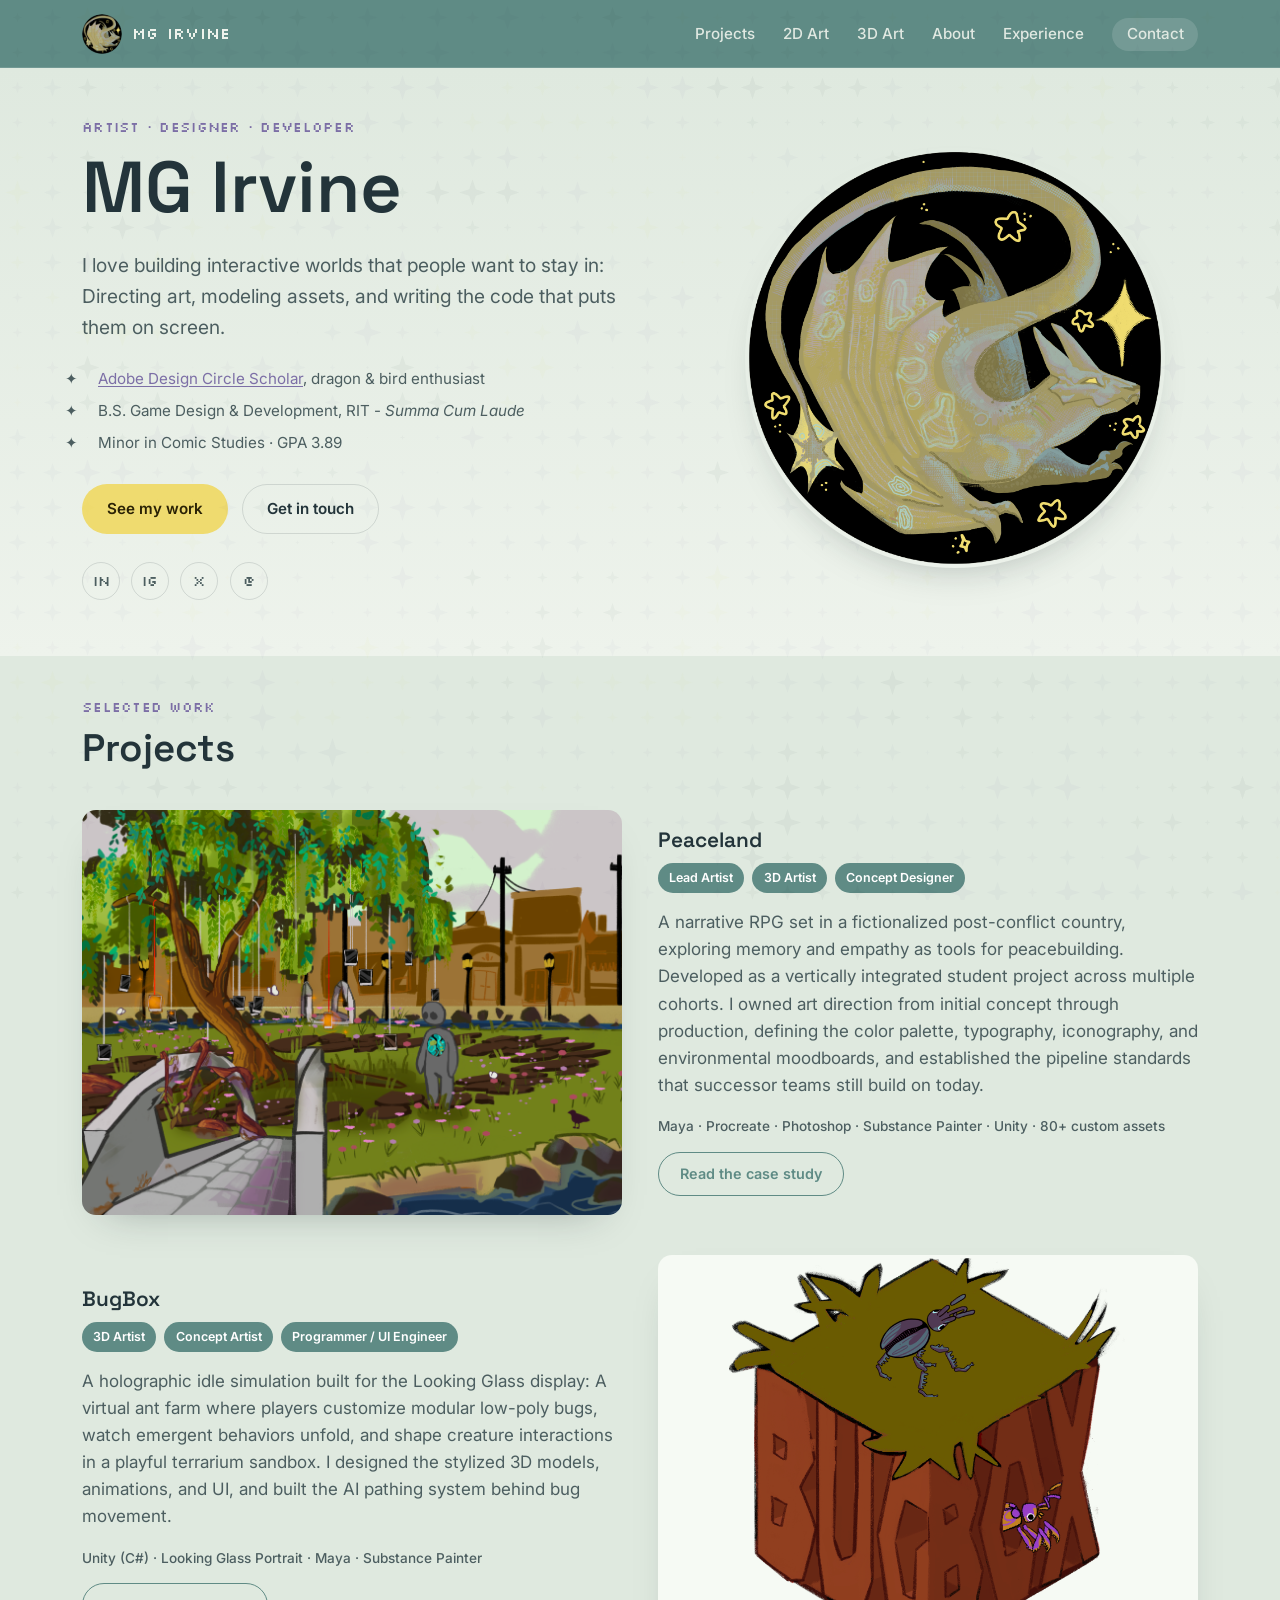
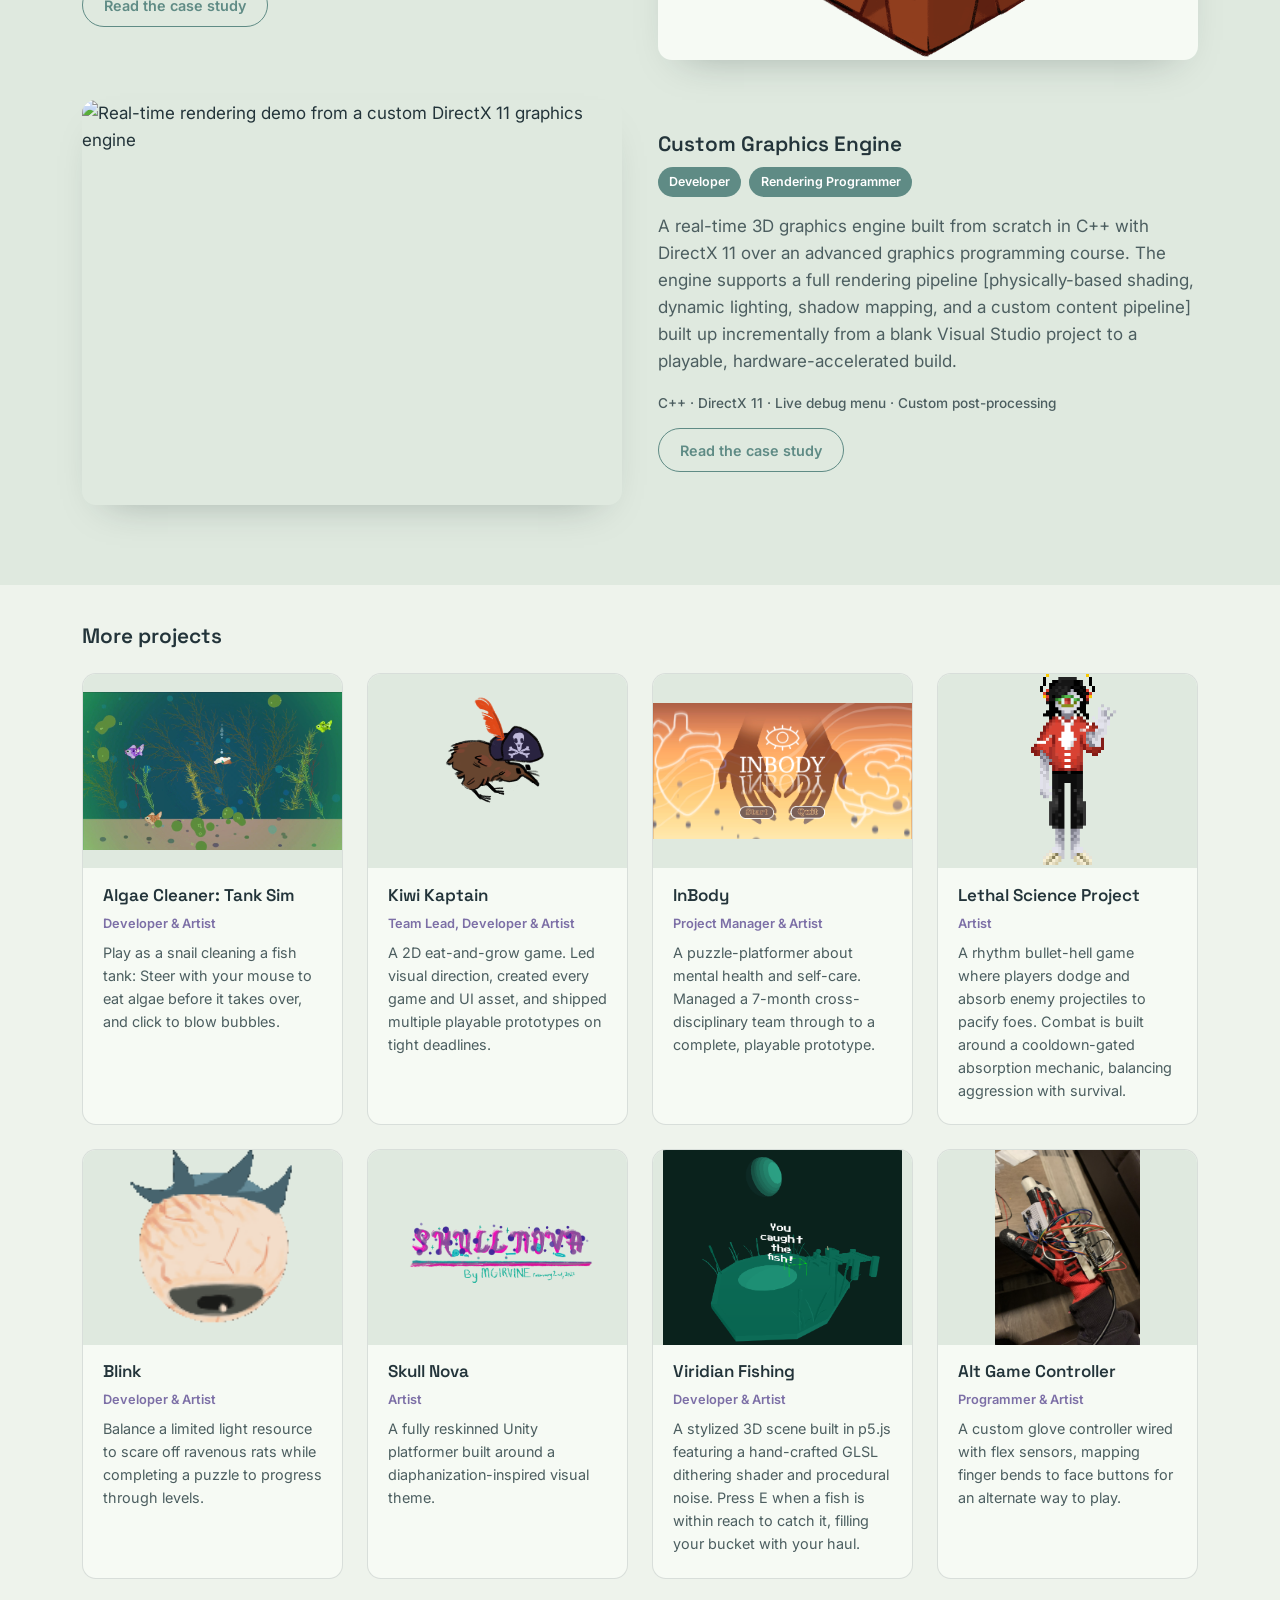
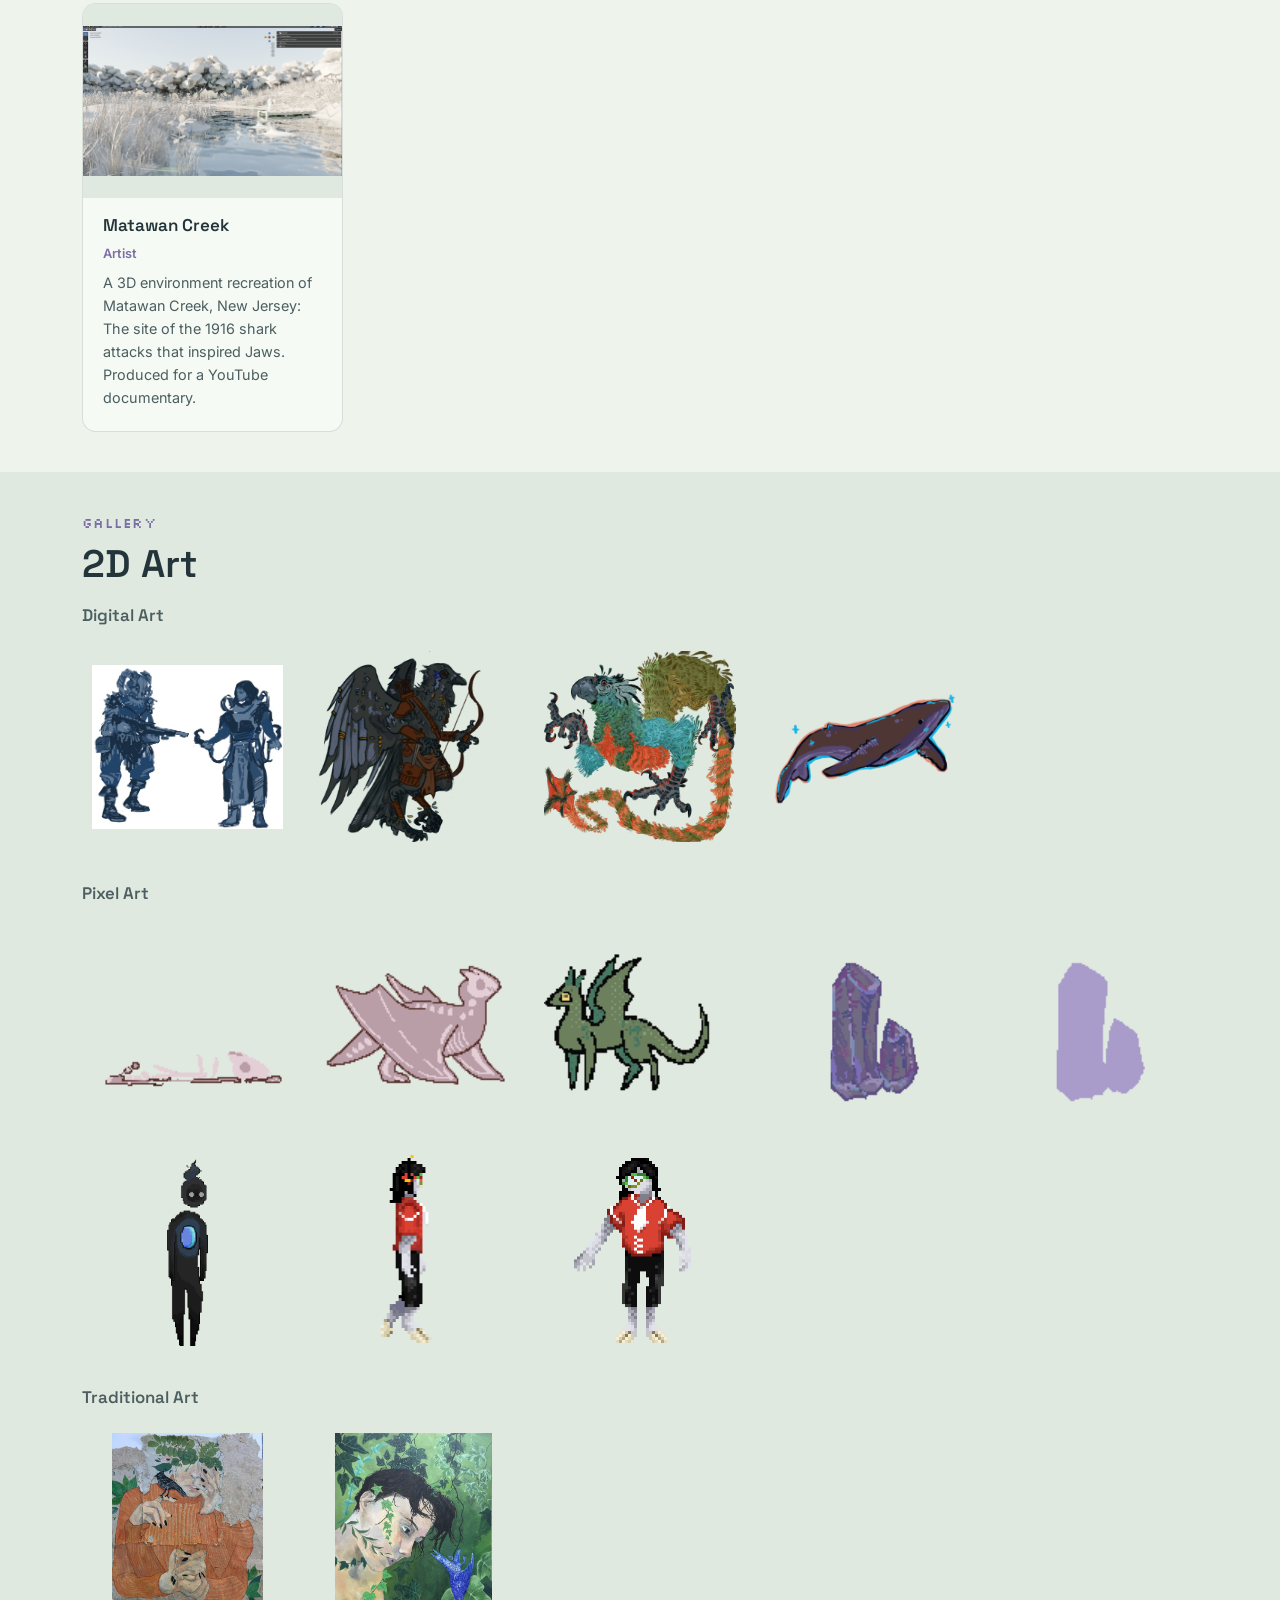
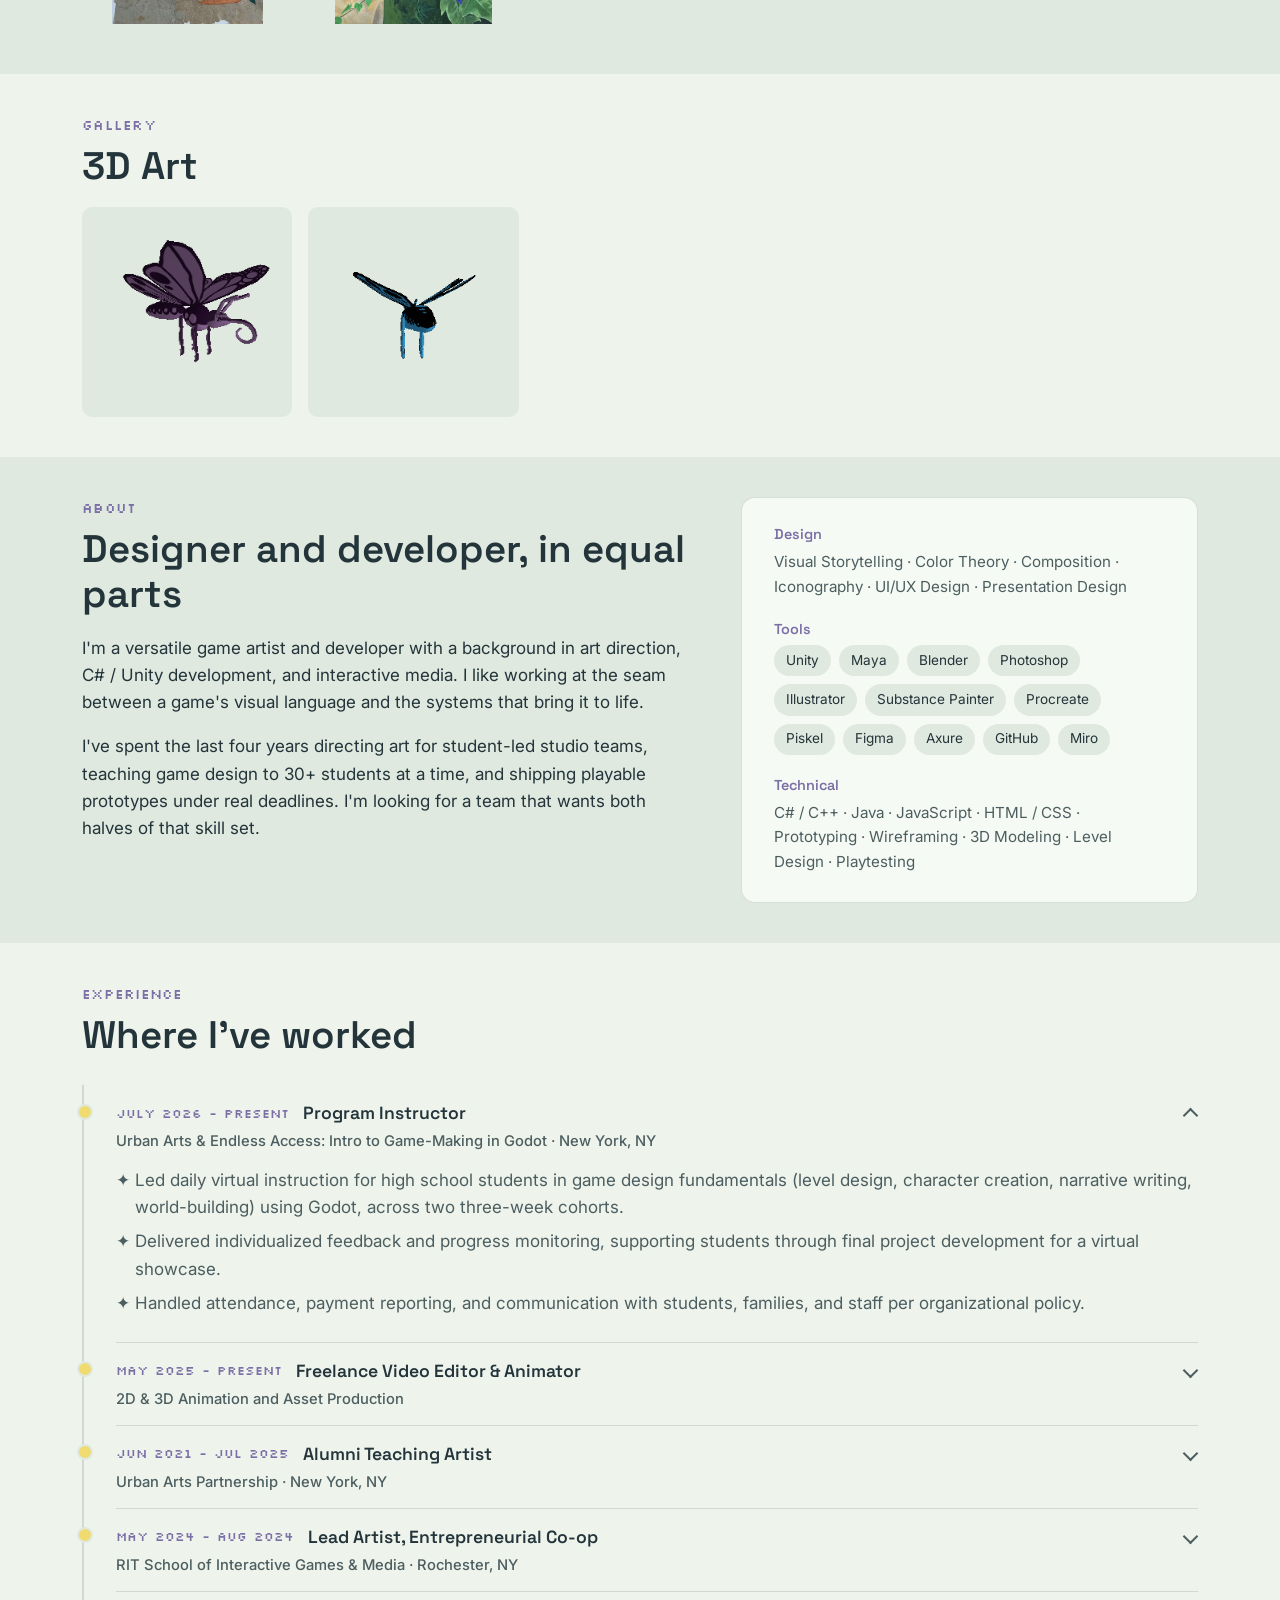
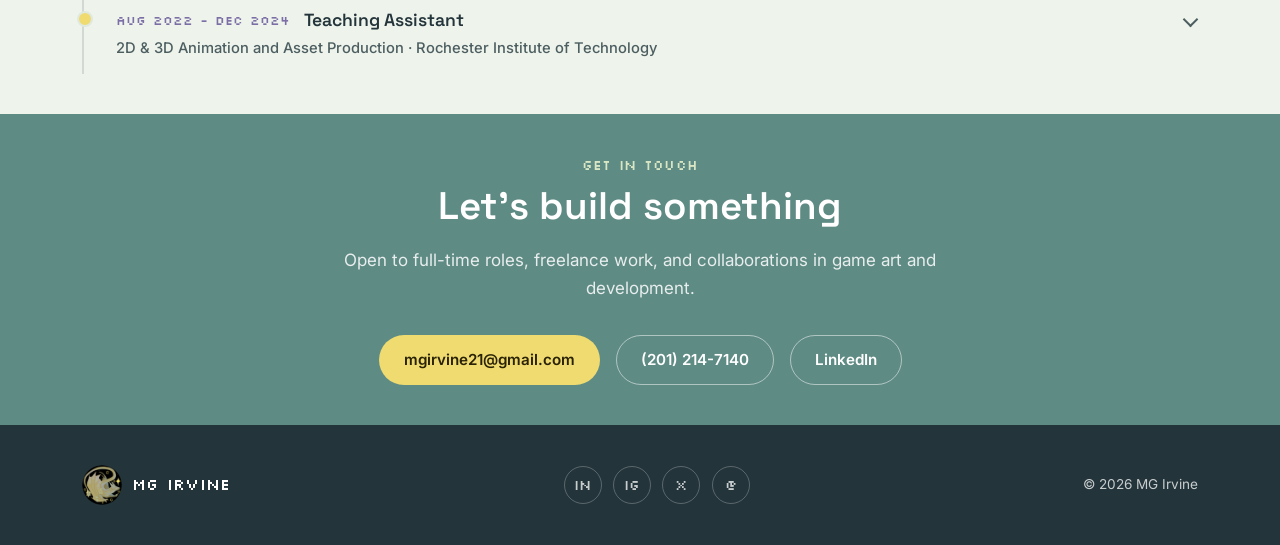
==== html5up-story/index.html @ 8ab233ac "UI Particle Effect Addition - Added particle effect from one of my p5.js projects to appear when hov" ====
<!DOCTYPE HTML>
<html lang="en">
	<head>
		<meta charset="utf-8" />
		<meta name="viewport" content="width=device-width, initial-scale=1" />
		<title>MG Irvine - Game Artist &amp; Developer</title>
		<meta name="description" content="MG Irvine - game artist, designer, and developer. RIT Game Design &amp; Development graduate specializing in art direction, 3D asset production, and Unity development." />
		<link rel="icon" type="image/png" href="images/irvine_imgs/dragon_favicon.png"/>
		<link rel="preconnect" href="https://fonts.googleapis.com" />
		<link rel="preconnect" href="https://fonts.gstatic.com" crossorigin />
		<link href="https://fonts.googleapis.com/css2?family=Silkscreen:wght@400;700&family=Space+Grotesk:wght@400;500;600;700&family=Inter:wght@400;500;600&display=swap" rel="stylesheet" />
		<link rel="stylesheet" href="assets/css/main.css" />
		
	</head>
	<body>
		<a class="skip-link" href="#main">Skip to content</a>

		<!-- ===== Header / Nav ===== -->
	<header class="site-header">
		<div class="header-inner">
			<a href="#top" class="brand">
				<img src="images/irvine_imgs/pfp.png" alt="" class="brand-mark" width="40" height="40" />
				<span class="brand-text">MG Irvine</span>
			</a>

			<button class="nav-toggle" id="navToggle" aria-expanded="false" aria-controls="primaryNav" aria-label="Toggle navigation">
				<span></span><span></span><span></span>
			</button>

			<nav class="primary-nav" id="primaryNav">
				<ul>
					<li><a href="#projects">Projects</a></li>
					<li><a href="#art-2d">2D Art</a></li>
					<li><a href="#art-3d">3D Art</a></li>
					<li><a href="#about">About</a></li>
					<li><a href="#experience">Experience</a></li>
					<li><a href="#contact" class="nav-cta">Contact</a></li>
				</ul>
			</nav>
		</div>
	</header>


<main id="main">

		<!-- ===== Hero ===== -->
		<section class="hero" id="top">
			<div class="hero-inner">
				<div class="hero-copy">
					<p class="eyebrow">Artist · Designer · Developer</p>
					<h1>MG Irvine</h1>
					<p class="hero-lede">
						I love building interactive worlds that people want to stay in: Directing art, modeling assets,
						and writing the code that puts them on screen.
					</p>
					<ul class="hero-facts">
						<li><a href="https://blog.adobe.com/en/publish/2021/06/30/announcing-winners-2021-adobe-design-circle-scholarship" target="_blank" rel="noopener">Adobe Design Circle Scholar</a>, dragon &amp; bird enthusiast</li>
						<li>B.S. Game Design &amp; Development, RIT - <em>Summa Cum Laude</em></li>
						<li>Minor in Comic Studies · GPA 3.89</li>
					</ul>
					<div class="hero-actions">
						<a href="#projects" class="button button-primary">See my work</a>
						<a href="#contact" class="button button-ghost">Get in touch</a>
					</div>
					<ul class="social-row" aria-label="Social links">
						<li><a href="https://www.linkedin.com/in/mg-irvine-a17644217/" target="_blank" rel="noopener" aria-label="LinkedIn">in</a></li>
						<li><a href="https://www.instagram.com/wyrmwings/?hl=en" target="_blank" rel="noopener" aria-label="Instagram">ig</a></li>
						<li><a href="https://x.com/wyrmwings" target="_blank" rel="noopener" aria-label="Twitter / X">x</a></li>
						<li><a href="mailto:mgirvine21@gmail.com" aria-label="Email">@</a></li>
					</ul>
				</div>
				<div class="hero-art" aria-hidden="true">
					<img src="images/irvine_imgs/pfp.png" alt="" class="hero-dragon" width="480" height="480" />
				</div>
			</div>
		</section>

		<!-- ===== Projects ===== -->
		<section class="section section-alt" id="projects">
			<div class="section-inner">
				<p class="eyebrow">Selected Work</p>
				<h2>Projects</h2>

				<!-- Peaceland -->
				<article class="spotlight">
					<div class="spotlight-media">
						<img src="images/irvine_imgs/GAMES/PEACELAND/gameart-peaceland-concept1-2.png" alt="Concept art of Peaceland, showing a willow tree and lantern-lined courtyard" loading="lazy" />
					</div>
					<div class="spotlight-copy">
						<h3>Peaceland</h3>
						<p class="role-tags">
							<span>Lead Artist</span><span>3D Artist</span><span>Concept Designer</span>
						</p>
						<p>
							A narrative RPG set in a fictionalized post-conflict country, exploring memory
							and empathy as tools for peacebuilding. Developed as a vertically integrated
							student project across multiple cohorts. I owned art direction from initial
							concept through production, defining the color palette, typography, iconography,
							and environmental moodboards, and established the pipeline standards that
							successor teams still build on today.
						</p>
						<p class="spotlight-meta">Maya · Procreate · Photoshop · Substance Painter · Unity · 80+ custom assets</p>
						<a href="peaceland.html" class="button button-outline">Read the case study</a>
					</div>
				</article>

				<!-- Bug Box -->
				<article class="spotlight spotlight-reverse">
					<div class="spotlight-media spotlight-media-contain">
						<img src="images/irvine_imgs/3D/BUGBOX/gameart-Bugbox-logo.png" alt="BugBox logo and stylized bug illustration" loading="lazy" />
					</div>
					<div class="spotlight-copy">
						<h3>BugBox</h3>
						<p class="role-tags">
							<span>3D Artist</span><span>Concept Artist</span><span>Programmer / UI Engineer</span>
						</p>
						<p>
							A holographic idle simulation built for the Looking Glass display: A virtual ant
							farm where players customize modular low-poly bugs, watch emergent behaviors
							unfold, and shape creature interactions in a playful terrarium sandbox. I
							designed the stylized 3D models, animations, and UI, and built the AI pathing
							system behind bug movement.
						</p>
						<p class="spotlight-meta">Unity (C#) · Looking Glass Portrait · Maya · Substance Painter</p>
						<a href="bugbox.html" class="button button-outline">Read the case study</a>
					</div>
				</article>

				<!-- Graphics Engine -->
				<article class="spotlight">
					<div class="spotlight-media">
						<img src="images/irvine_imgs/PROJECTS/ENGINE/project-graphics-engine.gif" alt="Real-time rendering demo from a custom DirectX 11 graphics engine" loading="lazy" />
					</div>
					<div class="spotlight-copy">
						<h3>Custom Graphics Engine</h3>
						<p class="role-tags">
							<span>Developer</span><span>Rendering Programmer</span>
						</p>
						<p>
							A real-time 3D graphics engine built from scratch in C++ with DirectX 11 over
							an advanced graphics programming course. The engine supports a full rendering
							pipeline [physically-based shading, dynamic lighting, shadow mapping, and a
							custom content pipeline] built up incrementally from a blank Visual Studio
							project to a playable, hardware-accelerated build.
						</p>
						<p class="spotlight-meta">C++ · DirectX 11 · Live debug menu · Custom post-processing</p>
						<a href="graphicsengine.html" class="button button-outline">Read the case study</a>
					</div>
				</article>
			</div>
		</section>

		<!-- Side projects grid -->
		<section class="section" id="projects-more">
			<div class="section-inner">
				<div class="side-projects">
					<h3>More projects</h3>
					<div class="project-grid">

						<a class="project-card" href="algaecleaner.html">
							<img src="images/irvine_imgs/PROJECTS/ALGAE/project-algaecleaner.gif" alt="" loading="lazy" />
							<div class="project-card-body">
								<h4>Algae Cleaner: Tank Sim</h4>
								<p class="project-card-role">Developer &amp; Artist</p>
								<p>Play as a snail cleaning a fish tank: Steer with your mouse to eat algae before it takes over, and click to blow bubbles.</p>
							</div>
						</a>

						<a class="project-card" href="kiwikapitan.html">
							<img src="images/irvine_imgs/GAMES/KIWI/gameart-kiwi-kaptain.png" alt="" loading="lazy" />
							<div class="project-card-body">
								<h4>Kiwi Kaptain</h4>
								<p class="project-card-role">Team Lead, Developer &amp; Artist</p>
								<p>A 2D eat-and-grow game. Led visual direction, created every game and UI asset, and shipped multiple playable prototypes on tight deadlines.</p>
							</div>
						</a>

						<a class="project-card" href="inbody.html">
							<img src="images/irvine_imgs/GAMES/INBODY/gameart-inbody-logo.PNG" alt="" loading="lazy" />
							<div class="project-card-body">
								<h4>InBody</h4>
								<p class="project-card-role">Project Manager &amp; Artist</p>
								<p>A puzzle-platformer about mental health and self-care. Managed a 7-month cross-disciplinary team through to a complete, playable prototype.</p>
							</div>
						</a>

						<a class="project-card" href="lethalscience.html">
							<img src="images/irvine_imgs/GAMES/LETHAL/gameart-leathal-pixle-player-idle.gif" alt="" loading="lazy" />
							<div class="project-card-body">
								<h4>Lethal Science Project</h4>
								<p class="project-card-role">Artist</p>
								<p>A rhythm bullet-hell game where players dodge and absorb enemy projectiles to pacify foes. Combat is built around a cooldown-gated absorption mechanic, balancing aggression with survival.</p>
							</div>
						</a>

						<a class="project-card" href="blink.html">
							<img src="images/irvine_imgs/GAMES/BLINK/gameart-blink-player.gif" alt="" loading="lazy" />
							<div class="project-card-body">
								<h4>Blink</h4>
								<p class="project-card-role">Developer &amp; Artist</p>
								<p>Balance a limited light resource to scare off ravenous rats while completing a puzzle to progress through levels.</p>
							</div>
						</a>

						<a class="project-card" href="skullnova.html">
							<img src="images/irvine_imgs/GAMES/SKULLNOVA/gameart-skullnova-cover.png" alt="Skull Nova cover art" loading="lazy" />
							<div class="project-card-body">
								<h4>Skull Nova</h4>
								<p class="project-card-role">Artist</p>
								<p>A fully reskinned Unity platformer built around a diaphanization-inspired visual theme.</p>
							</div>
						</a>

						<a class="project-card" href="viridianfishing.html">
							<img src="images/irvine_imgs/gameart-viridianfishing.png" alt="" loading="lazy" />
							<div class="project-card-body">
								<h4>Viridian Fishing</h4>
								<p class="project-card-role">Developer &amp; Artist</p>
								<p>A stylized 3D scene built in p5.js featuring a hand-crafted GLSL dithering shader and procedural noise. Press E when a fish is within reach to catch it, filling your bucket with your haul.</p>
							</div>
						</a>

						<a class="project-card" href="altcontroller.html">
							<img src="images/irvine_imgs/PROJECTS/GLOVE/altglove3.jpg" alt="" loading="lazy" />
							<div class="project-card-body">
								<h4>Alt Game Controller</h4>
								<p class="project-card-role">Programmer &amp; Artist</p>
								<p>A custom glove controller wired with flex sensors, mapping finger bends to face buttons for an alternate way to play.</p>
							</div>
						</a>

						<a class="project-card" href="matawancreek.html">
							<img src="images/irvine_imgs/3D/MATAWAN/3D-matawant-mockup.png" alt="" loading="lazy" />
							<div class="project-card-body">
								<h4>Matawan Creek</h4>
								<p class="project-card-role">Artist</p>
								<p>A 3D environment recreation of Matawan Creek, New Jersey: The site of the 1916 shark attacks that inspired Jaws. Produced for a YouTube documentary.</p>
							</div>
						</a>

					</div>
				</div>
			</div>
		</section>

		<!-- ===== 2D Art ===== -->
		<section class="section section-alt" id="art-2d">
			<div class="section-inner">
				<p class="eyebrow">Gallery</p>
				<h2>2D Art</h2>

				<div class="gallery-group">
					<h3>Digital Art</h3>
					<div class="gallery-grid reveal">
						<a class="gallery-item" href="images/irvine_imgs/2D/DIG/digitalart-characterdesign.jpg" target="_blank" rel="noopener">
							<img src="images/irvine_imgs/2D/DIG/digitalart-characterdesign.jpg" alt="Digital painting character designs" loading="lazy" />
						</a>
						<a class="gallery-item" href="images/irvine_imgs/2D/DIG/digitalart-characterdesign2.png" target="_blank" rel="noopener">
							<img src="images/irvine_imgs/2D/DIG/digitalart-characterdesign2.png" alt="Digital painting character designs" loading="lazy" />
						</a>
						<a class="gallery-item" href="images/irvine_imgs/2D/DIG/digitalart-dragon.png" target="_blank" rel="noopener">
							<img src="images/irvine_imgs/2D/DIG/digitalart-dragon.png" alt="Digital painting of a dragon, alternate piece" loading="lazy" />
						</a>
						<a class="gallery-item" href="images/irvine_imgs/2D/DIG/digitalart-whale.png" target="_blank" rel="noopener">
							<img src="images/irvine_imgs/2D/DIG/digitalart-whale.png" alt="Digital painting of a whale" loading="lazy" />
						</a>
					</div>
				</div>

				<div class="gallery-group">
					<h3>Pixel Art</h3>
					<div class="gallery-grid reveal">
						<a class="gallery-item" href="images/irvine_imgs/GAMES/SKULLNOVA/gameart-skullnova-pixle-death.gif" target="_blank" rel="noopener">
							<img src="images/irvine_imgs/GAMES/SKULLNOVA/gameart-skullnova-pixle-death.gif" alt="Skull Nova player death animation, pixel art" loading="lazy" />
						</a>
						<a class="gallery-item" href="images/irvine_imgs/GAMES/SKULLNOVA/gameart-skullnova-pixle-idle.gif" target="_blank" rel="noopener">
							<img src="images/irvine_imgs/GAMES/SKULLNOVA/gameart-skullnova-pixle-idle.gif" alt="Skull Nova player idle animation, pixel art" loading="lazy" />
						</a>
						<a class="gallery-item" href="images/irvine_imgs/2D/PIXLE/pixle-dragon.gif" target="_blank" rel="noopener">
							<img src="images/irvine_imgs/2D/PIXLE/pixle-dragon.gif" alt="Dragon idle, pixel art" loading="lazy" />
						</a>
						<a class="gallery-item" href="images/irvine_imgs/GAMES/SKULLNOVA/gameart-skullnova-pixle-coin.gif" target="_blank" rel="noopener">
							<img src="images/irvine_imgs/GAMES/SKULLNOVA/gameart-skullnova-pixle-coin.gif" alt="Skull Nova coin animation, pixel art" loading="lazy" />
						</a>
						<a class="gallery-item" href="images/irvine_imgs/GAMES/SKULLNOVA/gameart-skullnova-pixle-coinpickup.gif" target="_blank" rel="noopener">
							<img src="images/irvine_imgs/GAMES/SKULLNOVA/gameart-skullnova-pixle-coinpickup.gif" alt="Skull Nova coin collect animation, pixel art" loading="lazy" />
						</a>
						<a class="gallery-item" href="images/irvine_imgs/2D/PIXLE/gameart-solomenthour-pixle-idle.gif" target="_blank" rel="noopener">
							<img src="images/irvine_imgs/2D/PIXLE/gameart-solomenthour-pixle-idle.gif" alt="Solomenthour idle animation, pixel art" loading="lazy" />
						</a>
						<a class="gallery-item" href="images/irvine_imgs/GAMES/LETHAL/gameart-leathal-pixle-player-walk.gif" target="_blank" rel="noopener">
							<img src="images/irvine_imgs/GAMES/LETHAL/gameart-leathal-pixle-player-walk.gif" alt="Lethal Science player walk animation, alternate" loading="lazy" />
						</a>
						<a class="gallery-item" href="images/irvine_imgs/GAMES/LETHAL/gameart-leathal-pixle-player-death.gif" target="_blank" rel="noopener">
							<img src="images/irvine_imgs/GAMES/LETHAL/gameart-leathal-pixle-player-death.gif" alt="Lethal Science player death animation, pixel art" loading="lazy" />
						</a>					
					</div>
				</div>

				<div class="gallery-group">
					<h3>Traditional Art</h3>
					<div class="gallery-grid reveal">
						<a class="gallery-item" href="images/irvine_imgs/2D/TRAD/traditionalart-limbs.jpg" target="_blank" rel="noopener">
							<img src="images/irvine_imgs/2D/TRAD/traditionalart-limbs.jpg" alt="Traditional figure study" loading="lazy" />
						</a>
						<a class="gallery-item" href="images/irvine_imgs/2D/TRAD/traditionalart-selfportait.jpg" target="_blank" rel="noopener">
							<img src="images/irvine_imgs/2D/TRAD/traditionalart-selfportait.jpg" alt="Traditional self portrait" loading="lazy" />
						</a>
					</div>
				</div>
			</div>
		</section>

		<!-- ===== 3D Art ===== -->
		<section class="section" id="art-3d">
			<div class="section-inner">
				<p class="eyebrow">Gallery</p>
				<h2>3D Art</h2>
				<div class="gallery-grid reveal">
					<a class="gallery-item" href="images/irvine_imgs/3D/BUGBOX/3D-bugbox-model.gif" target="_blank" rel="noopener">
						<img src="images/irvine_imgs/3D/BUGBOX/3D-bugbox-model.gif" alt="3D bug model turnaround from BugBox" loading="lazy" />
					</a>
					<a class="gallery-item" href="images/irvine_imgs/3D/BUGBOX/3D-bugbox-model.gif" target="_blank" rel="noopener">
						<img src="images/irvine_imgs/3D/BUGBOX/3D-bugbox-model2.gif" alt="3D bug model turnaround from BugBox" loading="lazy" />
					</a>
				</div>
			</div>
		</section>

		<!-- ===== About ===== -->
		<section class="section section-alt" id="about">
			<div class="section-inner about-grid">
				<div class="about-copy">
					<p class="eyebrow">About</p>
					<h2>Designer and developer, in equal parts</h2>
					<p>
						I'm a versatile game artist and developer with a background in art direction,
						C# / Unity development, and interactive media. I like working at the seam between
						a game's visual language and the systems that bring it to life.
					</p>
					<p>
						I've spent the last four years directing art for student-led studio teams,
						teaching game design to 30+ students at a time, and shipping playable prototypes
						under real deadlines. I'm looking for a team that wants both halves of that skill set.
					</p>
				</div>

				<div class="skills-panel">
					<h3>Design</h3>
					<p class="skills-list">Visual Storytelling · Color Theory · Composition · Iconography · UI/UX Design · Presentation Design</p>

					<h3>Tools</h3>
					<ul class="chip-row">
						<li>Unity</li><li>Maya</li><li>Blender</li><li>Photoshop</li><li>Illustrator</li>
						<li>Substance Painter</li><li>Procreate</li><li>Piskel</li><li>Figma</li>
						<li>Axure</li><li>GitHub</li><li>Miro</li>
					</ul>

					<h3>Technical</h3>
					<p class="skills-list">C# / C++ · Java · JavaScript · HTML / CSS · Prototyping · Wireframing · 3D Modeling · Level Design · Playtesting</p>
				</div>
			</div>
		</section>

		<!-- ===== Experience ===== -->
		<section class="section" id="experience">
			<div class="section-inner">
				<p class="eyebrow">Experience</p>
				<h2>Where I've worked</h2>

				<ol class="timeline">
					<li class="timeline-item">
						<details class="timeline-details" open>
							<summary class="timeline-summary">
								<span class="timeline-date">July 2026 - Present</span>
								<span class="timeline-title">Program Instructor</span>
								<span class="timeline-role">Urban Arts &amp; Endless Access: Intro to Game-Making in Godot · New York, NY</span>
							</summary>
							<div class="timeline-what">
								<ul>
									<li>Led daily virtual instruction for high school students in game design fundamentals (level design, character creation, narrative writing, world-building) using Godot, across two three-week cohorts.</li>
									<li>Delivered individualized feedback and progress monitoring, supporting students through final project development for a virtual showcase.</li>
									<li>Handled attendance, payment reporting, and communication with students, families, and staff per organizational policy.</li>
								</ul>
							</div>
						</details>
					</li>

					<li class="timeline-item">
						<details class="timeline-details">
							<summary class="timeline-summary">
								<span class="timeline-date">May 2025 - Present</span>
								<span class="timeline-title">Freelance Video Editor &amp; Animator</span>
								<span class="timeline-role">2D &amp; 3D Animation and Asset Production</span>
							</summary>
							<div class="timeline-what">
								<ul>
									<li>Support 3D animation projects by building environments, props, and characters, and directing scene flow.</li>
									<li>Organize and integrate visuals, sound effects, and voiceover to strengthen storytelling.</li>
								</ul>
							</div>
						</details>
					</li>

					<li class="timeline-item">
						<details class="timeline-details">
							<summary class="timeline-summary">
								<span class="timeline-date">Jun 2021 - Jul 2025</span>
								<span class="timeline-title">Alumni Teaching Artist</span>
								<span class="timeline-role">Urban Arts Partnership · New York, NY</span>
							</summary>
							<div class="timeline-what">
								<ul>
									<li>Designed and delivered game design curriculum for classes of 30+ students, from fundamentals to polished prototypes.</li>
									<li>Guided iterative design [prototyping, playtesting, critique] helping students turn ideas into functional games.</li>
									<li>Fostered a collaborative classroom while adapting teaching methods to diverse student needs.</li>
								</ul>
							</div>
						</details>
					</li>

					<li class="timeline-item">
						<details class="timeline-details">
							<summary class="timeline-summary">
								<span class="timeline-date">May 2024 - Aug 2024</span>
								<span class="timeline-title">Lead Artist, Entrepreneurial Co-op</span>
								<span class="timeline-role">RIT School of Interactive Games &amp; Media · Rochester, NY</span>
							</summary>
							<div class="timeline-what">
								<ul>
									<li>Directed visual style and art direction for a narrative-driven game, establishing a cohesive aesthetic built around storytelling and emotional immersion.</li>
									<li>Managed the asset pipeline and enforced naming/organization standards for an interdisciplinary team.</li>
								</ul>
							</div>
						</details>
					</li>

					<li class="timeline-item">
						<details class="timeline-details">
							<summary class="timeline-summary">
								<span class="timeline-date">Aug 2022 - Dec 2024</span>
								<span class="timeline-title">Teaching Assistant</span>
								<span class="timeline-role">2D &amp; 3D Animation and Asset Production · Rochester Institute of Technology</span>
							</summary>
							<div class="timeline-what">
								<ul>
									<li>Gave critique and hands-on guidance on 2D/3D game assets, UI elements, and animation principles for student projects.</li>
									<li>Supported curriculum delivery and helped students improve layout, technical execution, and visual quality.</li>
								</ul>
							</div>
						</details>
					</li>
				</ol>
			</div>
		</section>

		<!-- ===== Contact ===== -->
		<section class="section section-contact" id="contact">
			<div class="section-inner contact-inner">
				<p class="eyebrow">Get in touch</p>
				<h2>Let's build something</h2>
				<p>Open to full-time roles, freelance work, and collaborations in game art and development.</p>
				<div class="contact-links">
					<a href="mailto:mgirvine21@gmail.com" class="button button-primary">mgirvine21@gmail.com</a>
					<a href="tel:+12012147140" class="button button-ghost">(201) 214-7140</a>
					<a href="https://www.linkedin.com/in/mg-irvine-a17644217/" target="_blank" rel="noopener" class="button button-ghost">LinkedIn</a>
				</div>
			</div>
		</section>

	</main>

	<footer class="site-footer">
		<div class="section-inner footer-inner">
			<a href="#top" class="brand">
				<img src="images/irvine_imgs/pfp.png" alt="" class="brand-mark" width="32" height="32" />
				<span class="brand-text">MG Irvine</span>
			</a>
			<ul class="social-row" aria-label="Social links">
				<li><a href="https://www.linkedin.com/in/mg-irvine-a17644217/" target="_blank" rel="noopener" aria-label="LinkedIn">in</a></li>
				<li><a href="https://www.instagram.com/wyrmwings/?hl=en" target="_blank" rel="noopener" aria-label="Instagram">ig</a></li>
				<li><a href="https://x.com/wyrmwings" target="_blank" rel="noopener" aria-label="Twitter / X">x</a></li>
				<li><a href="mailto:mgirvine21@gmail.com" aria-label="Email">@</a></li>
			</ul>
			<p class="footer-note">&copy; 2026 MG Irvine</p>
		</div>
	</footer>

	<script src="assets/js/main.js" defer></script>
	<script src="assets/js/cursor-stars.js" defer></script>
	<script src="assets/js/bg-noise.js" defer></script>
</body>
</html>
---- html5up-story/assets/css/main.css ----
/* =========================================================
   MG Irvine — Portfolio
   Table of contents:
   1. Tokens & reset
   2. Base typography
   3. Layout helpers
   4. Header / nav
   5. Hero
   6. About / skills
   7. Experience timeline (collapsible)
   8. Projects (spotlights + grid)
   9. Galleries
   10. Contact / footer
   11. Buttons & chips
   12. Motion & responsive
   13. Case-study hero + masonry gallery + lightbox
   14. Embeds (video / playable demos)
   ========================================================= */

/* ---------- 1. Tokens & reset ---------- */
:root {
	--bg: #eef3ec;
	--bg-alt: #dfe9df;
	--surface: #f6faf4;
	--header: #5f8b85;
	--header-ink: #eef3ec;
	--ink: #23343a;
	--ink-soft: #4c5e60;
	--gold: #efdb6f;
	--violet: #7c6fa6;
	--line: rgba(35, 52, 58, 0.14);
	--shadow: 0 18px 40px -24px rgba(23, 40, 40, 0.35);

	--font-display: 'Space Grotesk', sans-serif;
	--font-body: 'Inter', sans-serif;
	--font-pixel: 'Silkscreen', monospace;

	--max: 1180px;
	--radius: 14px;
}

* { box-sizing: border-box; }
html { scroll-behavior: smooth; }

@media (prefers-reduced-motion: reduce) {
	html { scroll-behavior: auto; }
	* { animation-duration: 0.001ms !important; transition-duration: 0.001ms !important; }
}

body {
	margin: 0;
	background: var(--bg);
	color: var(--ink);
	font-family: var(--font-body);
	font-size: 17px;
	line-height: 1.6;
	-webkit-font-smoothing: antialiased;
}

img { max-width: 100%; display: block; }
a { color: inherit; }

.skip-link {
	position: absolute;
	left: -999px;
	top: 0;
	background: var(--header);
	color: #fff;
	padding: 0.75em 1.25em;
	z-index: 200;
}
.skip-link:focus { left: 1rem; top: 1rem; }

:focus-visible {
	outline: 2px solid var(--gold);
	outline-offset: 3px;
}

/* ---------- 2. Base typography ---------- */
h1, h2, h3, h4 {
	font-family: var(--font-display);
	font-weight: 600;
	line-height: 1.15;
	margin: 0 0 0.5em;
	color: var(--ink);
}
h2 { font-size: clamp(1.9rem, 3vw, 2.6rem); }
h3 { font-size: 1.3rem; }
p { margin: 0 0 1em; max-width: 62ch; }
p:last-child { margin-bottom: 0; }

.eyebrow {
	font-family: var(--font-pixel);
	font-size: 0.85rem;
	letter-spacing: 0.02em;
	color: var(--violet);
	margin: 0 0 0.6em;
}

/* ---------- 3. Layout helpers ---------- */
.section { padding: 2.5rem 0; }
.section-alt { background: var(--bg-alt); }
.section-inner {
	max-width: var(--max);
	margin: 0 auto;
	padding: 0 2rem;
}

/* ---------- 4. Header / nav ---------- */
.site-header {
	position: sticky;
	top: 0;
	z-index: 100;
	background: var(--header);
	color: var(--header-ink);
	border-bottom: 1px solid rgba(255,255,255,0.12);
}
.header-inner {
	max-width: var(--max);
	margin: 0 auto;
	padding: 0.85rem 2rem;
	display: flex;
	align-items: center;
	justify-content: space-between;
	gap: 1.5rem;
}
.brand {
	display: flex;
	align-items: center;
	gap: 0.6rem;
	text-decoration: none;
	color: var(--header-ink);
}
.brand-mark {
	width: 40px;
	height: 40px;
	border-radius: 50%;
	object-fit: cover;
}
.brand-text {
	font-family: var(--font-pixel);
	font-size: 1rem;
	letter-spacing: 0.02em;
}
.primary-nav ul {
	list-style: none;
	display: flex;
	gap: 1.75rem;
	margin: 0;
	padding: 0;
}
.primary-nav a {
	text-decoration: none;
	font-weight: 500;
	font-size: 0.95rem;
	color: var(--header-ink);
	opacity: 0.9;
	padding: 0.4rem 0;
	border-bottom: 2px solid transparent;
	transition: border-color 0.2s ease, opacity 0.2s ease;
}
.primary-nav a:hover { opacity: 1; border-bottom-color: var(--gold); }
.nav-cta {
	background: rgba(255,255,255,0.15);
	padding: 0.4rem 0.9rem !important;
	border-radius: 999px;
}

.nav-toggle {
	display: none;
	flex-direction: column;
	justify-content: center;
	gap: 5px;
	width: 40px;
	height: 40px;
	background: none;
	border: none;
	cursor: pointer;
}
.nav-toggle span {
	display: block;
	width: 100%;
	height: 2px;
	background: var(--header-ink);
}

/* ---------- 5. Hero ---------- */
.hero {
	padding: 3rem 0 3.5rem;
	background: linear-gradient(180deg, var(--bg-alt), var(--bg));
	overflow: hidden;
}
.hero-inner {
	max-width: var(--max);
	margin: 0 auto;
	padding: 0 2rem;
	display: grid;
	grid-template-columns: 1.1fr 0.9fr;
	align-items: center;
	gap: 2.25rem;
}
.hero h1 {
	font-size: clamp(3rem, 6vw, 4.5rem);
	margin-bottom: 0.3em;
}
.hero-lede {
	font-size: 1.2rem;
	color: var(--ink-soft);
	max-width: 46ch;
}
.hero-facts {
	list-style: none;
	margin: 1.5rem 0;
	padding: 0;
	display: grid;
	gap: 0.5rem;
}
.hero-facts li{
	padding-left: 1rem;
	font-size: 0.95rem;
	color: var(--ink-soft);
}
.hero-facts li::marker, 
.timeline-what li::marker,
.feature-list li::marker {
	content: "✦ "
}
.hero-facts a { color: var(--violet); text-decoration: underline; text-underline-offset: 2px; }
.hero-actions { display: flex; gap: 0.9rem; flex-wrap: wrap; margin: 1.75rem 0; }

.hero-art { display: flex; justify-content: center; }
.hero-dragon {
	width: min(420px, 100%);
	border-radius: 50%;
	box-shadow: var(--shadow);
	animation: float 7s ease-in-out infinite;
}
@keyframes float {
	0%, 100% { transform: translateY(0); }
	50% { transform: translateY(-14px); }
}

.social-row {
	list-style: none;
	display: flex;
	gap: 0.7rem;
	padding: 0;
	margin: 0;
}
.social-row a {
	width: 38px;
	height: 38px;
	border-radius: 50%;
	border: 1px solid var(--line);
	display: flex;
	align-items: center;
	justify-content: center;
	text-decoration: none;
	font-family: var(--font-pixel);
	font-size: 0.85rem;
	color: var(--ink-soft);
	transition: background 0.2s ease, color 0.2s ease;
}
.social-row a:hover { background: var(--header); color: #fff; }

/* ---------- 6. About / skills ---------- */
.about-grid {
	display: grid;
	grid-template-columns: 1.15fr 0.85fr;
	gap: 2.5rem;
	align-items: start;
}
.skills-panel {
	background: var(--surface);
	border: 1px solid var(--line);
	border-radius: var(--radius);
	padding: 1.75rem 2rem;
}
.skills-panel h3 {
	font-size: 0.9rem;
	text-transform: none;
	color: var(--violet);
	margin-top: 1.4rem;
}
.skills-panel h3:first-child { margin-top: 0; }
.skills-list { color: var(--ink-soft); font-size: 0.95rem; }

.chip-row {
	list-style: none;
	display: flex;
	flex-wrap: wrap;
	gap: 0.5rem;
	padding: 0;
	margin: 0.4rem 0 0;
}
.chip-row li {
	font-size: 0.85rem;
	padding: 0.3rem 0.75rem;
	border-radius: 999px;
	background: var(--bg-alt);
	color: var(--ink);
}

/* ---------- 7. Experience timeline (collapsible) ---------- */
.timeline {
	list-style: none;
	margin: 1.75rem 0 0;
	padding: 0;
	border-left: 2px solid var(--line);
}
.timeline-item {
	padding: 0 0 0 2rem;
	position: relative;
}
.timeline-item::before {
	content: "";
	position: absolute;
	left: -7px;
	top: 1.15rem;
	width: 12px;
	height: 12px;
	border-radius: 50%;
	background: var(--gold);
	border: 2px solid var(--bg-alt);
}
.timeline-details {
	border-bottom: 1px solid var(--line);
}
.timeline-item:last-child .timeline-details { border-bottom: none; }

/* Reset native <details>/<summary> chrome so it matches the site style */
.timeline-summary {
	list-style: none;
	cursor: pointer;
	display: flex;
	flex-wrap: wrap;
	align-items: center;
	column-gap: 0.85rem;
	row-gap: 0.2rem;
	padding: 0.85rem 1.75rem 0.85rem 0;
	position: relative;
}
.timeline-summary::-webkit-details-marker { display: none; }
.timeline-summary:focus-visible { outline-offset: 4px; }

.timeline-date {
	order: 0;
	font-family: var(--font-pixel);
	font-size: 0.8rem;
	color: var(--violet);
	white-space: nowrap;
}
.timeline-title {
	order: 1;
	font-family: var(--font-display);
	font-weight: 600;
	font-size: 1.1rem;
	transition: color 0.2s ease;
}
.timeline-summary:hover .timeline-title { color: var(--header); }
.timeline-role {
	order: 2;
	flex-basis: 100%;
	color: var(--ink-soft);
	font-weight: 500;
	font-size: 0.92rem;
}

/* Chevron indicator: closed points down, open points up */
.timeline-summary::after {
	content: "";
	order: 3;
	position: absolute;
	right: 0.15rem;
	top: 1.35rem;
	width: 9px;
	height: 9px;
	border-right: 2px solid var(--ink-soft);
	border-bottom: 2px solid var(--ink-soft);
	transform: rotate(45deg);
	transition: transform 0.2s ease;
}
.timeline-details[open] .timeline-summary::after {
	transform: rotate(-135deg);
	top: 1.55rem;
}

.timeline-what { padding: 0 0 1.15rem; }
.timeline-what ul { margin: 0; padding-left: 1.2rem; color: var(--ink-soft); }
.timeline-what li { margin-bottom: 0.4em; }

/* ---------- 8. Projects ---------- */
.spotlight {
	display: grid;
	grid-template-columns: 1fr 1fr;
	gap: 2.25rem;
	align-items: center;
	margin: 2.5rem 0;
}
.spotlight-reverse .spotlight-media { order: 2; }
.spotlight-reverse .spotlight-copy { order: 1; }
.spotlight-media img { min-width: 0; }
.spotlight-media img {
	border-radius: var(--radius);
	box-shadow: var(--shadow);
	width: 100%;
	aspect-ratio: 4 / 3;
	object-fit: cover;
}
.spotlight-media-contain img {
	object-fit: contain;
	background: var(--surface);
	padding: .2rem;
}
.role-tags {
	display: flex;
	flex-wrap: wrap;
	gap: 0.5rem;
	margin: 0.6rem 0 1rem;
}
.role-tags span {
	font-size: 0.78rem;
	font-weight: 600;
	padding: 0.3rem 0.7rem;
	border-radius: 999px;
	background: var(--header);
	color: #fff;
}
.spotlight-copy p { color: var(--ink-soft); }
.spotlight-meta {
	font-size: 0.85rem;
	color: var(--gold);
	font-weight: 500;
}

.side-projects { margin-top: 0; }
.side-projects h3 { margin-bottom: 1.5rem; }
.project-grid {
	display: grid;
	grid-template-columns: repeat(auto-fill, minmax(260px, 1fr));
	gap: 1.5rem;
}
.project-card {
	background: var(--surface);
	border: 1px solid var(--line);
	border-radius: var(--radius);
	overflow: hidden;
	text-decoration: none;
	color: var(--ink);
	transition: transform 0.2s ease, box-shadow 0.2s ease;
}
.project-card:hover { transform: translateY(-4px); box-shadow: var(--shadow); }
.project-card img {
	width: 100%;
	aspect-ratio: 4 / 3;
	object-fit: contain;
	background: var(--bg-alt);
	padding: .2 rem;
	box-sizing: border-box;
}
.project-card-body { padding: 1.1rem 1.25rem 1.4rem; }
.project-card-role { font-size: 0.8rem; color: var(--violet); font-weight: 600; margin-bottom: 0.5em; }
.project-card-body p:last-child { font-size: 0.9rem; color: var(--ink-soft); }

/* ---------- 9. Galleries ---------- */
.gallery-group { margin-top: 2rem; }
.gallery-group:first-of-type { margin-top: 1.25rem; }
.gallery-group h3 { margin-bottom: 1rem; color: var(--ink-soft); font-size: 1.05rem; }
.gallery-grid {
	display: grid;
	grid-template-columns: repeat(auto-fill, minmax(200px, 1fr));
	gap: 1rem;
}
.gallery-item {
	display: block;
	border-radius: 10px;
	overflow: hidden;
	aspect-ratio: 1 / 1;
	background: var(--bg-alt);
	padding: 0.6rem;
	box-sizing: border-box;
}
.gallery-item img { width: 100%; height: 100%; object-fit: contain; transition: transform 0.4s ease; }
.gallery-item:hover img { transform: scale(1.06); }

.flipped-image {
    transform: scaleX(-1);
    -webkit-transform: scaleX(-1);
    -moz-transform: scaleX(-1);
    -o-transform: scaleX(-1);
}   

.reveal { opacity: 0; transform: translateY(16px); transition: opacity 0.6s ease, transform 0.6s ease; }
.reveal.is-visible { opacity: 1; transform: translateY(0); }

/* ---------- 10. Contact / footer ---------- */
.section-contact { background: var(--header); color: #fff; text-align: center; }
.section-contact .eyebrow { color: #d9e6c3; }
.section-contact h2 { color: #fff; }
.contact-inner { display: flex; flex-direction: column; align-items: center; }
.contact-inner p { color: rgba(255,255,255,0.85); }
.contact-links { display: flex; gap: 1rem; flex-wrap: wrap; justify-content: center; margin-top: 1rem; }
.section-contact .button-ghost { border-color: rgba(255,255,255,0.5); color: #fff; }
.section-contact .button-ghost:hover { background: rgba(255,255,255,0.12); }

.site-footer { background: var(--ink); color: rgba(255,255,255,0.75); padding: 2.5rem 0; }
.footer-inner { display: flex; align-items: center; justify-content: space-between; flex-wrap: wrap; gap: 1rem; }
.site-footer .brand-text { color: #fff; }
.site-footer .social-row a { border-color: rgba(255,255,255,0.25); color: rgba(255,255,255,0.75); }
.footer-note { margin: 0; font-size: 0.85rem; }

/* ---------- 11. Buttons & chips ---------- */
.button {
	display: inline-flex;
	align-items: center;
	justify-content: center;
	padding: 0.75rem 1.5rem;
	border-radius: 999px;
	font-weight: 600;
	font-size: 0.95rem;
	text-decoration: none;
	border: 1px solid transparent;
	transition: transform 0.15s ease, background 0.2s ease, border-color 0.2s ease;
}
.button:hover { transform: translateY(-2px); }
.button-primary { background: var(--gold); color: #2a2205; }
.button-primary:hover { background: #a17f27; }
.button-ghost { border-color: var(--line); color: var(--ink); }
.button-ghost:hover { background: var(--surface); }
.button-outline { border-color: var(--header); color: var(--header); padding: 0.6rem 1.3rem; font-size: 0.9rem; }
.button-outline:hover { background: var(--header); color: #fff; }

/* ---------- 12. Motion & responsive ---------- */

/* Guard against any single element forcing horizontal scroll */
html, body { overflow-x: clip; }
img, svg { max-width: 100%; height: auto; }

/* ~1024px — tablet: tighten the outer rhythm, nothing restructures yet */
@media (max-width: 1024px) {
	.section { padding: 2.25rem 0; }
	.hero-inner { gap: 2rem; }
	.spotlight { gap: 2rem; }
	.about-grid { gap: 2rem; }
}

/* ~900px — stack the two-column layouts */
@media (max-width: 900px) {
	.hero-inner { grid-template-columns: 1fr; text-align: left; }
	.hero-art { order: -1; }
	.hero-dragon { width: 240px; }
	.hero-lede { max-width: 56ch; }

	.about-grid { grid-template-columns: 1fr; }

	.spotlight,
	.spotlight-reverse { grid-template-columns: 1fr; }
	.spotlight-reverse .spotlight-media,
	.spotlight-reverse .spotlight-copy { order: initial; }
	.spotlight-media img { aspect-ratio: 16 / 10; }
}

/* ~720px — nav collapses to a menu, section rhythm tightens further */
@media (max-width: 720px) {
	.nav-toggle { display: flex; }
	.primary-nav {
		position: absolute;
		top: 100%;
		left: 0;
		right: 0;
		background: var(--header);
		display: none;
		box-shadow: var(--shadow);
	}
	.primary-nav.is-open { display: block; }
	.primary-nav ul { flex-direction: column; gap: 0; padding: 0.5rem 1.25rem 1.25rem; }
	.primary-nav a { display: block; padding: 0.75rem 0; border-bottom: 1px solid rgba(255,255,255,0.12); }
	.primary-nav li:last-child a { border-bottom: none; }
	.nav-cta { display: inline-block; margin-top: 0.5rem; }

	.section { padding: 2rem 0; }
	.section-inner { padding: 0 1.25rem; }
	.header-inner { padding: 0.85rem 1.25rem; }

	.hero { padding: 2.25rem 0 2.75rem; }
	.hero h1 { font-size: clamp(2.5rem, 10vw, 3.4rem); }
	.hero-lede { font-size: 1.05rem; }

	.timeline-item { padding-left: 1.5rem; }
	.timeline-item::before { left: -6px; }

	.role-tags span { font-size: 0.72rem; padding: 0.28rem 0.6rem; }
	.gallery-grid { grid-template-columns: repeat(auto-fill, minmax(150px, 1fr)); gap: 0.75rem; }
	.project-grid { grid-template-columns: repeat(auto-fill, minmax(220px, 1fr)); gap: 1.1rem; }

	.footer-inner { flex-direction: column; text-align: center; }
}

/* ~560px — small phones: stack action groups, simplify spacing */
@media (max-width: 560px) {
	.section { padding: 1.75rem 0; }
	.section-inner { padding: 0 1.1rem; }

	.hero-actions,
	.contact-links { flex-direction: column; align-items: stretch; }
	.hero-actions .button,
	.contact-links .button { width: 100%; text-align: center; }

	.hero-facts li { font-size: 0.9rem; }

	.about-grid { gap: 1.75rem; }
	.skills-panel { padding: 1.5rem 1.35rem; }

	.spotlight { margin: 1.75rem 0; gap: 1.5rem; }
	.spotlight-copy h3 { font-size: 1.5rem; }

	.timeline { margin-top: 1.25rem; }
	.timeline-summary { padding-top: 0.7rem; padding-bottom: 0.7rem; }
	.timeline-title { font-size: 1rem; }

	.gallery-grid { grid-template-columns: repeat(auto-fill, minmax(130px, 1fr)); gap: 0.6rem; }
	.project-grid { grid-template-columns: 1fr; }

	.chip-row li { font-size: 0.8rem; padding: 0.28rem 0.65rem; }
}

/* ~380px — smallest phones: final tightening so nothing crowds the edge */
@media (max-width: 380px) {
	.section-inner { padding: 0 0.9rem; }
	.header-inner { padding: 0.7rem 0.9rem; }
	.brand-text { font-size: 0.85rem; }
	.hero h1 { font-size: 2.2rem; }
	.hero-dragon { width: 180px; }
	.eyebrow { font-size: 0.75rem; }
	.button { padding: 0.7rem 1.15rem; font-size: 0.9rem; }
	.gallery-grid { grid-template-columns: repeat(2, 1fr); }
	.gallery-item { padding: 0.4rem; }
}

/* ---------- 13. Case-study hero + masonry gallery + lightbox ---------- */

/* Two-column intro for case-study pages: copy left, feature image right.
   Fills the space that used to sit empty next to the title block. */
.case-hero {
	display: grid;
	grid-template-columns: 1.15fr 0.85fr;
	gap: 2rem;
	align-items: center;
}
.case-hero-copy .role-tags { margin-top: 0.75rem; }
.case-hero-media {
	display: flex;
	justify-content: center;
}
.case-hero-media img {
	width: 100%;
	border-radius: var(--radius);
	box-shadow: var(--shadow);
	aspect-ratio: 4 / 3;
	object-fit: cover;
}
.case-hero-media-contain img {
	object-fit: contain;
	background: var(--surface);
	padding: 0.5rem;
}

@media (max-width: 900px) {
	.case-hero { grid-template-columns: 1fr; }
	.case-hero-media { order: -1; }
}

/* Masonry gallery: for pages with 10+ images. Uses CSS columns instead of
   a row grid so every image keeps its natural aspect ratio (no cropping)
   and the layout packs tightly by height instead of wasting space on
   uniform tiles. Pairs with the lightbox below for full-size viewing. */
.masonry-gallery {
	columns: 3 280px;
	column-gap: 1rem;
}
.masonry-gallery img {
	width: 100%;
	display: block;
	margin: 0 0 0.75rem;
	border-radius: var(--radius);
	break-inside: avoid;
	box-shadow: var(--shadow);
	cursor: zoom-in;
	transition: transform 0.2s ease;
}
.masonry-gallery img:hover { transform: translateY(-2px); }

@media (max-width: 720px) {
	.masonry-gallery { columns: 2 160px; column-gap: 0.75rem; }
	.masonry-gallery img { margin-bottom: 0.75rem; }
}
@media (max-width: 480px) {
	.masonry-gallery { columns: 1; }
}

/* Lightbox: click any masonry image to view it full-size. */
.lightbox {
	position: fixed;
	inset: 0;
	z-index: 300;
	display: none;
	align-items: center;
	justify-content: center;
	padding: 2rem;
	background: rgba(20, 28, 28, 0.92);
}
.lightbox.is-open { display: flex; }
.lightbox img {
	max-width: 90vw;
	max-height: 90vh;
	border-radius: 10px;
	box-shadow: var(--shadow);
}
.lightbox-close {
	position: absolute;
	top: 1.5rem;
	right: 1.75rem;
	background: none;
	border: none;
	color: #fff;
	font-size: 2.25rem;
	line-height: 1;
	cursor: pointer;
	padding: 0.25rem 0.5rem;
}
.lightbox-close:hover { color: var(--gold); }
/* ---------- 14. Embeds (video / playable demos) ---------- */

/* 16:9 video embed (YouTube). Use inside .case-hero-media in place of an
   <img>, or standalone inside .embed-grid. */
.embed-frame {
	position: relative;
	width: 100%;
	aspect-ratio: 16 / 9;
	border-radius: var(--radius);
	overflow: hidden;
	box-shadow: var(--shadow);
	background: #10171a;
}
.embed-frame iframe {
	position: absolute;
	inset: 0;
	width: 100%;
	height: 100%;
	border: 0;
	display: block;
}

/* Taller aspect for playable p5.js sketches, whose canvases usually run
   closer to square/portrait than a video does. */
.embed-frame-sketch {
	aspect-ratio: 4 / 3;
}

/* Side-by-side embeds, e.g. two demo videos for one project. Stacks on
   small screens automatically. */
.embed-grid {
	display: grid;
	grid-template-columns: repeat(auto-fit, minmax(280px, 1fr));
	gap: 1.5rem;
}

/* Full-width, larger embed specifically for playable p5.js sketches.
   Keeps image-based case-hero pages untouched. */
.case-hero:has(.embed-frame-sketch) {
	grid-template-columns: 1fr;
	max-width: 1004px;
	margin: 0 auto;
	gap: 2.5rem;
}
.case-hero:has(.embed-frame-sketch) .case-hero-media {
	order: 1;
}
.embed-frame-sketch {
	aspect-ratio: 16 / 10;
	width: 100%;
	max-width: none; /* now bounded by the parent's 820px instead */
	margin: 0;
}

@media (max-width: 900px) {
	.case-hero:has(.embed-frame-sketch) .case-hero-media {
		order: 1;
	}
}

@media (max-width: 720px) {
	.embed-grid { gap: 1rem; }
}
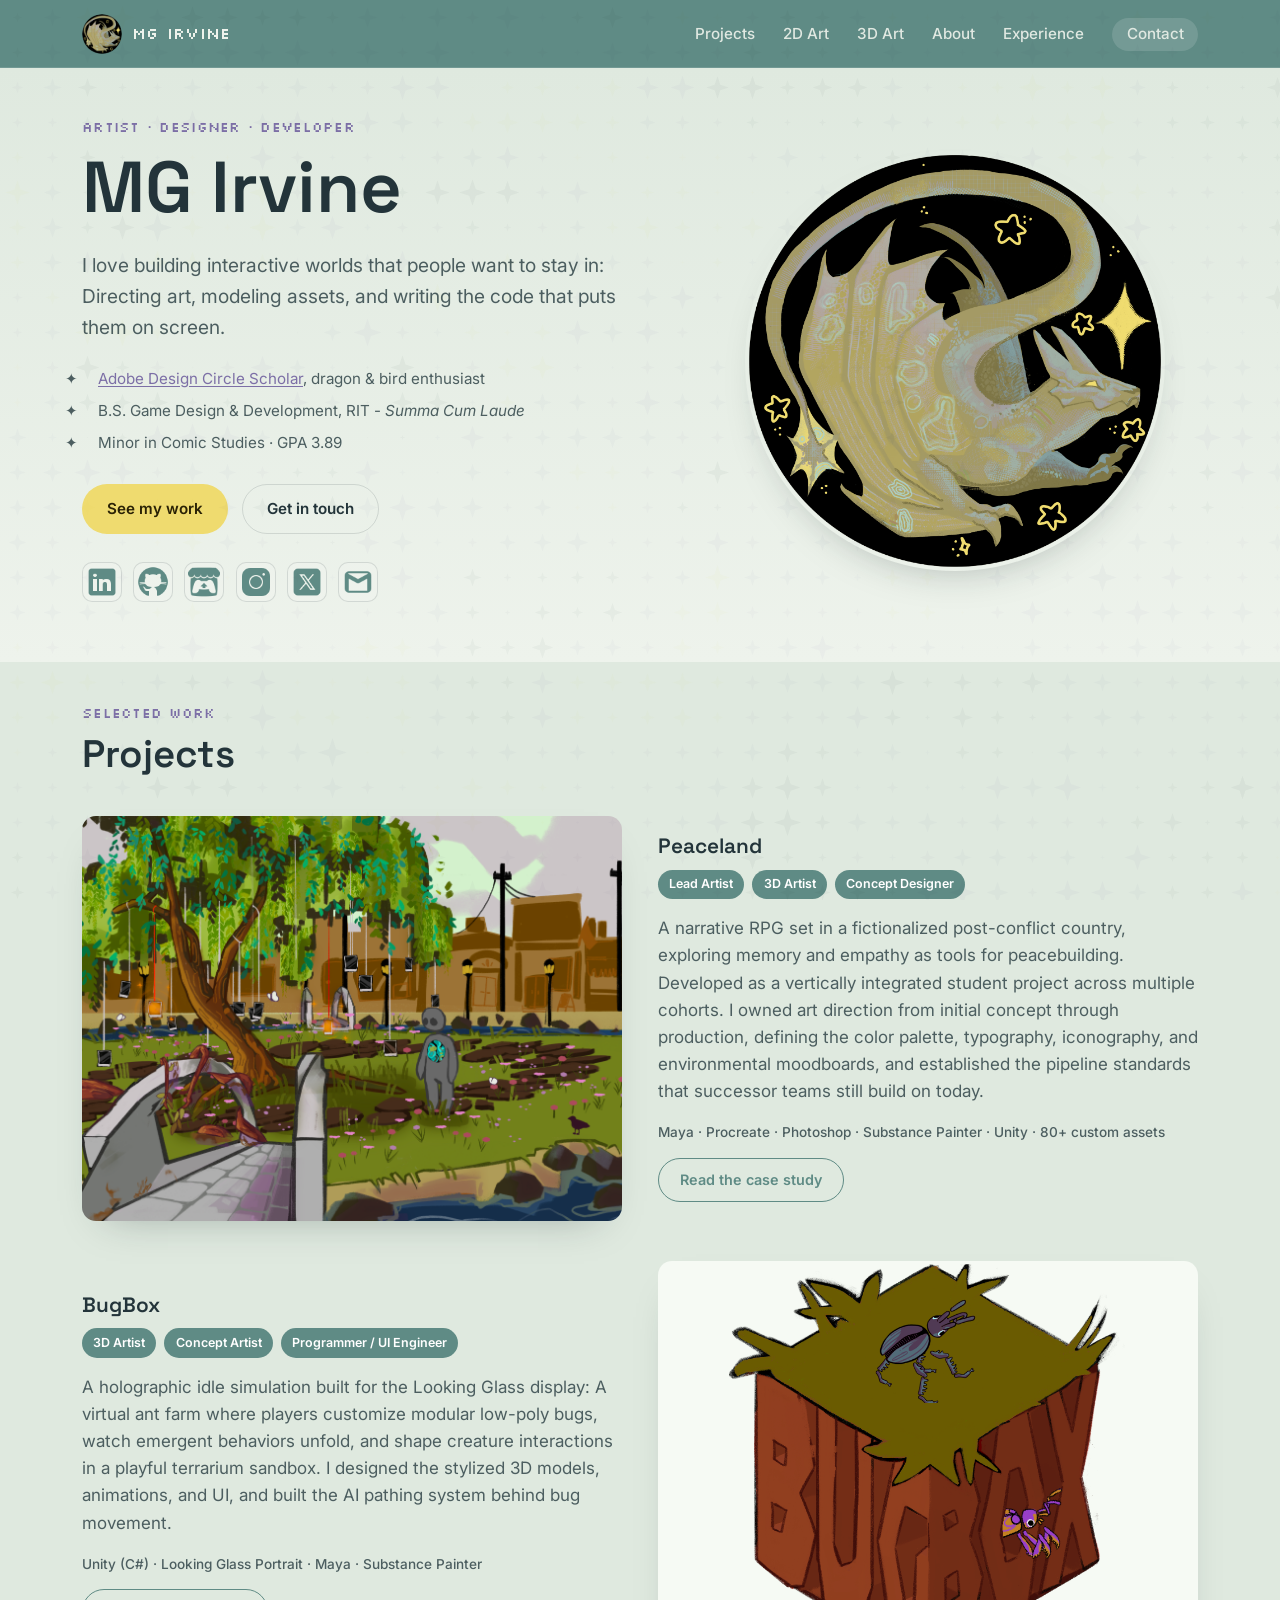
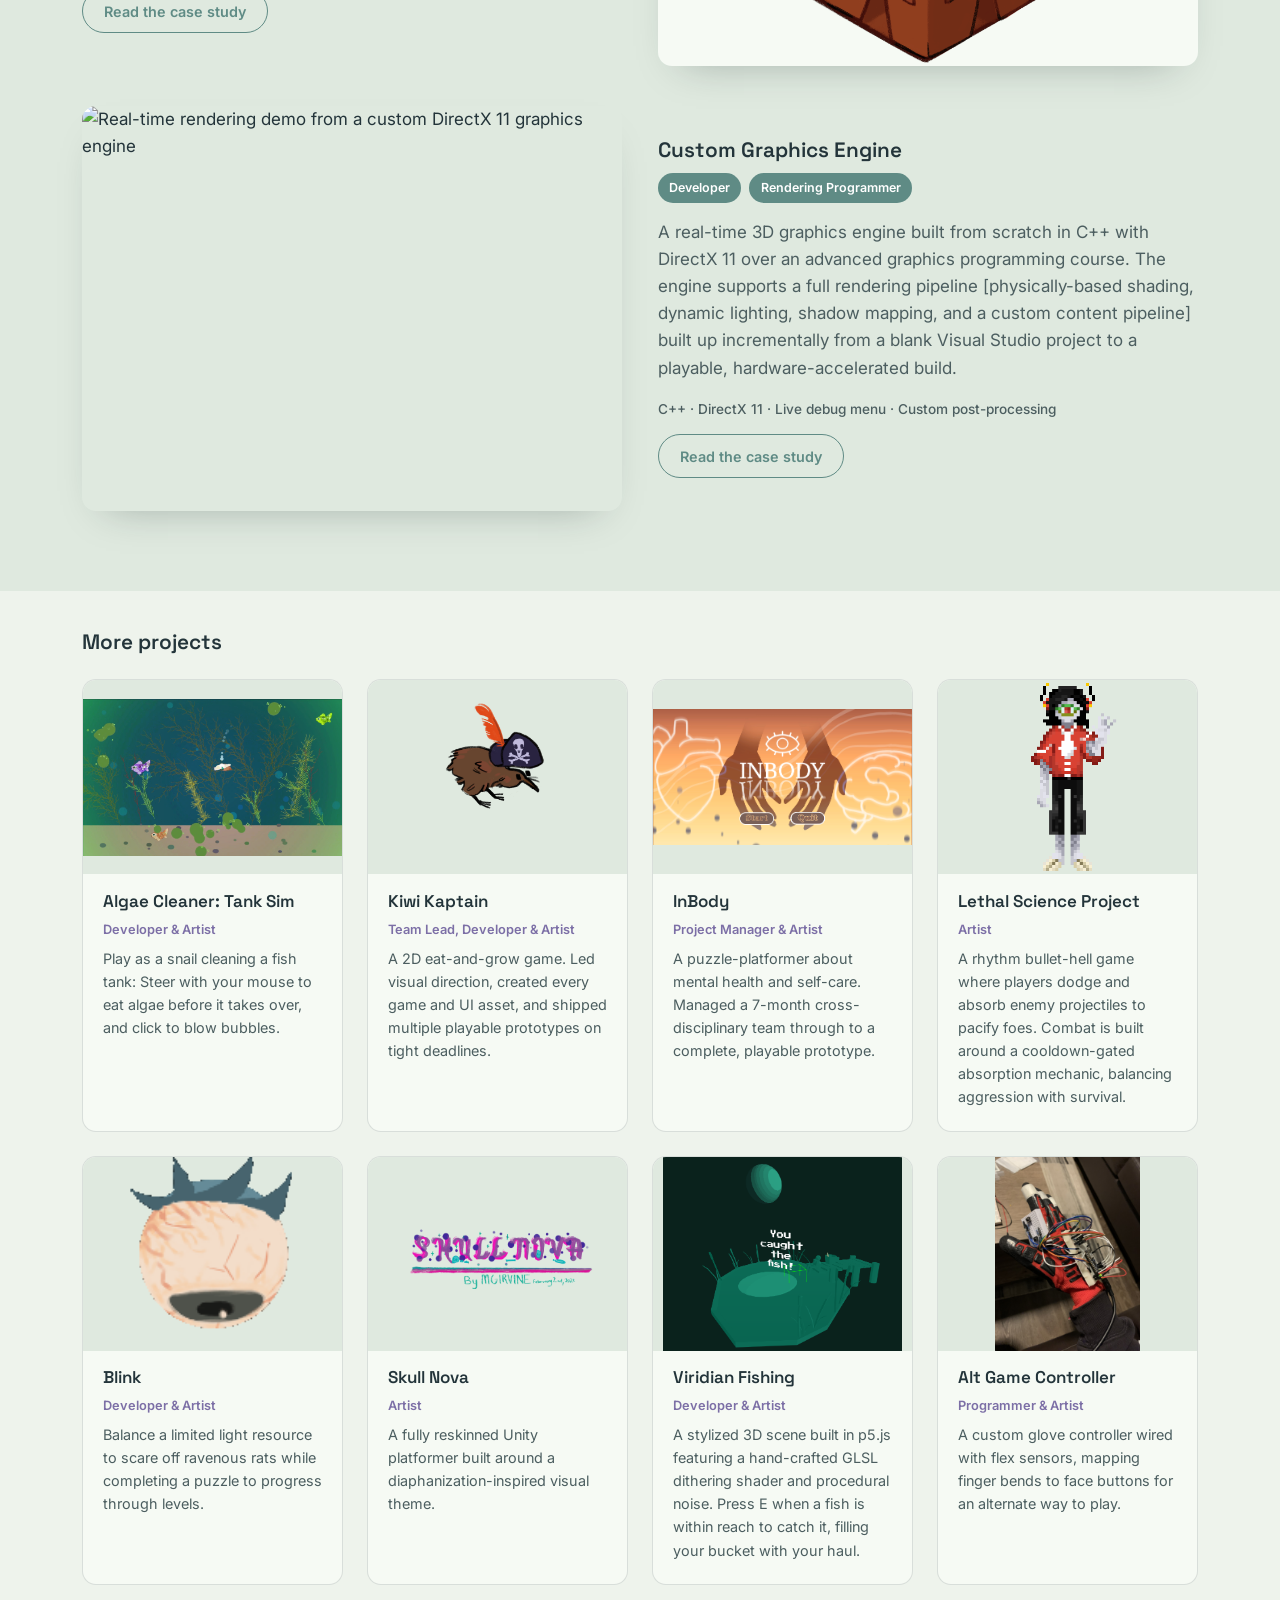
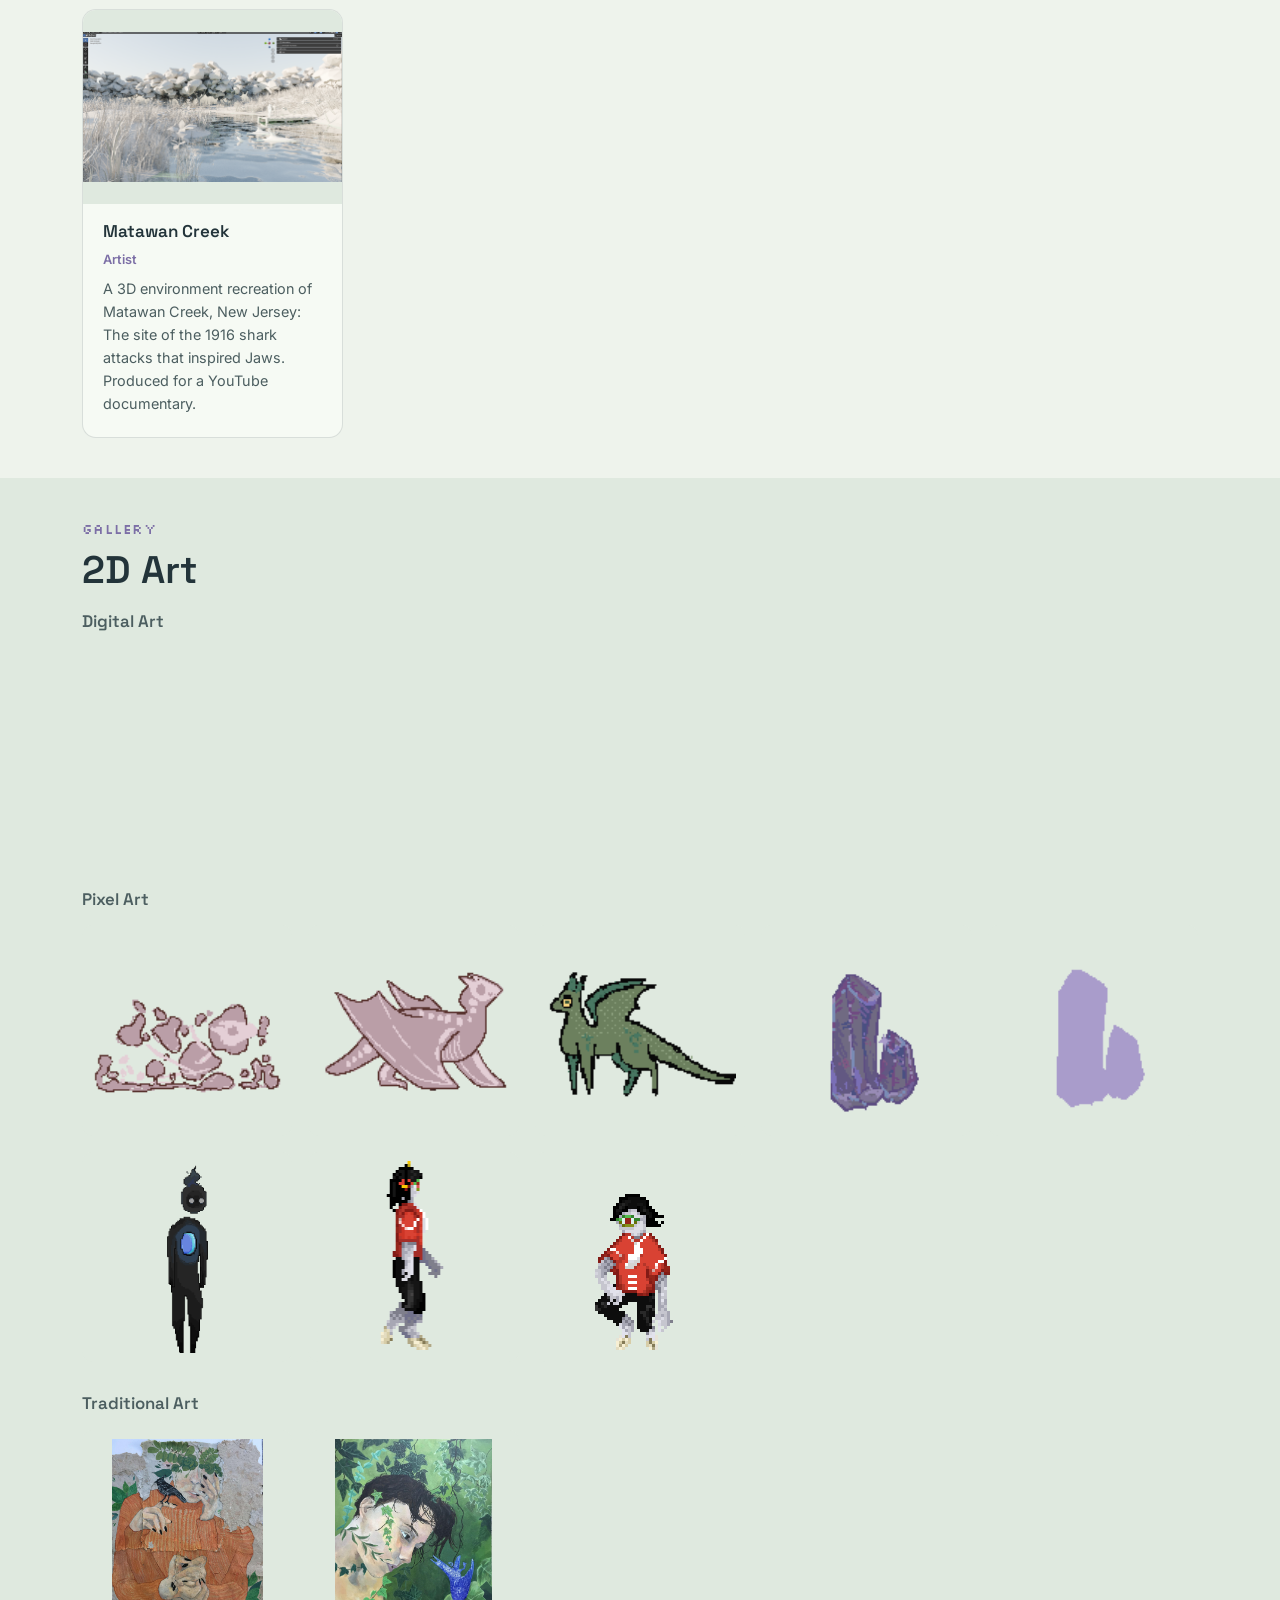
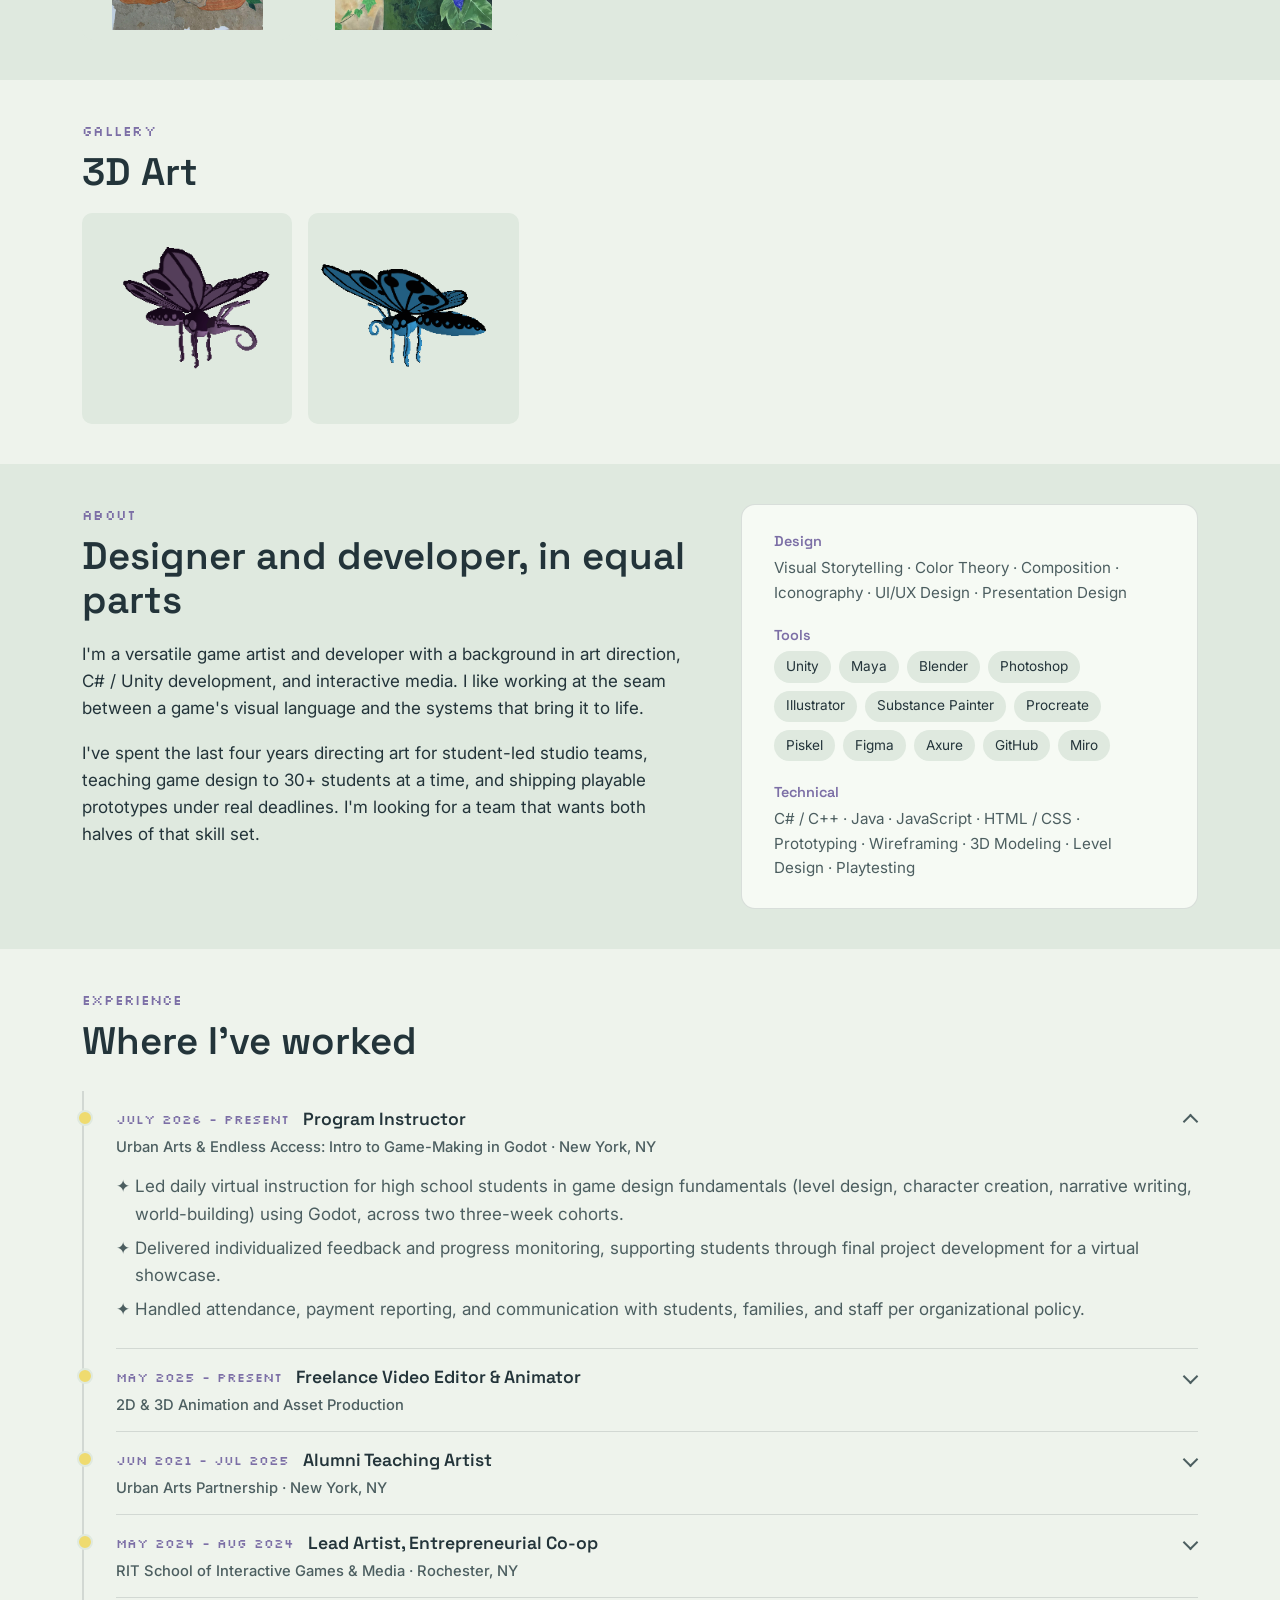
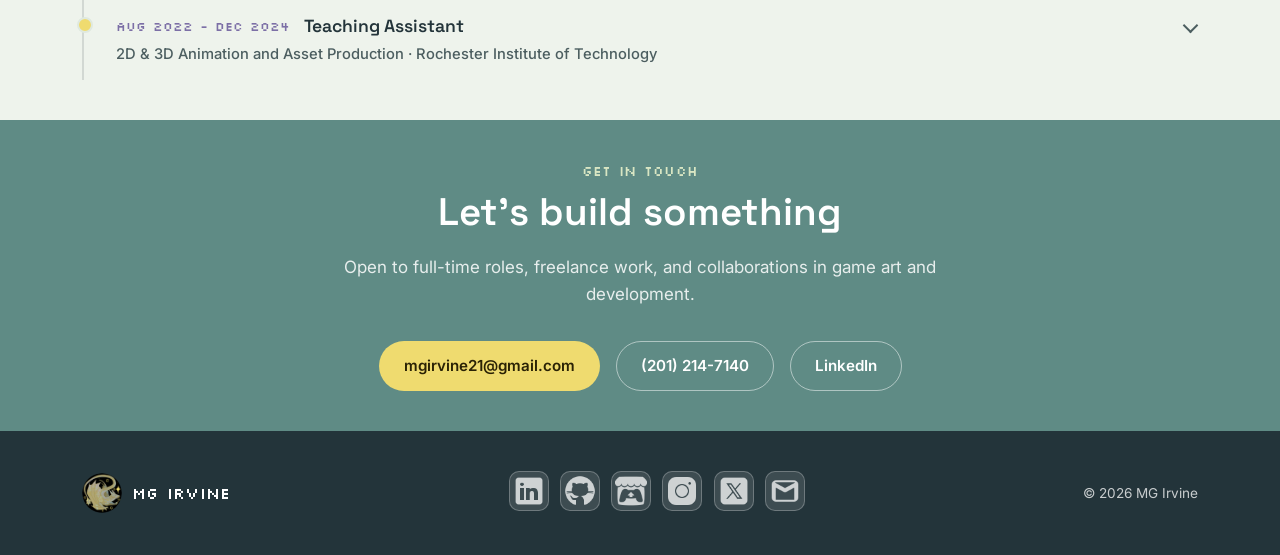
==== commit 973705d2: "Finalized p5.js additions and updated contact icons - Updated contact Icons and added other sites. -" ====
--- a/html5up-story/index.html
+++ b/html5up-story/index.html
@@ -63,10 +63,12 @@
 						<a href="#contact" class="button button-ghost">Get in touch</a>
 					</div>
 					<ul class="social-row" aria-label="Social links">
-						<li><a href="https://www.linkedin.com/in/mg-irvine-a17644217/" target="_blank" rel="noopener" aria-label="LinkedIn">in</a></li>
-						<li><a href="https://www.instagram.com/wyrmwings/?hl=en" target="_blank" rel="noopener" aria-label="Instagram">ig</a></li>
-						<li><a href="https://x.com/wyrmwings" target="_blank" rel="noopener" aria-label="Twitter / X">x</a></li>
-						<li><a href="mailto:mgirvine21@gmail.com" aria-label="Email">@</a></li>
+						<li><a href="https://www.linkedin.com/in/mg-irvine-a17644217/" target="_blank" rel="noopener" aria-label="LinkedIn"><span class="icon icon-linkedin"></span></a></li>
+				<li><a href="https://github.com/mgirvine21" target="_blank" rel="noopener" aria-label="Github"><span class="icon icon-github"></span></a></li>
+				<li><a href="https://wyrmwings.itch.io/" target="_blank" rel="noopener" aria-label="Itch.io"><span class="icon icon-itch"></span></a></li>
+				<li><a href="https://www.instagram.com/wyrmwings/?hl=en" target="_blank" rel="noopener" aria-label="Instagram"><span class="icon icon-instagram"></span></a></li>
+				<li><a href="https://x.com/wyrmwings" target="_blank" rel="noopener" aria-label="Twitter / X"><span class="icon icon-x"></span></a></li>
+				<li><a href="mailto:mgirvine21@gmail.com" aria-label="Email"><span class="icon icon-mail"></span></a></li>
 					</ul>
 				</div>
 				<div class="hero-art" aria-hidden="true">
@@ -477,10 +479,12 @@
 				<span class="brand-text">MG Irvine</span>
 			</a>
 			<ul class="social-row" aria-label="Social links">
-				<li><a href="https://www.linkedin.com/in/mg-irvine-a17644217/" target="_blank" rel="noopener" aria-label="LinkedIn">in</a></li>
-				<li><a href="https://www.instagram.com/wyrmwings/?hl=en" target="_blank" rel="noopener" aria-label="Instagram">ig</a></li>
-				<li><a href="https://x.com/wyrmwings" target="_blank" rel="noopener" aria-label="Twitter / X">x</a></li>
-				<li><a href="mailto:mgirvine21@gmail.com" aria-label="Email">@</a></li>
+				<li><a href="https://www.linkedin.com/in/mg-irvine-a17644217/" target="_blank" rel="noopener" aria-label="LinkedIn"><span class="icon icon-linkedin"></span></a></li>
+				<li><a href="https://github.com/mgirvine21" target="_blank" rel="noopener" aria-label="Github"><span class="icon icon-github"></span></a></li>
+				<li><a href="https://wyrmwings.itch.io/" target="_blank" rel="noopener" aria-label="Itch.io"><span class="icon icon-itch"></span></a></li>
+				<li><a href="https://www.instagram.com/wyrmwings/?hl=en" target="_blank" rel="noopener" aria-label="Instagram"><span class="icon icon-instagram"></span></a></li>
+				<li><a href="https://x.com/wyrmwings" target="_blank" rel="noopener" aria-label="Twitter / X"><span class="icon icon-x"></span></a></li>
+				<li><a href="mailto:mgirvine21@gmail.com" aria-label="Email"><span class="icon icon-mail"></span></a></li>
 			</ul>
 			<p class="footer-note">&copy; 2026 MG Irvine</p>
 		</div>
--- a/html5up-story/assets/css/main.css
+++ b/html5up-story/assets/css/main.css
@@ -10,7 +10,7 @@
    7. Experience timeline (collapsible)
    8. Projects (spotlights + grid)
    9. Galleries
-   10. Contact / footer
+   10. Contact / footer (icons)
    11. Buttons & chips
    12. Motion & responsive
    13. Case-study hero + masonry gallery + lightbox
@@ -509,6 +509,42 @@
 .site-footer .social-row a { border-color: rgba(255,255,255,0.25); color: rgba(255,255,255,0.75); }
 .footer-note { margin: 0; font-size: 0.85rem; }
 
+.icon {
+    display: inline-block;
+    width: 32px;
+    height: 32px;
+    background-color: currentColor;
+    -webkit-mask-repeat: no-repeat;
+    mask-repeat: no-repeat;
+    -webkit-mask-position: center;
+    mask-position: center;
+    -webkit-mask-size: contain;
+    mask-size: contain;
+}
+
+.icon-linkedin  { -webkit-mask-image: url('../../images/icons/linkedin.png'); mask-image: url('../../images/icons/linkedin.png'); }
+.icon-itch      { -webkit-mask-image: url('../../images/icons/itch.png'); mask-image: url('../../images/icons/itch.png'); }
+.icon-github    { -webkit-mask-image: url('../../images/icons/github.png'); mask-image: url('../../images/icons/github.png'); }
+.icon-instagram { -webkit-mask-image: url('../../images/icons/instagram.png'); mask-image: url('../../images/icons/instagram.png'); }
+.icon-x         { -webkit-mask-image: url('../../images/icons/twitter.png'); mask-image: url('../../images/icons/twitter.png'); }
+.icon-mail      { -webkit-mask-image: url('../../images/icons/gmail.png'); mask-image: url('../../images/icons/gmail.png'); }
+
+.social-row a {
+    display: inline-flex;
+    align-items: center;
+    justify-content: center;
+    width: 40px;
+    height: 40px;
+    border-radius: 10px; /* rounded square — tweak this value to taste */
+    background-color: rgba(255, 255, 255, 0.12);
+    color: #5f8b85;
+    transition: background-color 0.2s ease, transform 0.2s ease;
+}
+
+.social-row a:hover {
+    background-color: #6fb3a8;
+    transform: translateY(-2px);
+}
 /* ---------- 11. Buttons & chips ---------- */
 .button {
 	display: inline-flex;
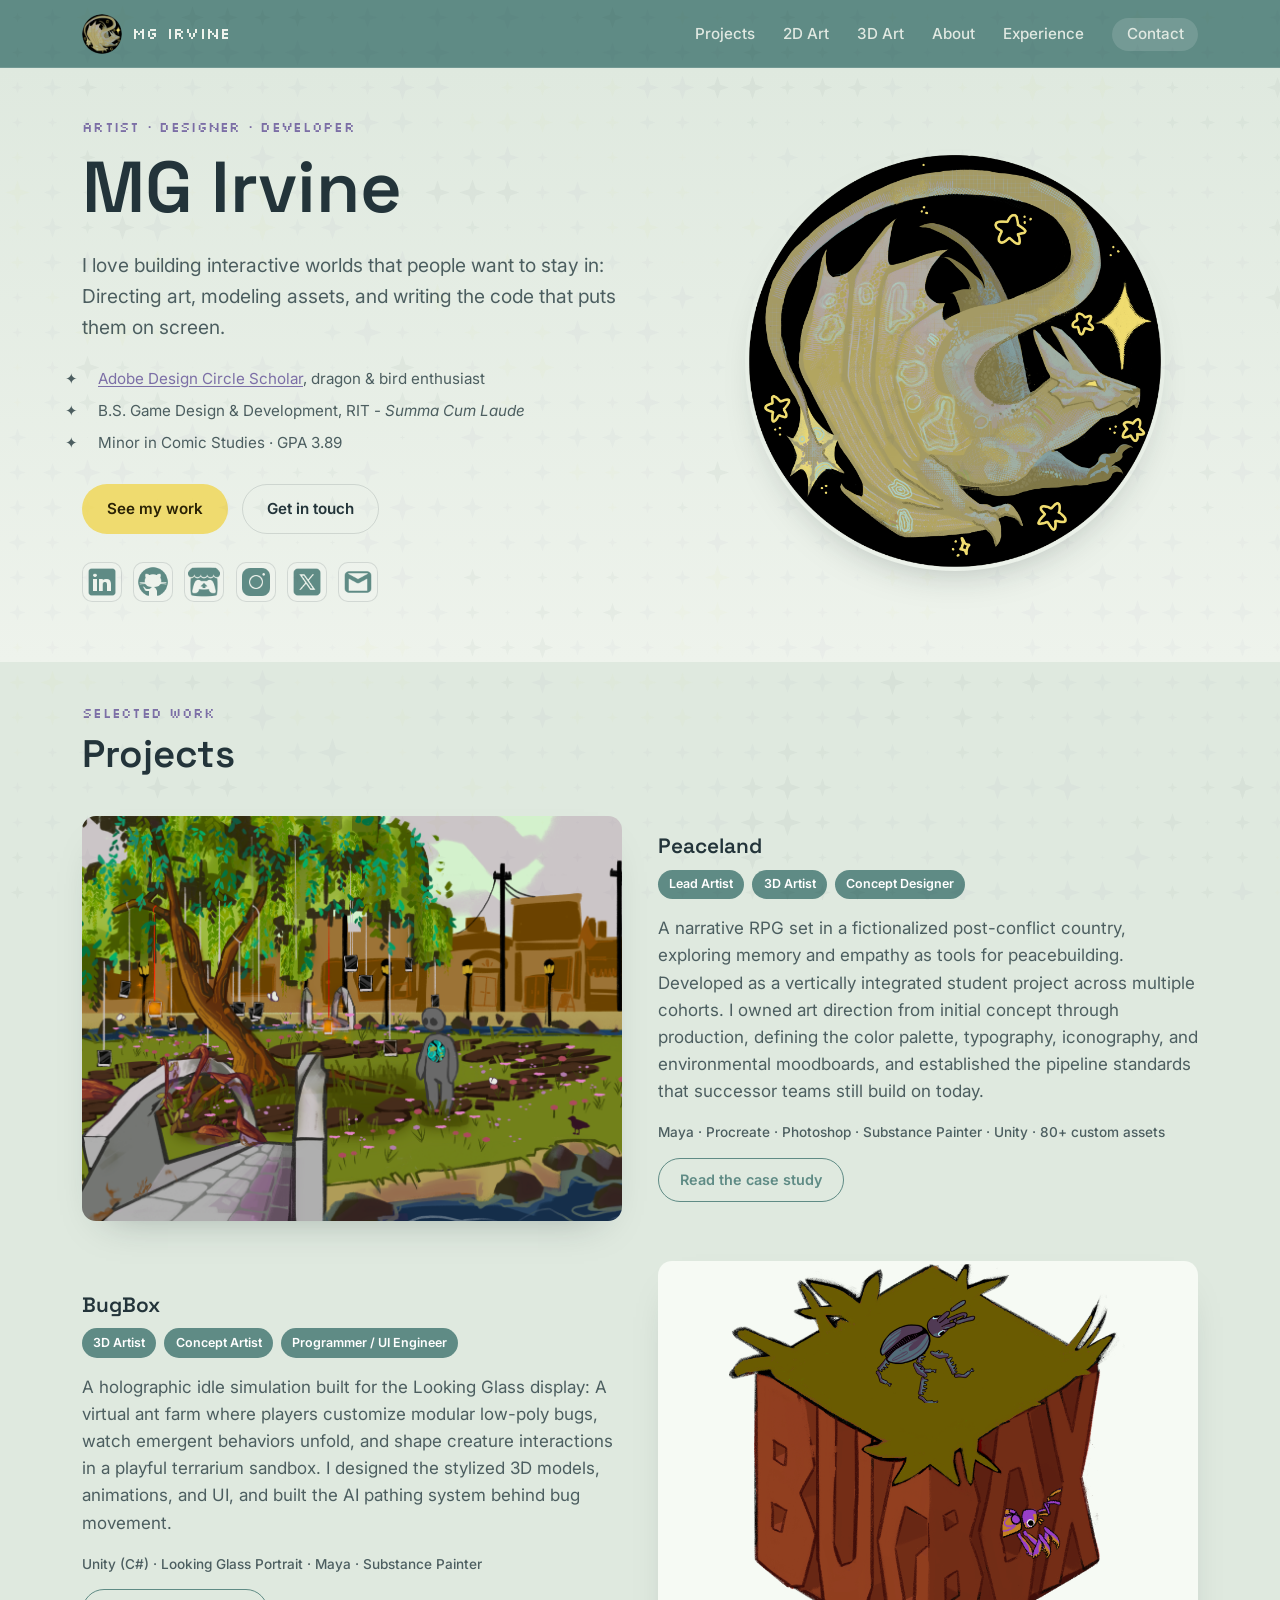
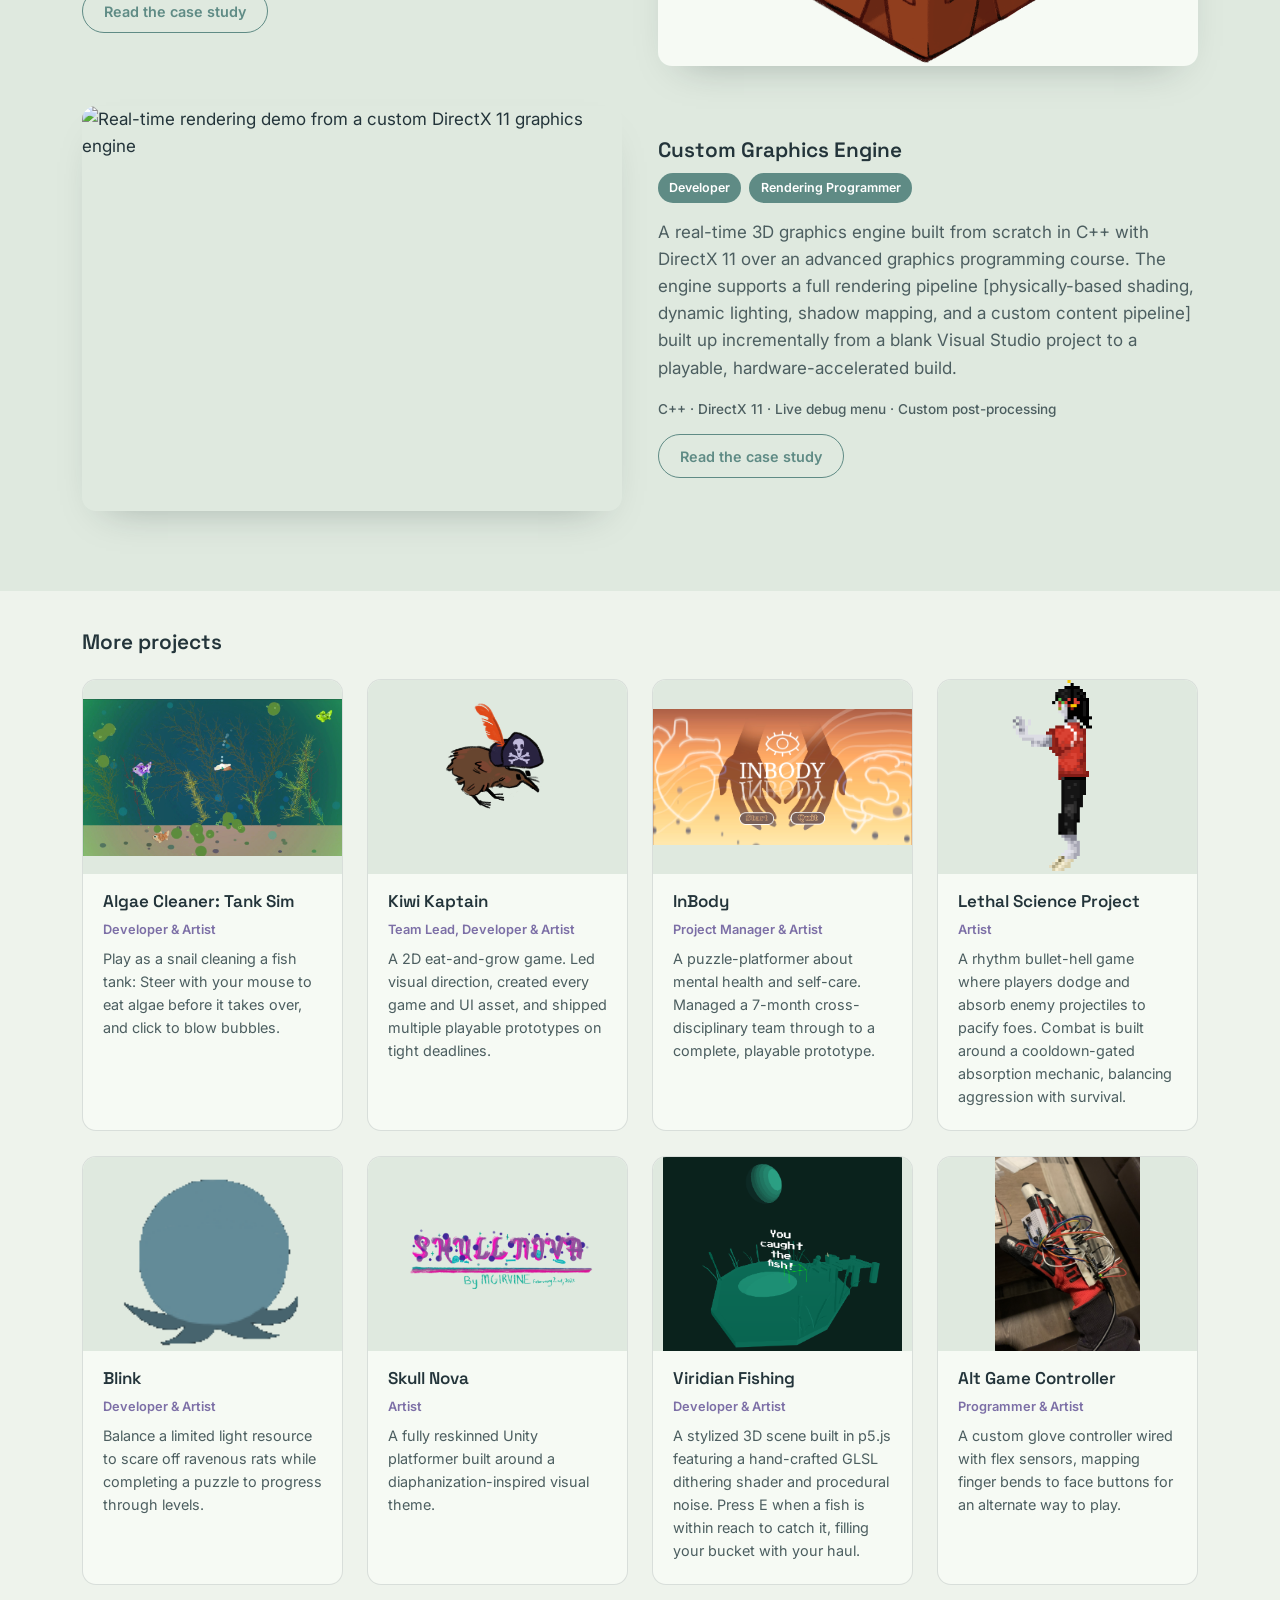
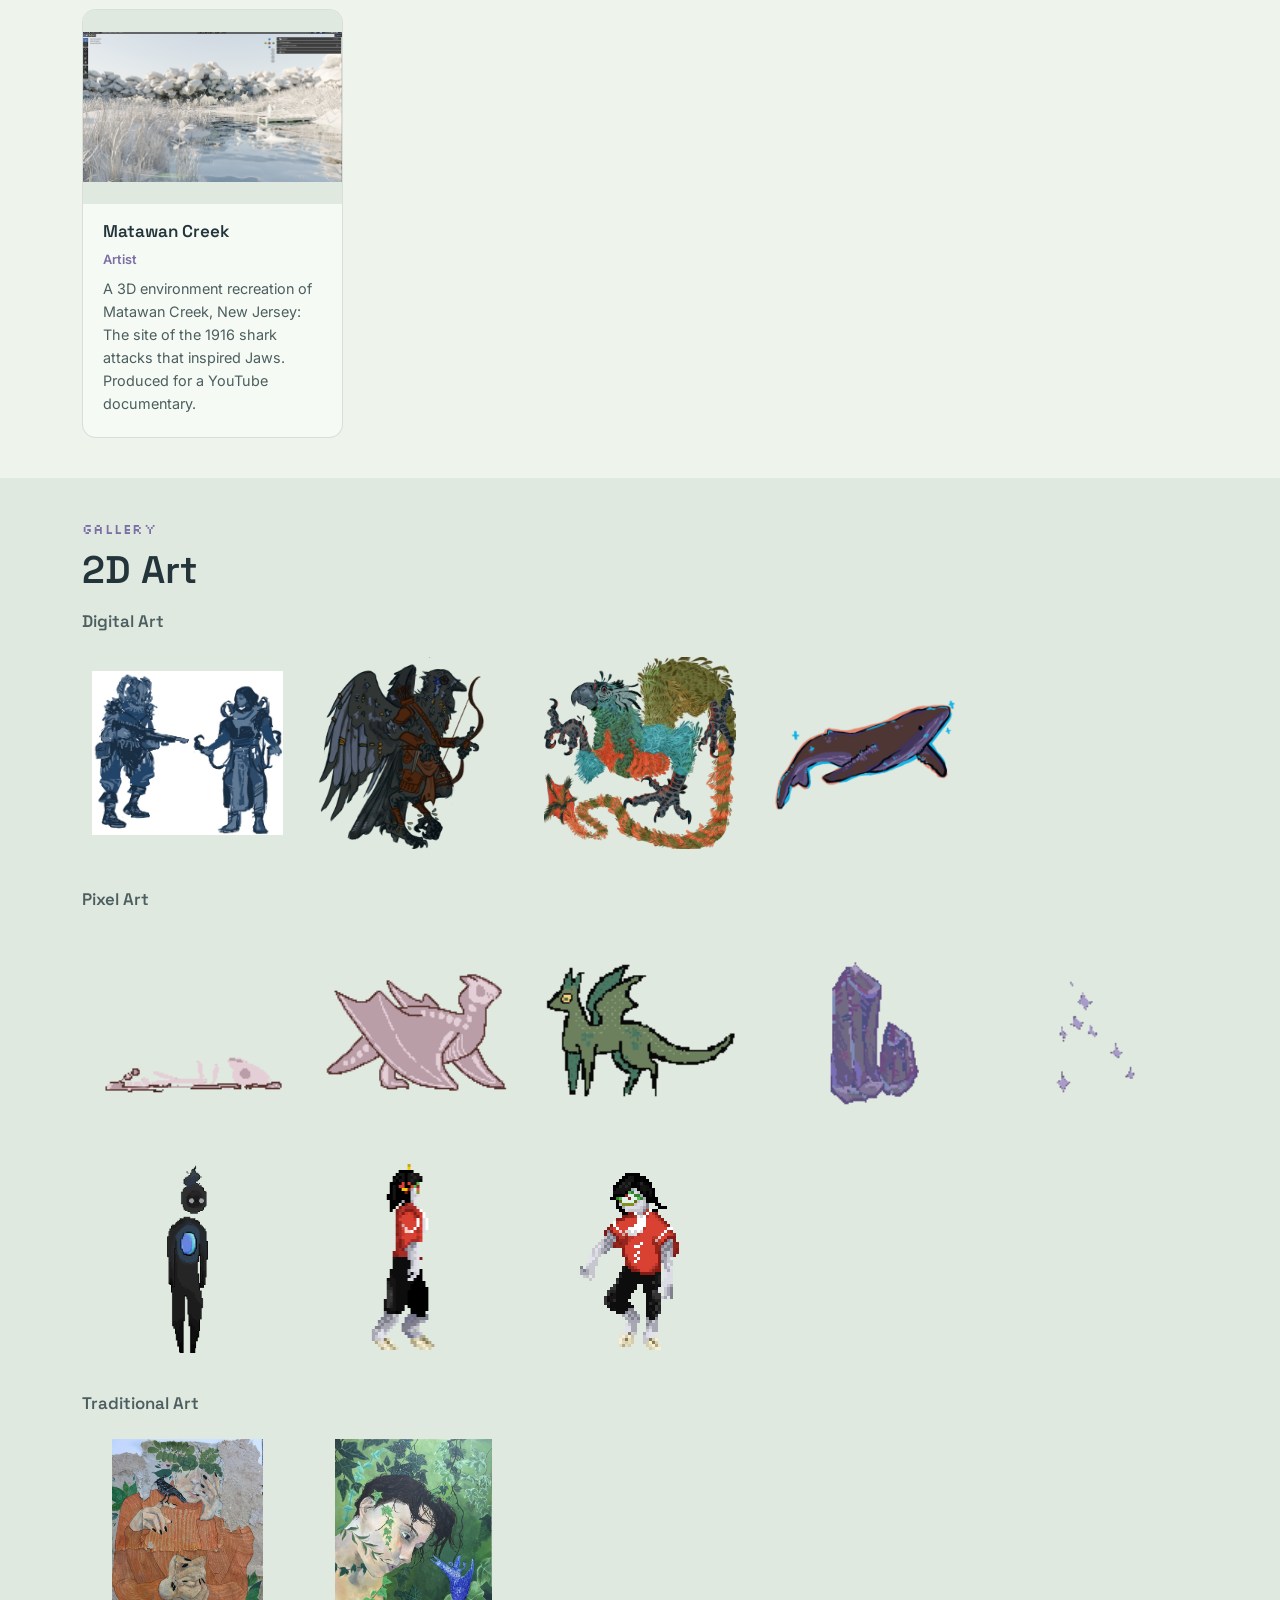
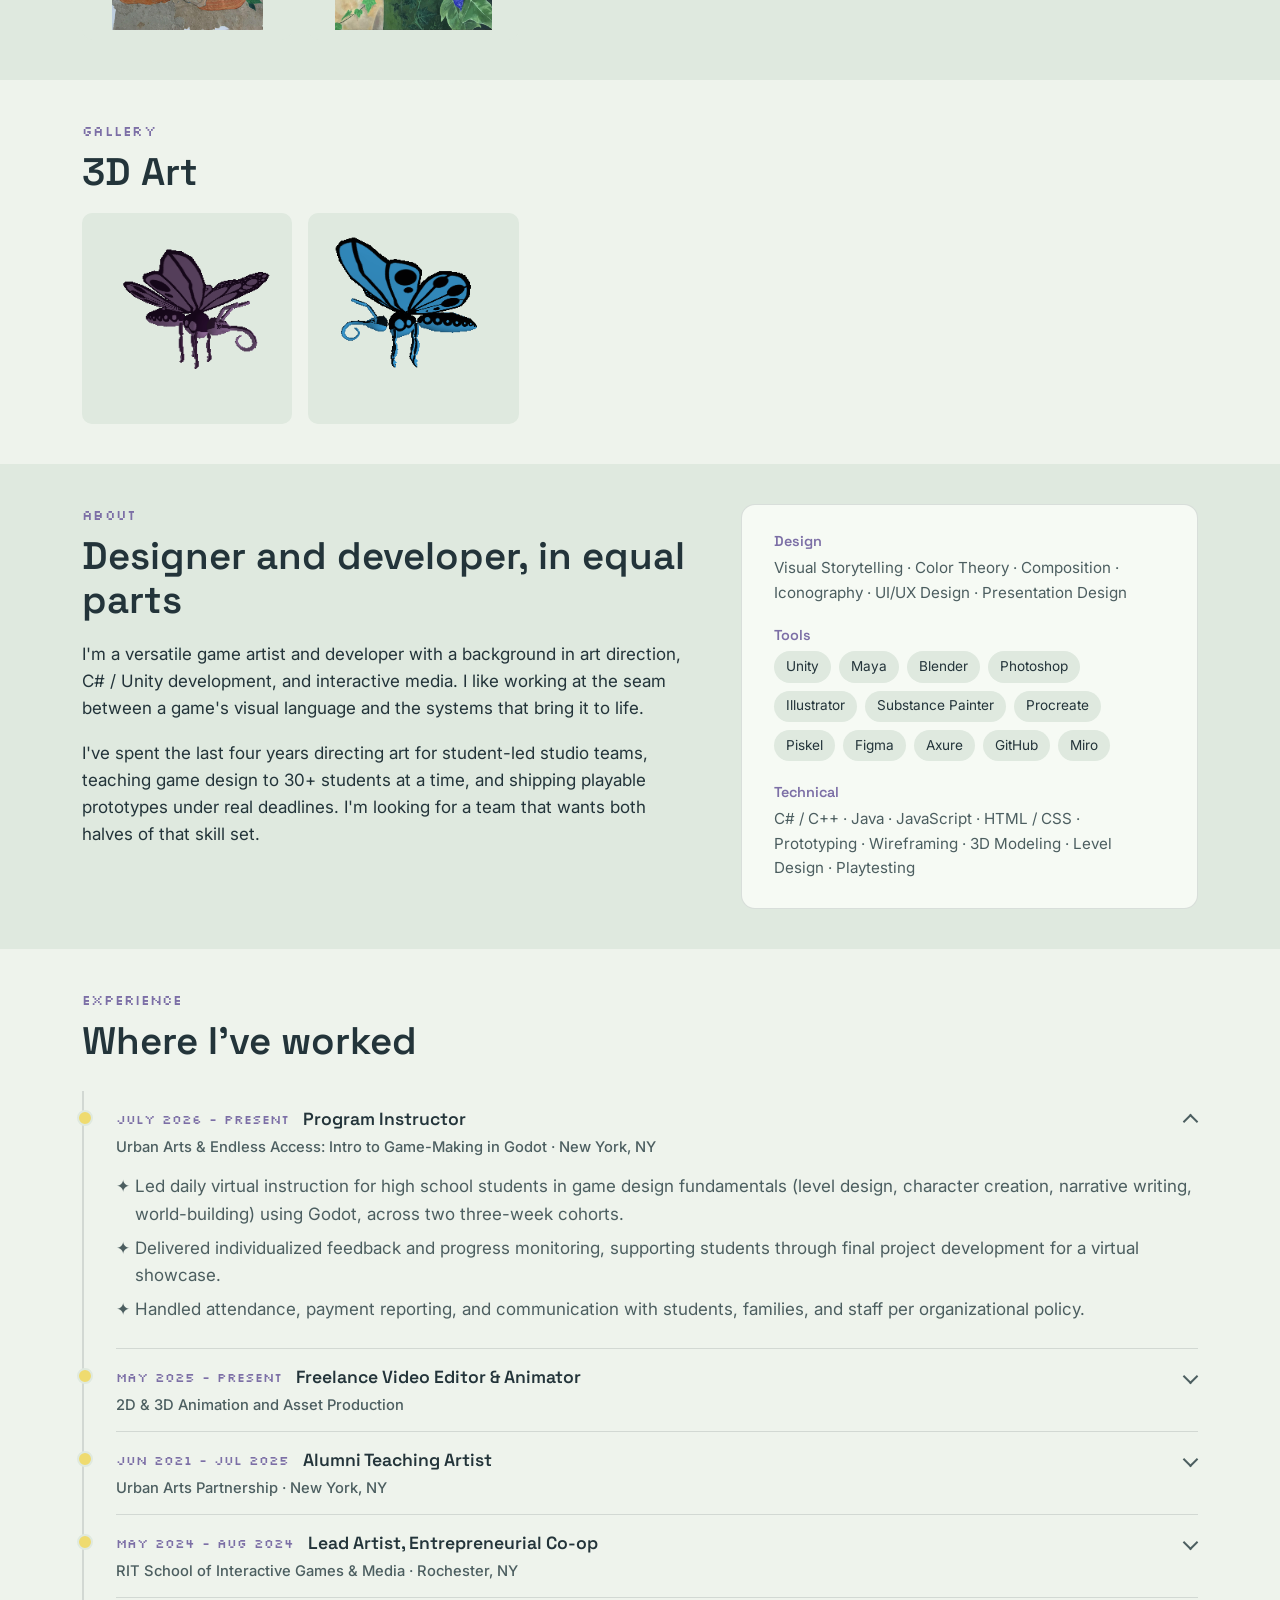
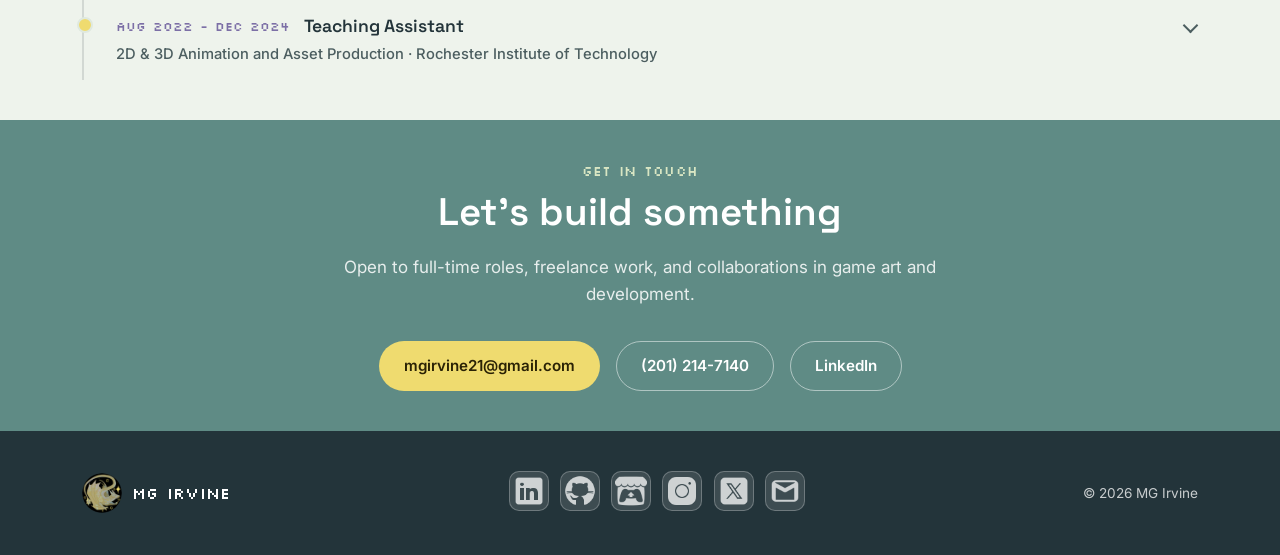
==== commit cd46c89d: "Added tilt to hovering over project cards." ====
--- a/html5up-story/index.html
+++ b/html5up-story/index.html
@@ -64,11 +64,11 @@
 					</div>
 					<ul class="social-row" aria-label="Social links">
 						<li><a href="https://www.linkedin.com/in/mg-irvine-a17644217/" target="_blank" rel="noopener" aria-label="LinkedIn"><span class="icon icon-linkedin"></span></a></li>
-				<li><a href="https://github.com/mgirvine21" target="_blank" rel="noopener" aria-label="Github"><span class="icon icon-github"></span></a></li>
-				<li><a href="https://wyrmwings.itch.io/" target="_blank" rel="noopener" aria-label="Itch.io"><span class="icon icon-itch"></span></a></li>
-				<li><a href="https://www.instagram.com/wyrmwings/?hl=en" target="_blank" rel="noopener" aria-label="Instagram"><span class="icon icon-instagram"></span></a></li>
-				<li><a href="https://x.com/wyrmwings" target="_blank" rel="noopener" aria-label="Twitter / X"><span class="icon icon-x"></span></a></li>
-				<li><a href="mailto:mgirvine21@gmail.com" aria-label="Email"><span class="icon icon-mail"></span></a></li>
+						<li><a href="https://github.com/mgirvine21" target="_blank" rel="noopener" aria-label="Github"><span class="icon icon-github"></span></a></li>
+						<li><a href="https://wyrmwings.itch.io/" target="_blank" rel="noopener" aria-label="Itch.io"><span class="icon icon-itch"></span></a></li>
+						<li><a href="https://www.instagram.com/wyrmwings/?hl=en" target="_blank" rel="noopener" aria-label="Instagram"><span class="icon icon-instagram"></span></a></li>
+						<li><a href="https://x.com/wyrmwings" target="_blank" rel="noopener" aria-label="Twitter / X"><span class="icon icon-x"></span></a></li>
+						<li><a href="mailto:mgirvine21@gmail.com" aria-label="Email"><span class="icon icon-mail"></span></a></li>
 					</ul>
 				</div>
 				<div class="hero-art" aria-hidden="true">
@@ -493,5 +493,6 @@
 	<script src="assets/js/main.js" defer></script>
 	<script src="assets/js/cursor-stars.js" defer></script>
 	<script src="assets/js/bg-noise.js" defer></script>
+	<script src="assets/js/tilt.js" defer></script>
 </body>
 </html>
--- a/html5up-story/assets/css/main.css
+++ b/html5up-story/assets/css/main.css
@@ -440,17 +440,24 @@
 	grid-template-columns: repeat(auto-fill, minmax(260px, 1fr));
 	gap: 1.5rem;
 }
+
 .project-card {
+	transform-style: preserve-3d;
+	will-change: transform;
+	transform: perspective(800px);
 	background: var(--surface);
 	border: 1px solid var(--line);
 	border-radius: var(--radius);
 	overflow: hidden;
 	text-decoration: none;
 	color: var(--ink);
-	transition: transform 0.2s ease, box-shadow 0.2s ease;
-}
-.project-card:hover { transform: translateY(-4px); box-shadow: var(--shadow); }
+}
+
+/* Remove the old translateY hover rule and replace with this so JS fully controls the transform */
+.project-card:hover { box-shadow: var(--shadow); }
+
 .project-card img {
+	transform: translateZ(20px);
 	width: 100%;
 	aspect-ratio: 4 / 3;
 	object-fit: contain;
@@ -458,6 +465,7 @@
 	padding: .2 rem;
 	box-sizing: border-box;
 }
+
 .project-card-body { padding: 1.1rem 1.25rem 1.4rem; }
 .project-card-role { font-size: 0.8rem; color: var(--violet); font-weight: 600; margin-bottom: 0.5em; }
 .project-card-body p:last-child { font-size: 0.9rem; color: var(--ink-soft); }
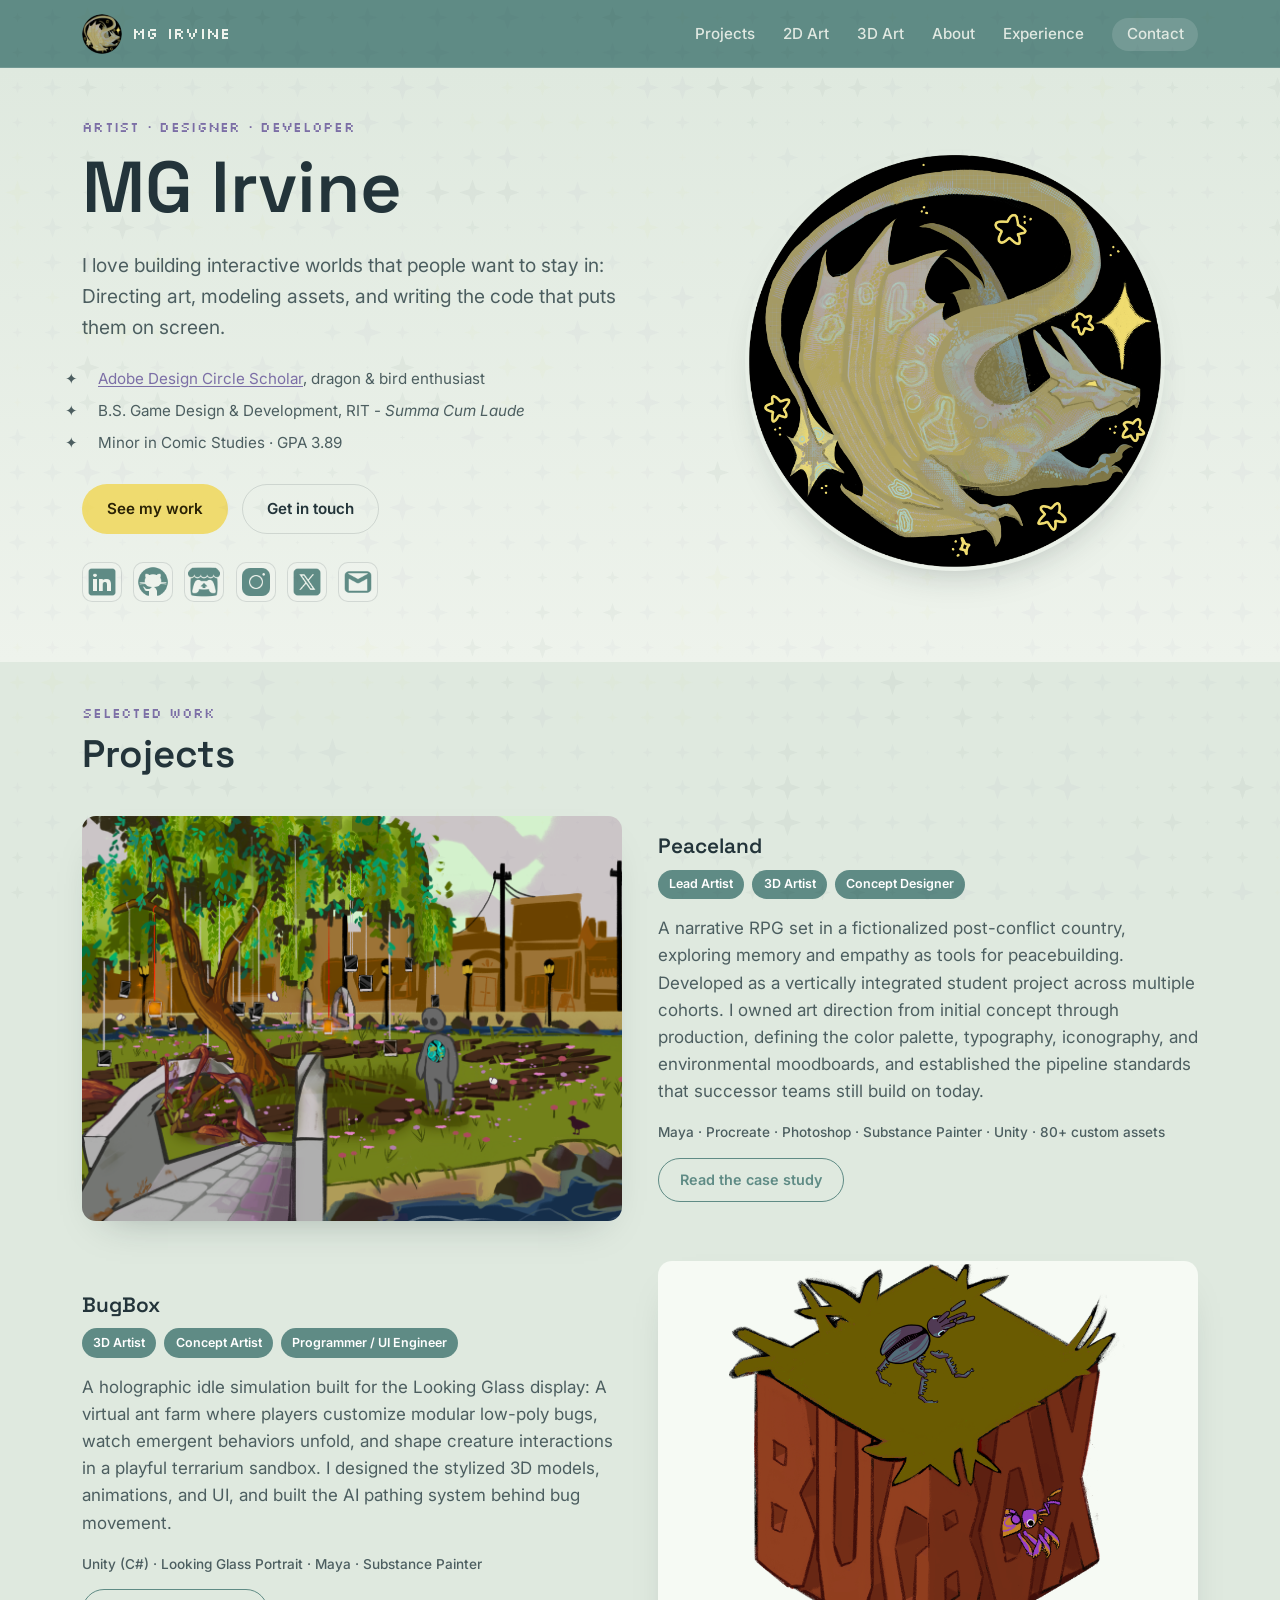
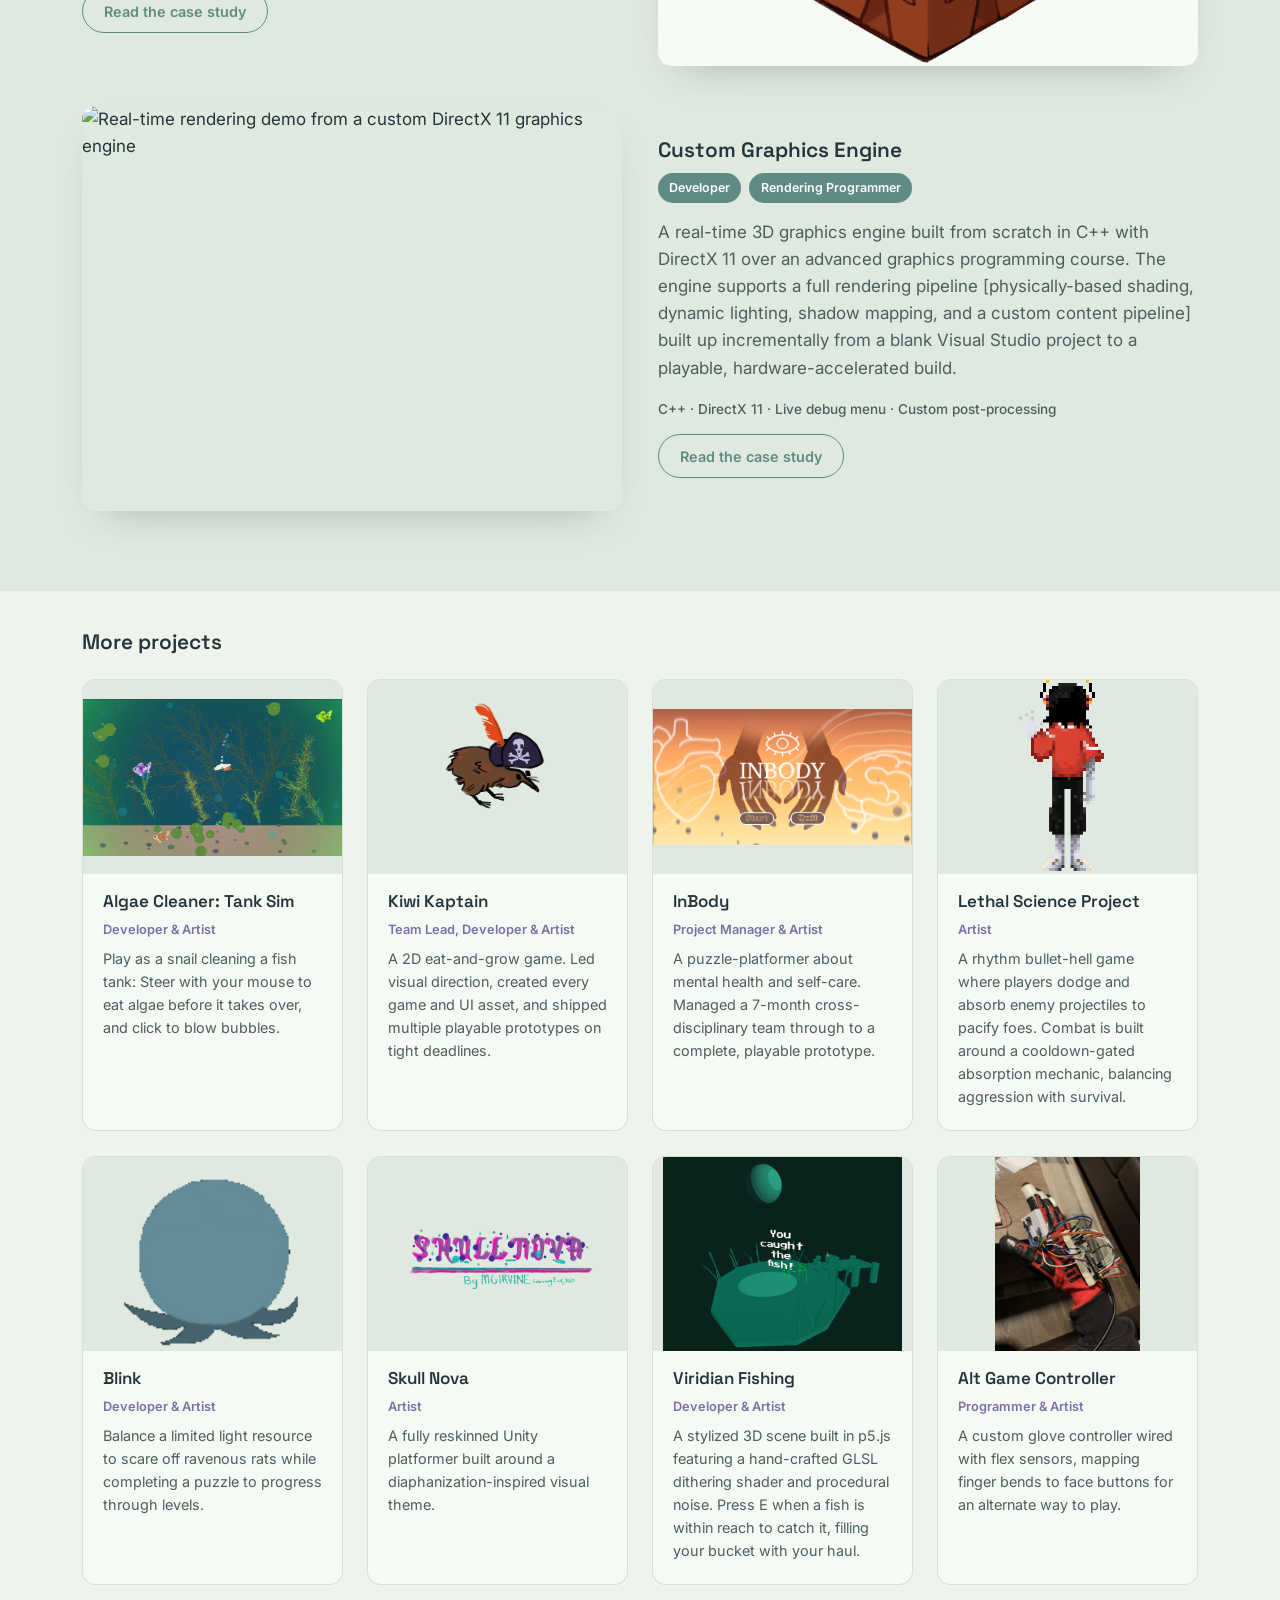
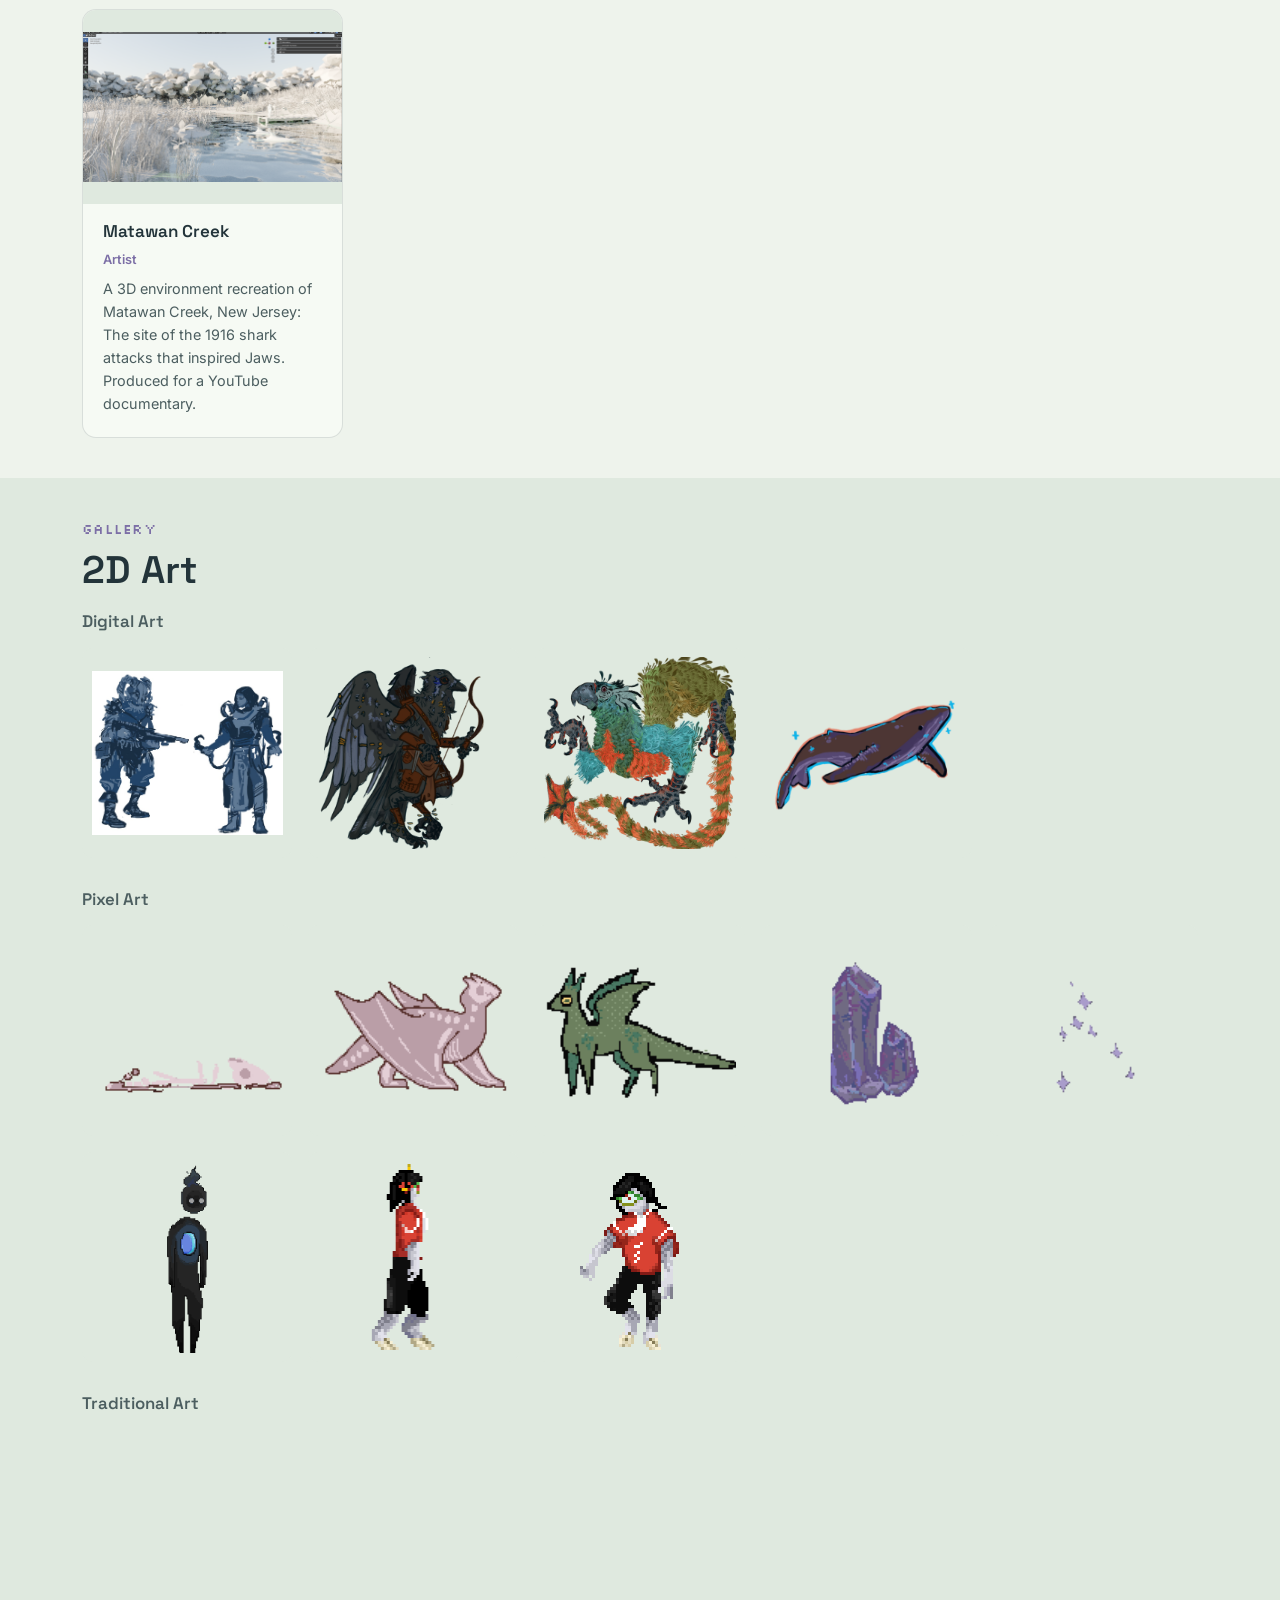
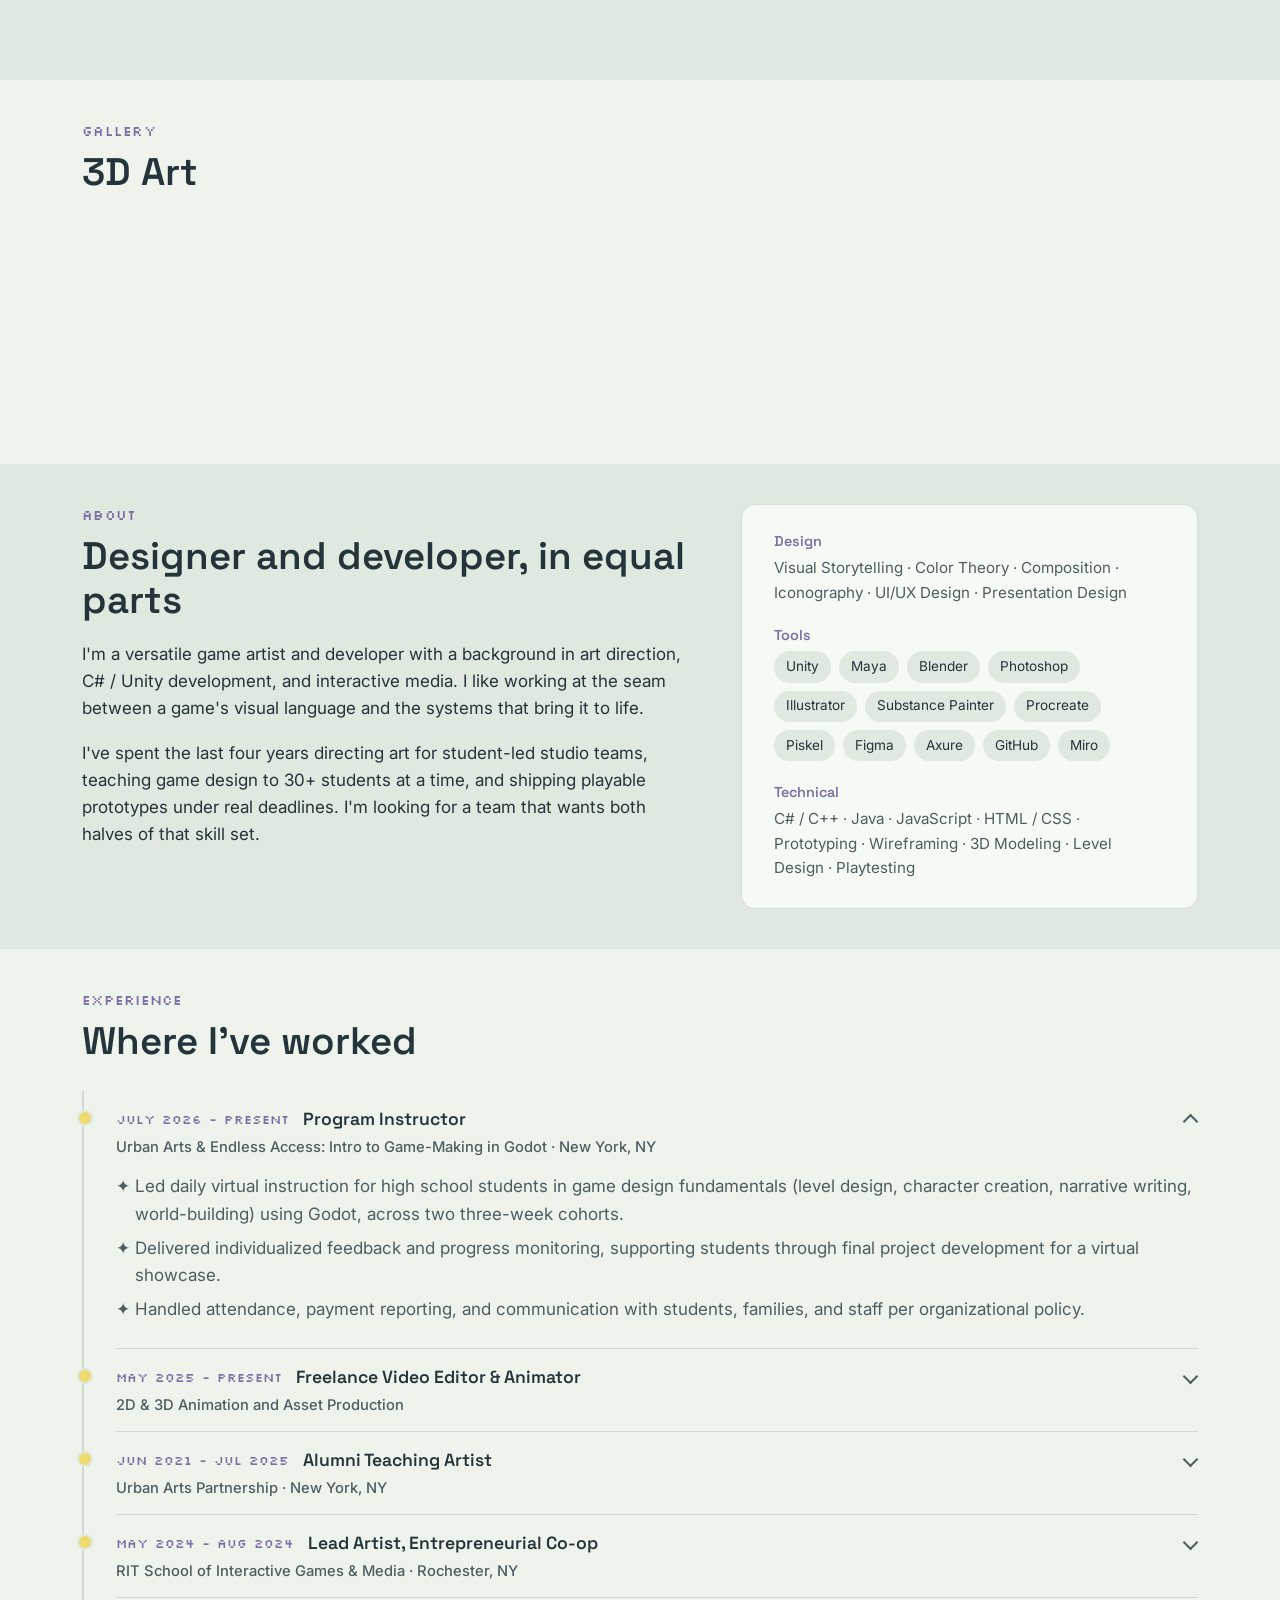
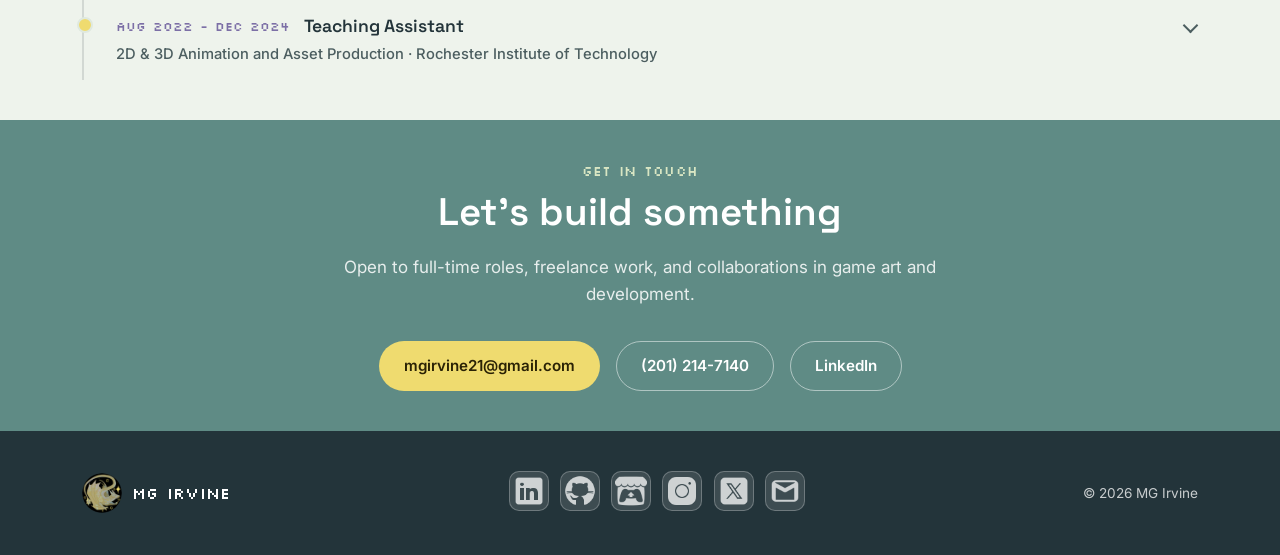
==== commit 4fed29ed: "attempted working project card filter grid. in progress." ====
--- a/html5up-story/index.html
+++ b/html5up-story/index.html
@@ -157,9 +157,16 @@
 			<div class="section-inner">
 				<div class="side-projects">
 					<h3>More projects</h3>
+
+					<!-- <div class="filter-bar" roles="groups" aria-label="Filter projects by role">
+						<button class="filter-button filter-active" data-filter="all">All</button>
+						<button class="filter-button" data-filter="artist">Art</button>
+						<button class="filter-button" data-filter="developer">Development</button>
+						<button class="filter-button" data-filter="management">Management</button> 
+					</div> -->
 					<div class="project-grid">
 
-						<a class="project-card" href="algaecleaner.html">
+						<a class="project-card" href="algaecleaner.html" data-tags="developer, artist">
 							<img src="images/irvine_imgs/PROJECTS/ALGAE/project-algaecleaner.gif" alt="" loading="lazy" />
 							<div class="project-card-body">
 								<h4>Algae Cleaner: Tank Sim</h4>
@@ -168,7 +175,7 @@
 							</div>
 						</a>
 
-						<a class="project-card" href="kiwikapitan.html">
+						<a class="project-card" href="kiwikapitan.html" data-tags="developer, artist, management">
 							<img src="images/irvine_imgs/GAMES/KIWI/gameart-kiwi-kaptain.png" alt="" loading="lazy" />
 							<div class="project-card-body">
 								<h4>Kiwi Kaptain</h4>
@@ -177,7 +184,7 @@
 							</div>
 						</a>
 
-						<a class="project-card" href="inbody.html">
+						<a class="project-card" href="inbody.html" data-tags="artist, management">
 							<img src="images/irvine_imgs/GAMES/INBODY/gameart-inbody-logo.PNG" alt="" loading="lazy" />
 							<div class="project-card-body">
 								<h4>InBody</h4>
@@ -186,7 +193,7 @@
 							</div>
 						</a>
 
-						<a class="project-card" href="lethalscience.html">
+						<a class="project-card" href="lethalscience.html" data-tags="artist">
 							<img src="images/irvine_imgs/GAMES/LETHAL/gameart-leathal-pixle-player-idle.gif" alt="" loading="lazy" />
 							<div class="project-card-body">
 								<h4>Lethal Science Project</h4>
@@ -195,7 +202,7 @@
 							</div>
 						</a>
 
-						<a class="project-card" href="blink.html">
+						<a class="project-card" href="blink.html" data-tags="developer, artist">
 							<img src="images/irvine_imgs/GAMES/BLINK/gameart-blink-player.gif" alt="" loading="lazy" />
 							<div class="project-card-body">
 								<h4>Blink</h4>
@@ -204,7 +211,7 @@
 							</div>
 						</a>
 
-						<a class="project-card" href="skullnova.html">
+						<a class="project-card" href="skullnova.html" data-tags="artist">
 							<img src="images/irvine_imgs/GAMES/SKULLNOVA/gameart-skullnova-cover.png" alt="Skull Nova cover art" loading="lazy" />
 							<div class="project-card-body">
 								<h4>Skull Nova</h4>
@@ -213,7 +220,7 @@
 							</div>
 						</a>
 
-						<a class="project-card" href="viridianfishing.html">
+						<a class="project-card" href="viridianfishing.html" data-tags="developer, artist">
 							<img src="images/irvine_imgs/gameart-viridianfishing.png" alt="" loading="lazy" />
 							<div class="project-card-body">
 								<h4>Viridian Fishing</h4>
@@ -222,7 +229,7 @@
 							</div>
 						</a>
 
-						<a class="project-card" href="altcontroller.html">
+						<a class="project-card" href="altcontroller.html" data-tags="developer, artist">
 							<img src="images/irvine_imgs/PROJECTS/GLOVE/altglove3.jpg" alt="" loading="lazy" />
 							<div class="project-card-body">
 								<h4>Alt Game Controller</h4>
@@ -231,7 +238,7 @@
 							</div>
 						</a>
 
-						<a class="project-card" href="matawancreek.html">
+						<a class="project-card" href="matawancreek.html" data-tags="artist">
 							<img src="images/irvine_imgs/3D/MATAWAN/3D-matawant-mockup.png" alt="" loading="lazy" />
 							<div class="project-card-body">
 								<h4>Matawan Creek</h4>
@@ -494,5 +501,6 @@
 	<script src="assets/js/cursor-stars.js" defer></script>
 	<script src="assets/js/bg-noise.js" defer></script>
 	<script src="assets/js/tilt.js" defer></script>
+	<script src="assets/js/project-filter.js" defer></script>
 </body>
 </html>
--- a/html5up-story/assets/css/main.css
+++ b/html5up-story/assets/css/main.css
@@ -470,6 +470,35 @@
 .project-card-role { font-size: 0.8rem; color: var(--violet); font-weight: 600; margin-bottom: 0.5em; }
 .project-card-body p:last-child { font-size: 0.9rem; color: var(--ink-soft); }
 
+.filter-bar {
+	display: flex;
+	flex-wrap: wrap;
+	gap: 0.75rem;
+	margin-bottom: 1.75rem;
+}
+.filter-button {
+	display: inline-flex;
+	align-items: center;
+	justify-content: center;
+	font-family: var(--font-body);
+	font-weight: 600;
+	font-size: 0.9rem;
+	padding: 0.6rem 1.3rem;
+	border-radius: 999px;
+	border: 1px solid var(--header);
+	background: transparent;
+	color: var(--header);
+	cursor: pointer;
+	transition: transform 0.15s ease, background 0.2s ease, color 0.2s ease;
+}
+.filter-button:hover { transform: translateY(-2px); background: var(--surface); }
+.filter-button.filter-active {
+	background: var(--header);
+	border-color: var(--header);
+	color: #fff;
+}
+.filter-button.filter-active:hover { background: var(--header); }
+
 /* ---------- 9. Galleries ---------- */
 .gallery-group { margin-top: 2rem; }
 .gallery-group:first-of-type { margin-top: 1.25rem; }
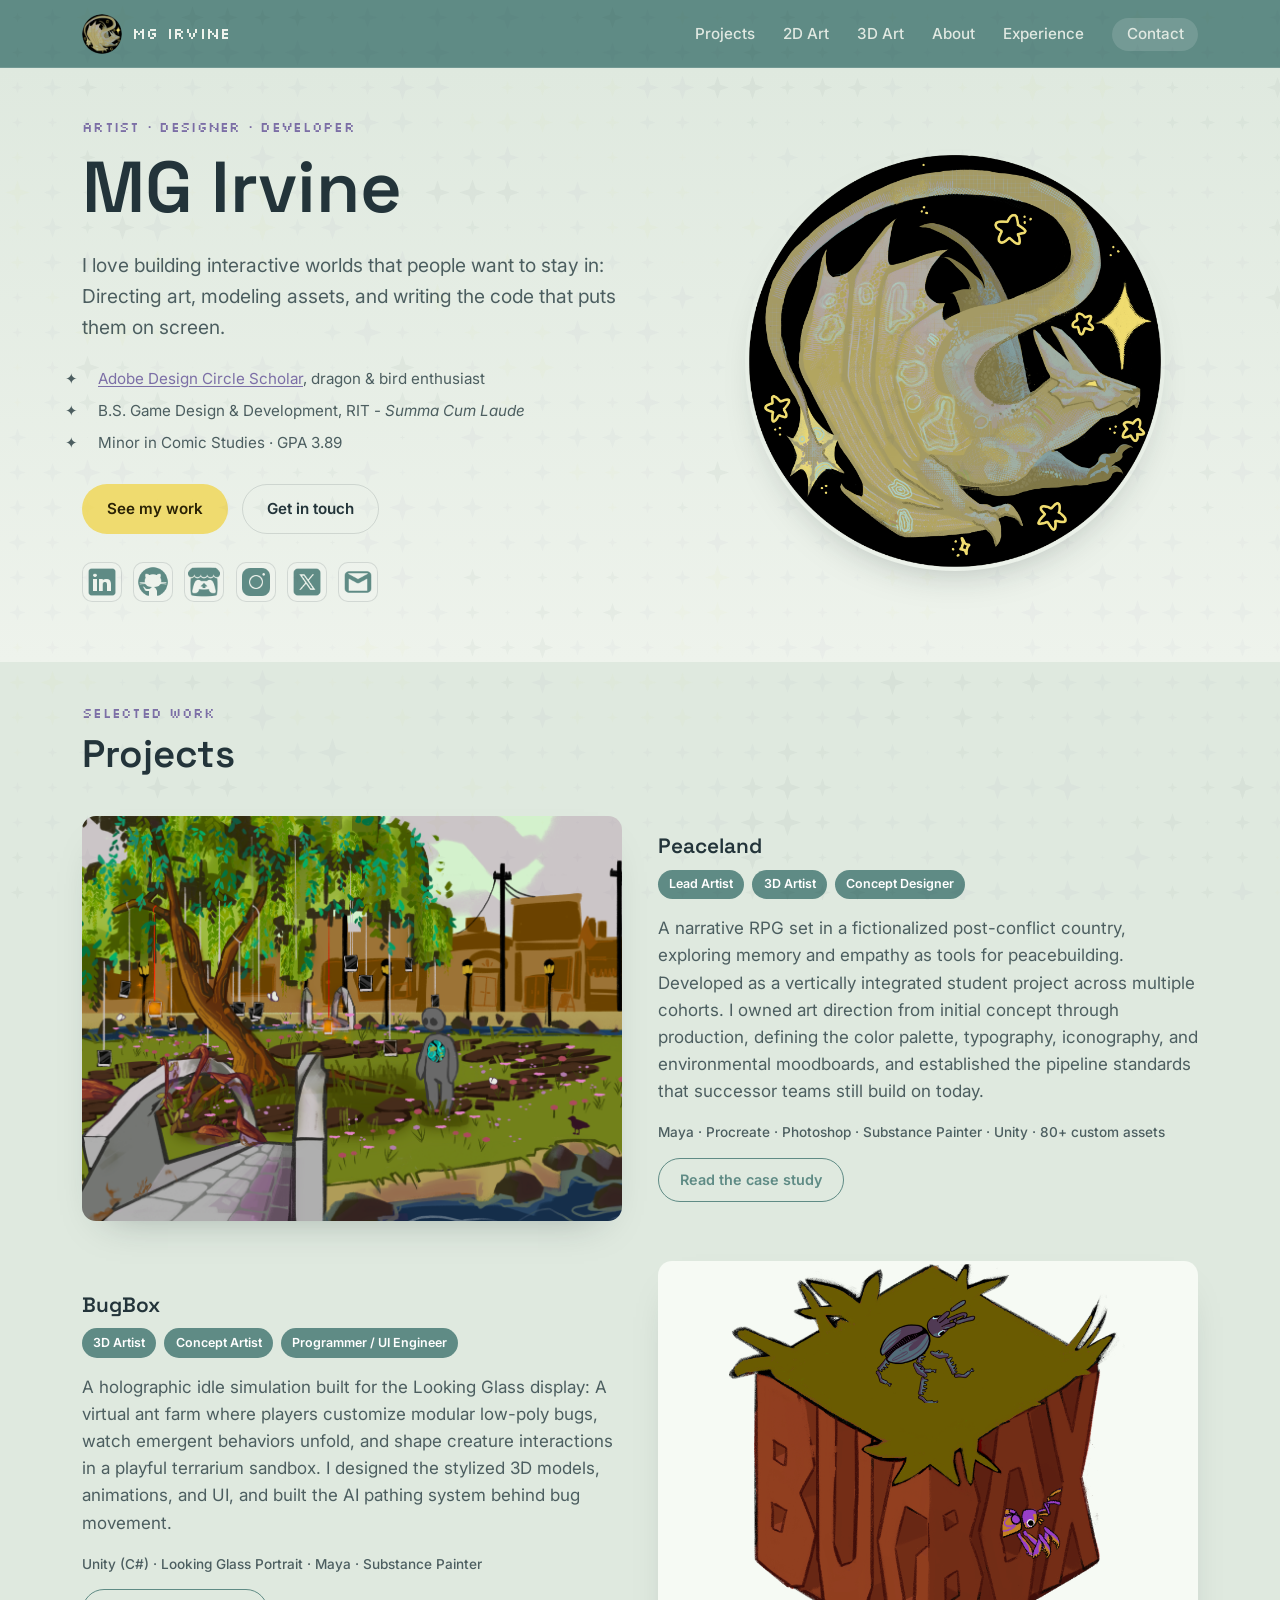
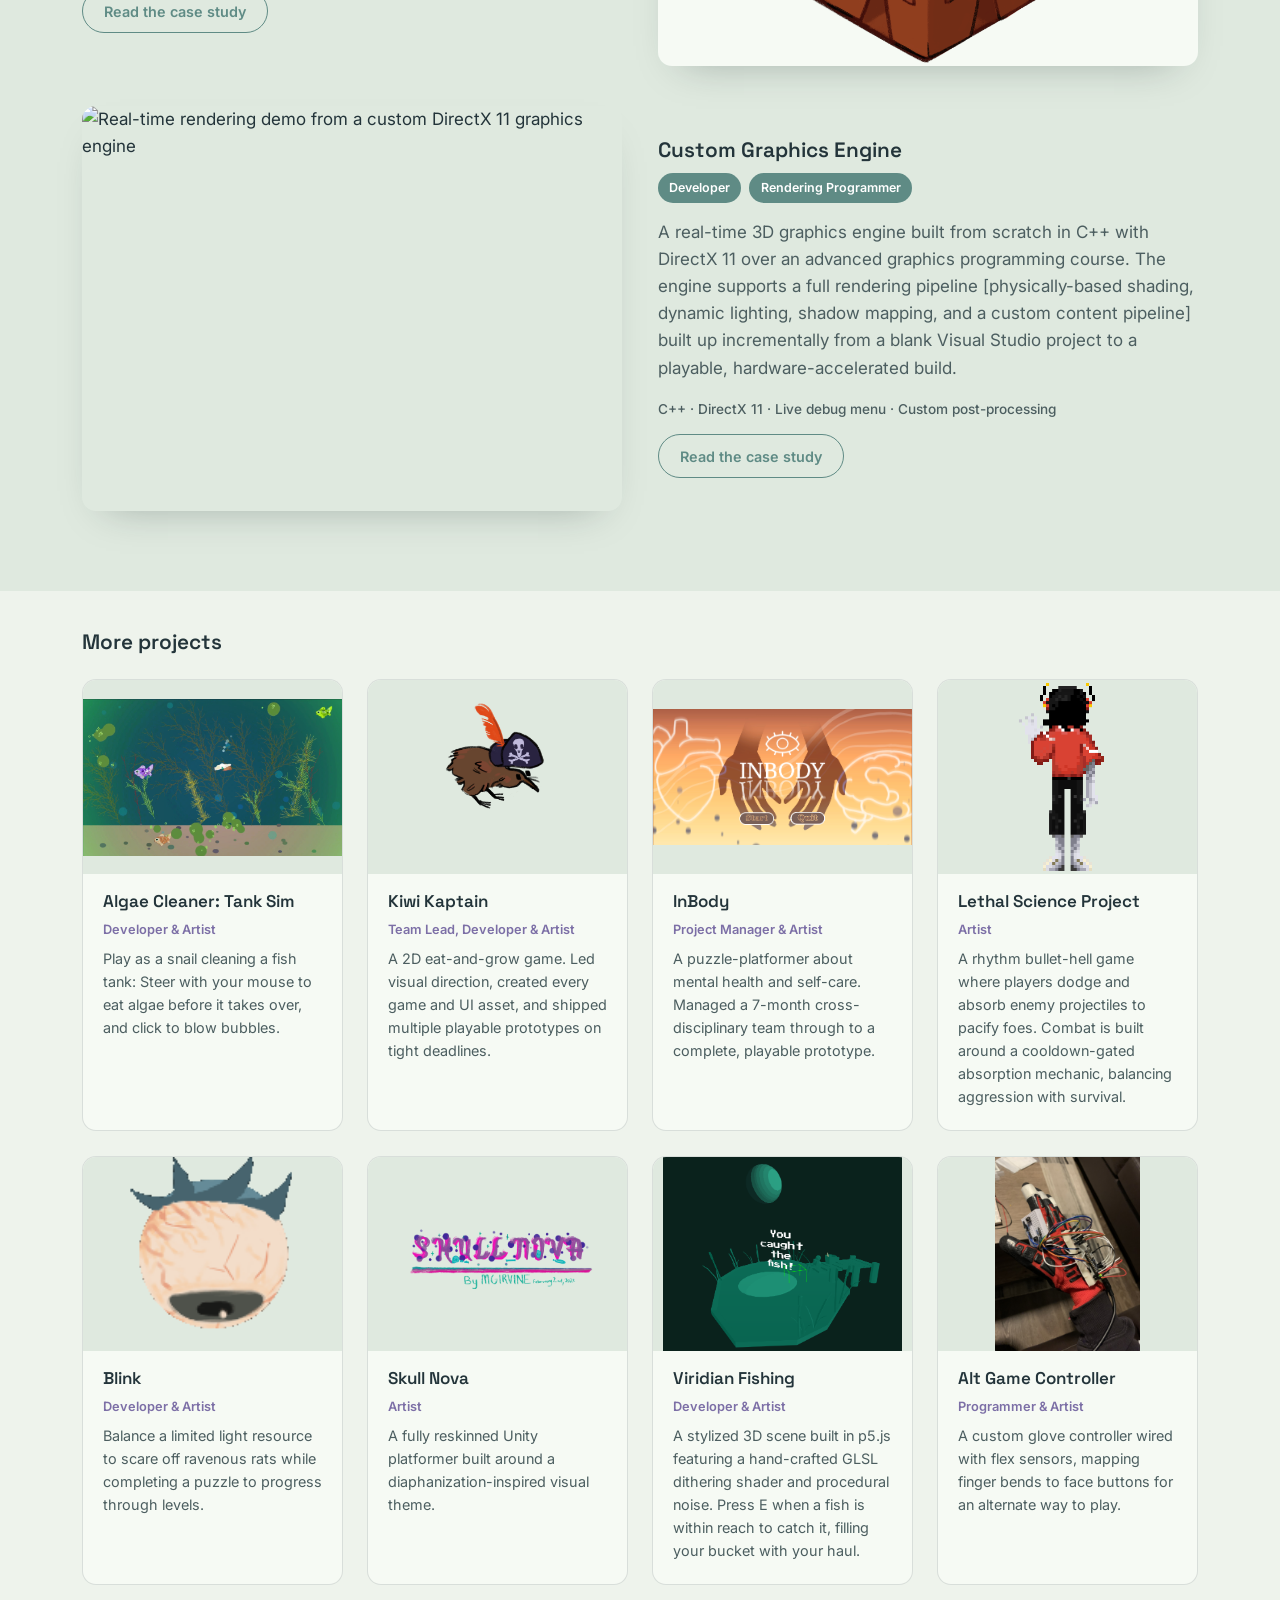
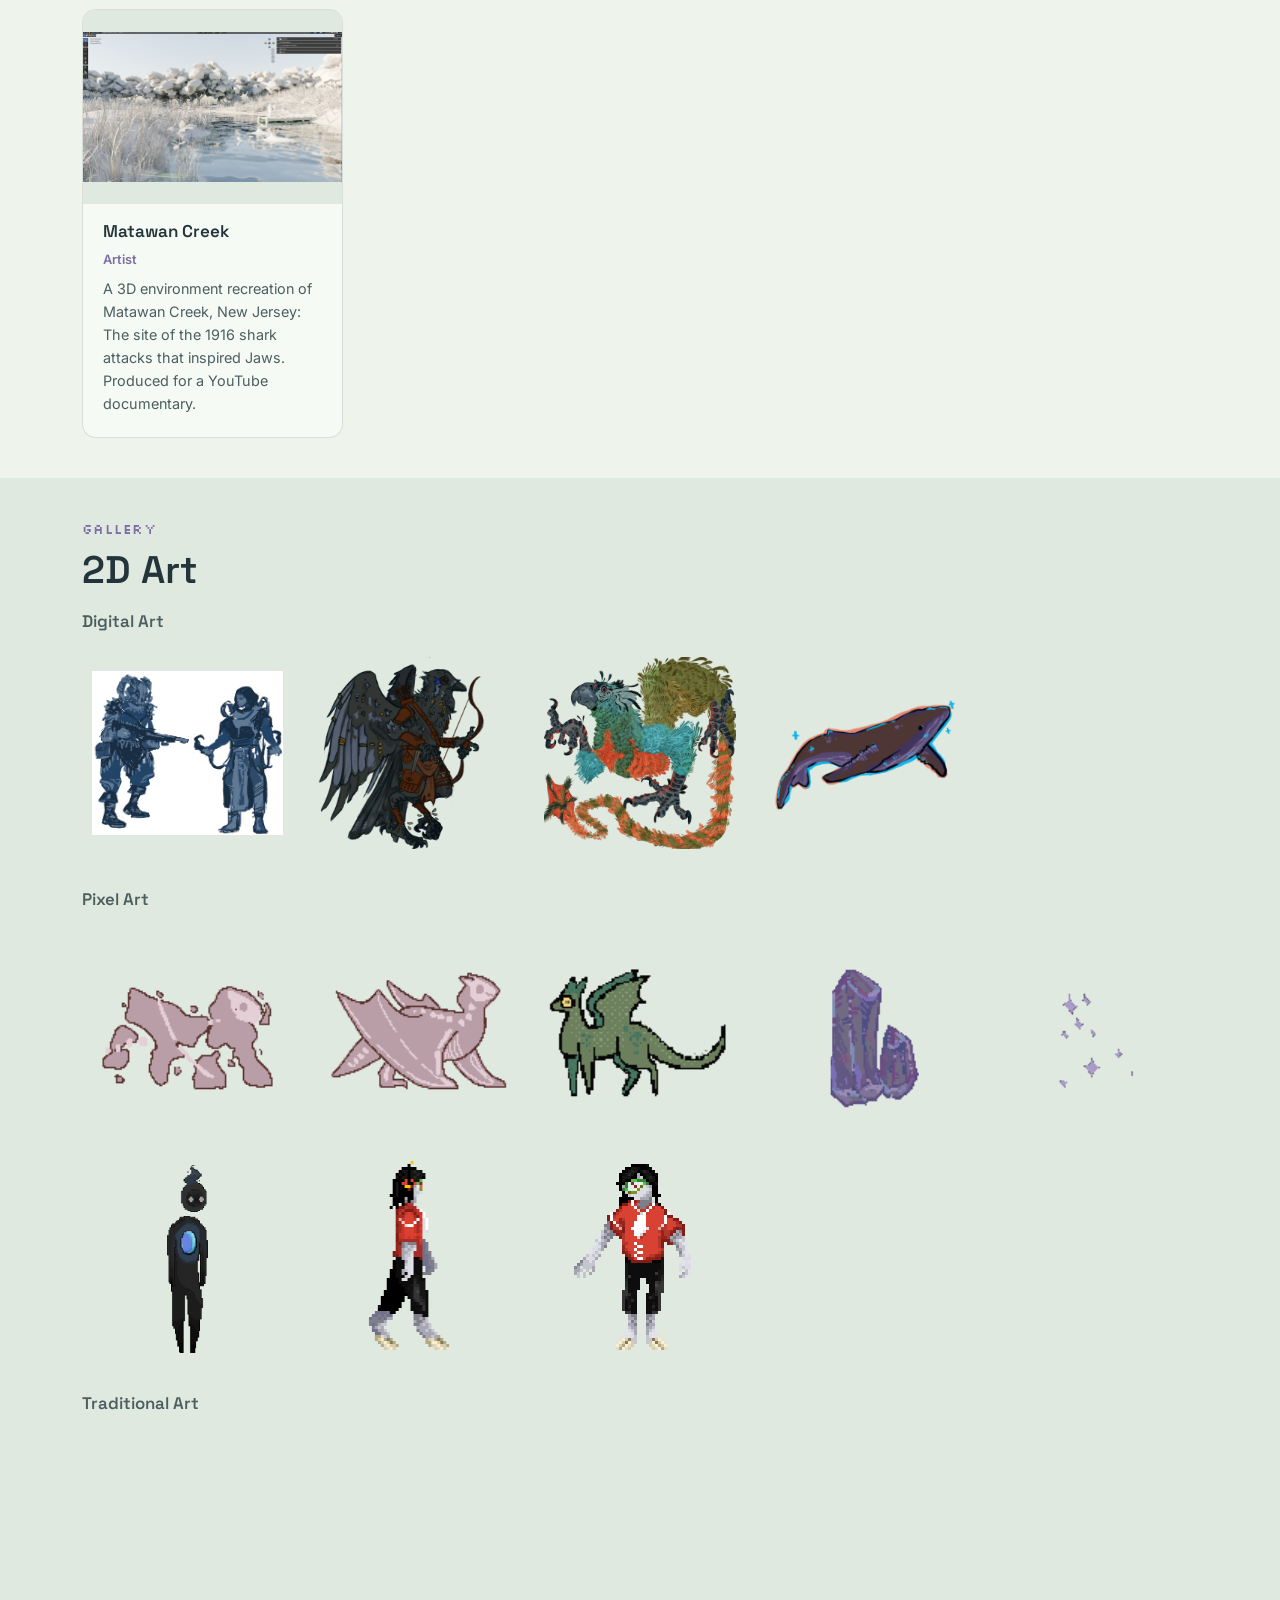
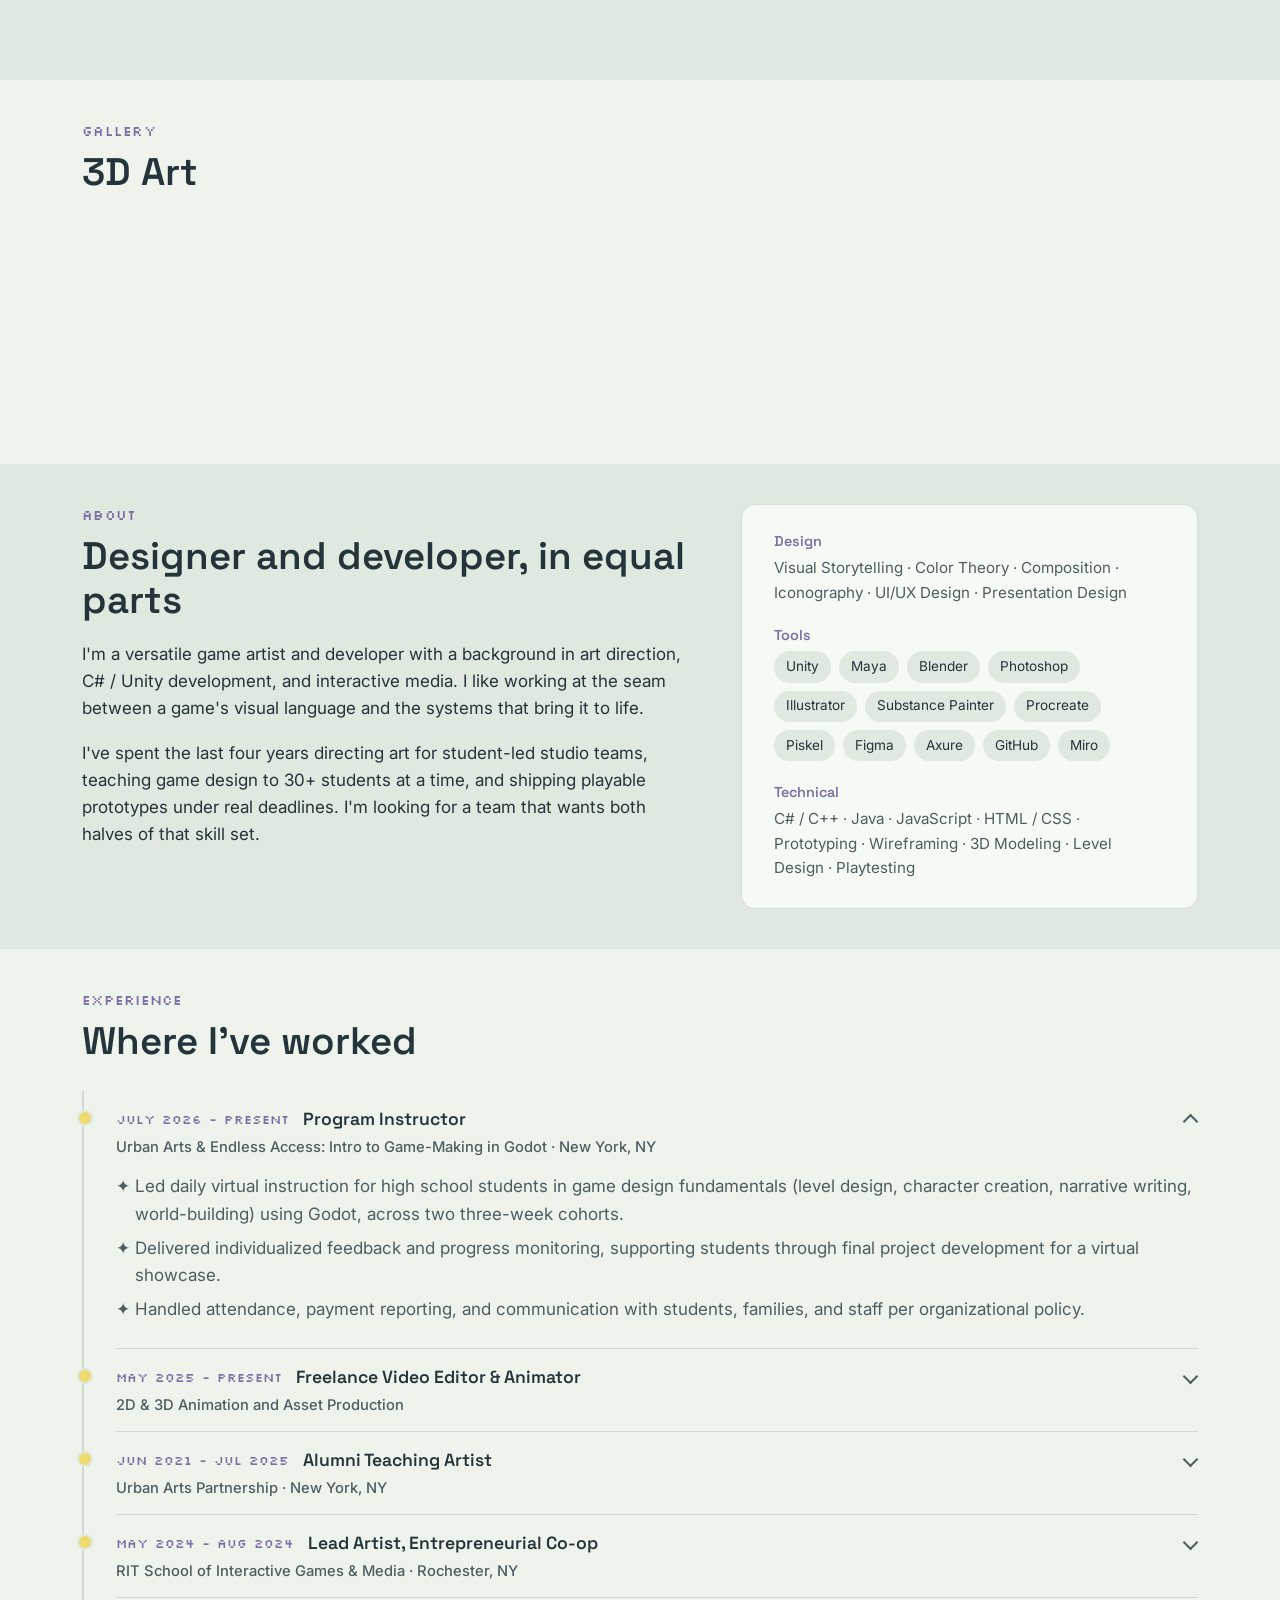
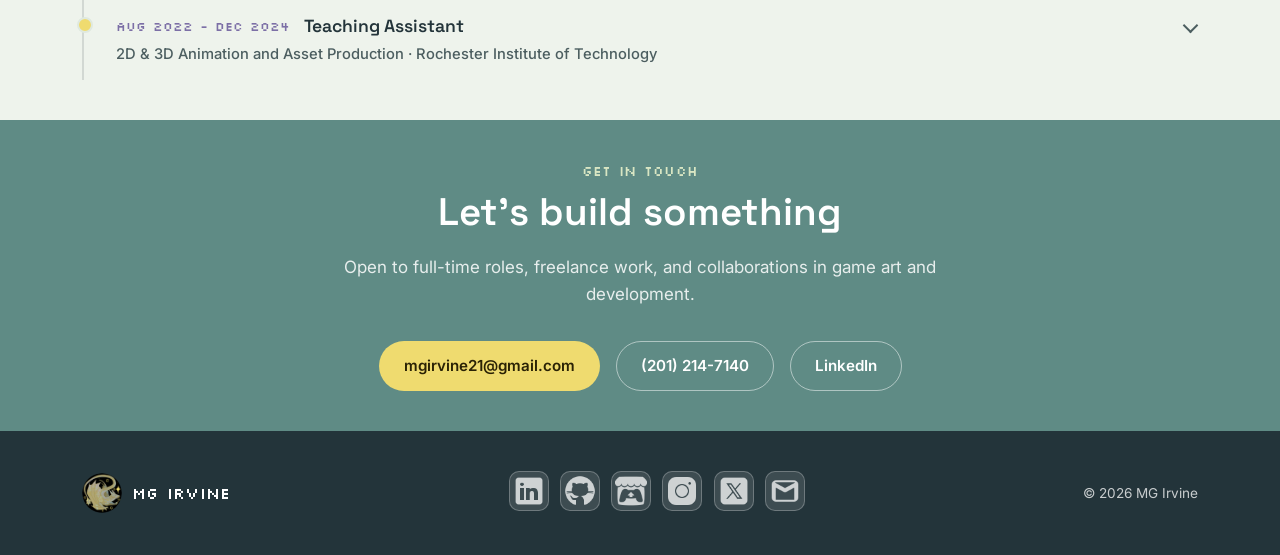
==== commit bce83e3a: "Updated footer links" ====
--- a/html5up-story/index.html
+++ b/html5up-story/index.html
@@ -164,6 +164,8 @@
 						<button class="filter-button" data-filter="developer">Development</button>
 						<button class="filter-button" data-filter="management">Management</button> 
 					</div> -->
+
+					
 					<div class="project-grid">
 
 						<a class="project-card" href="algaecleaner.html" data-tags="developer, artist">
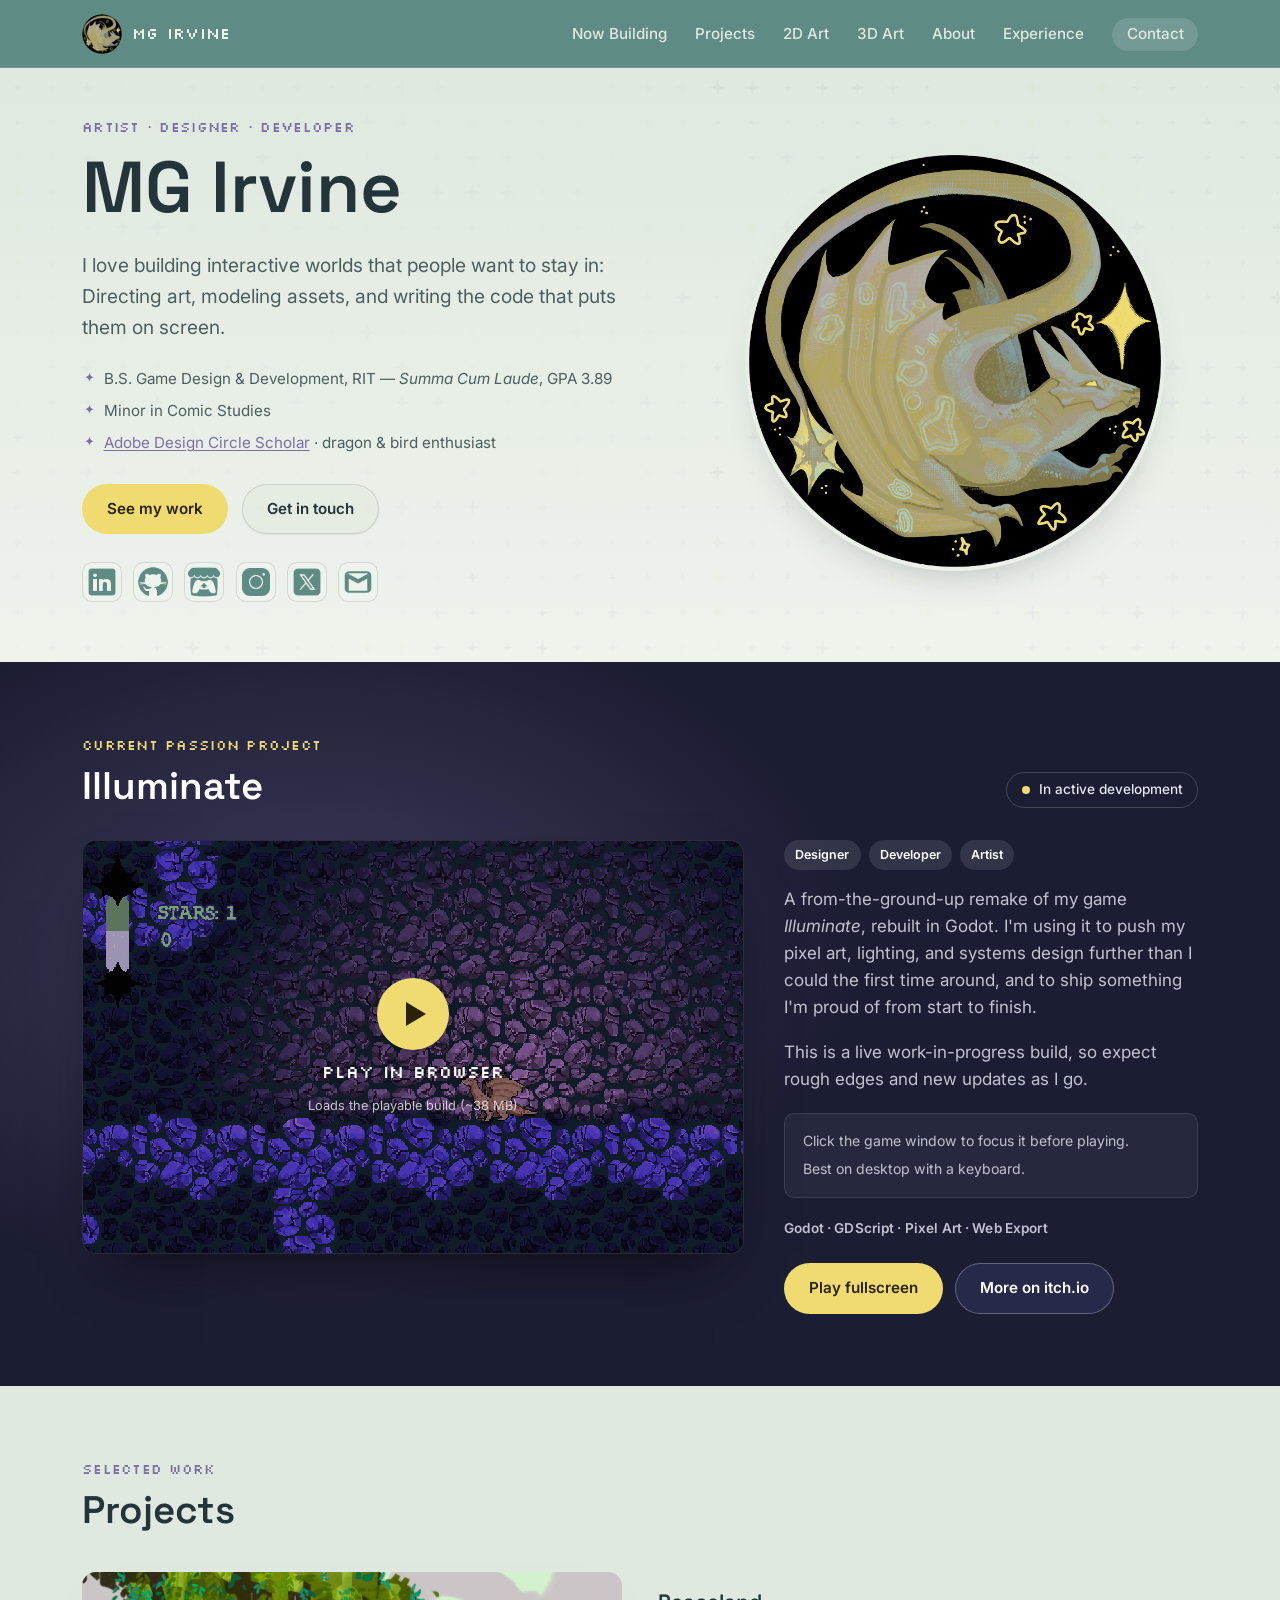
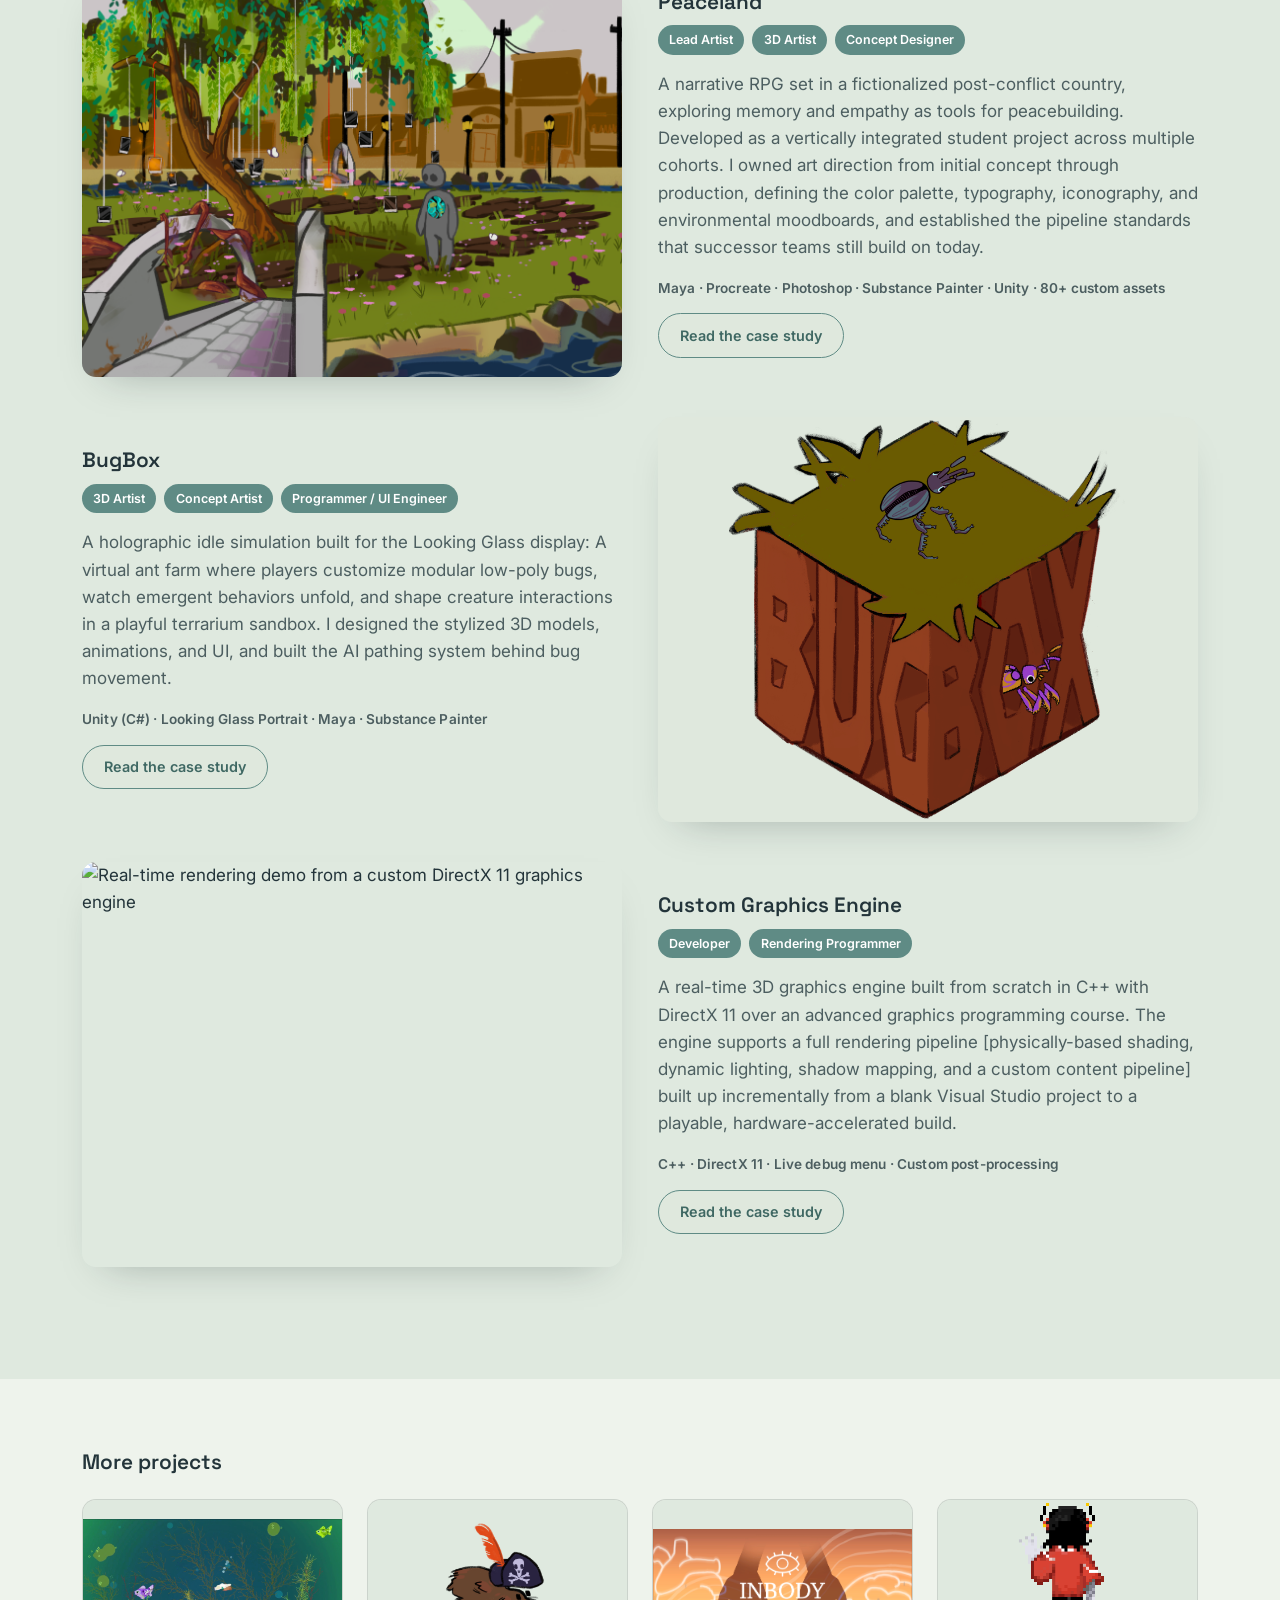
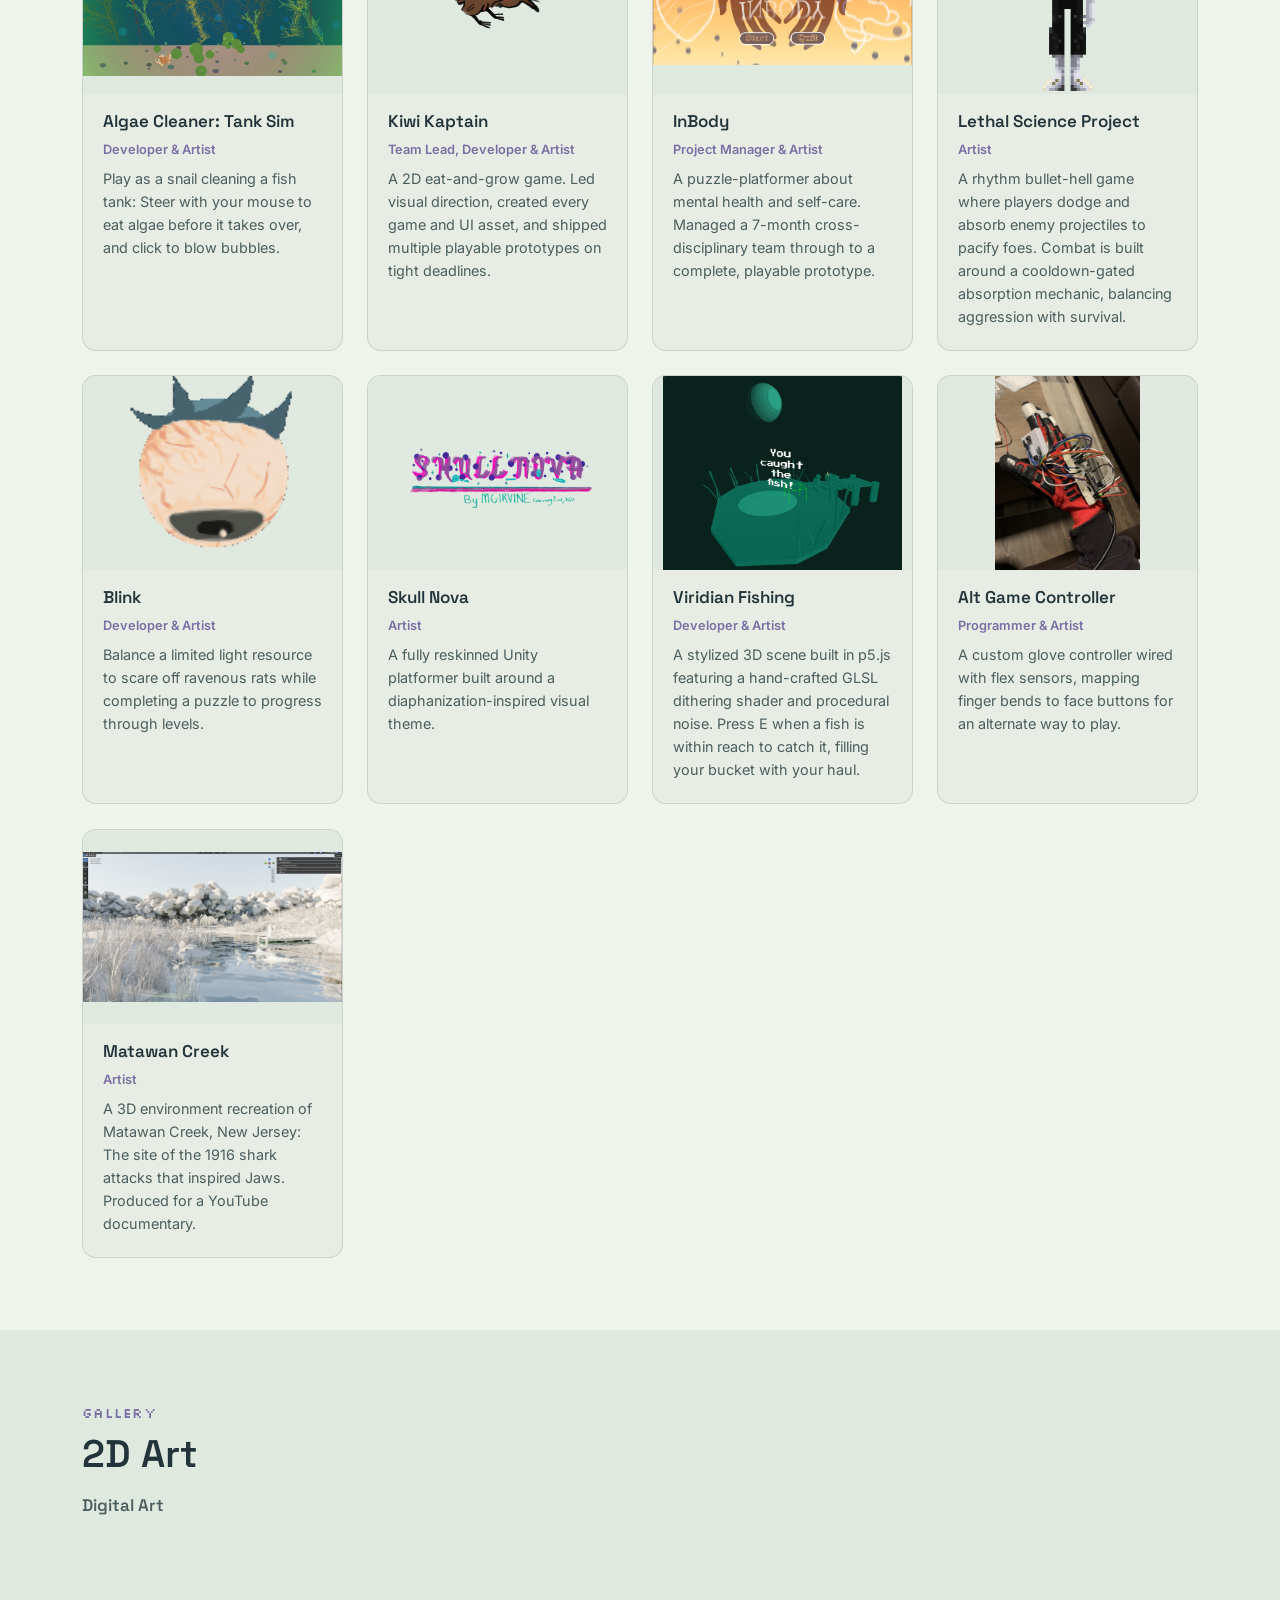
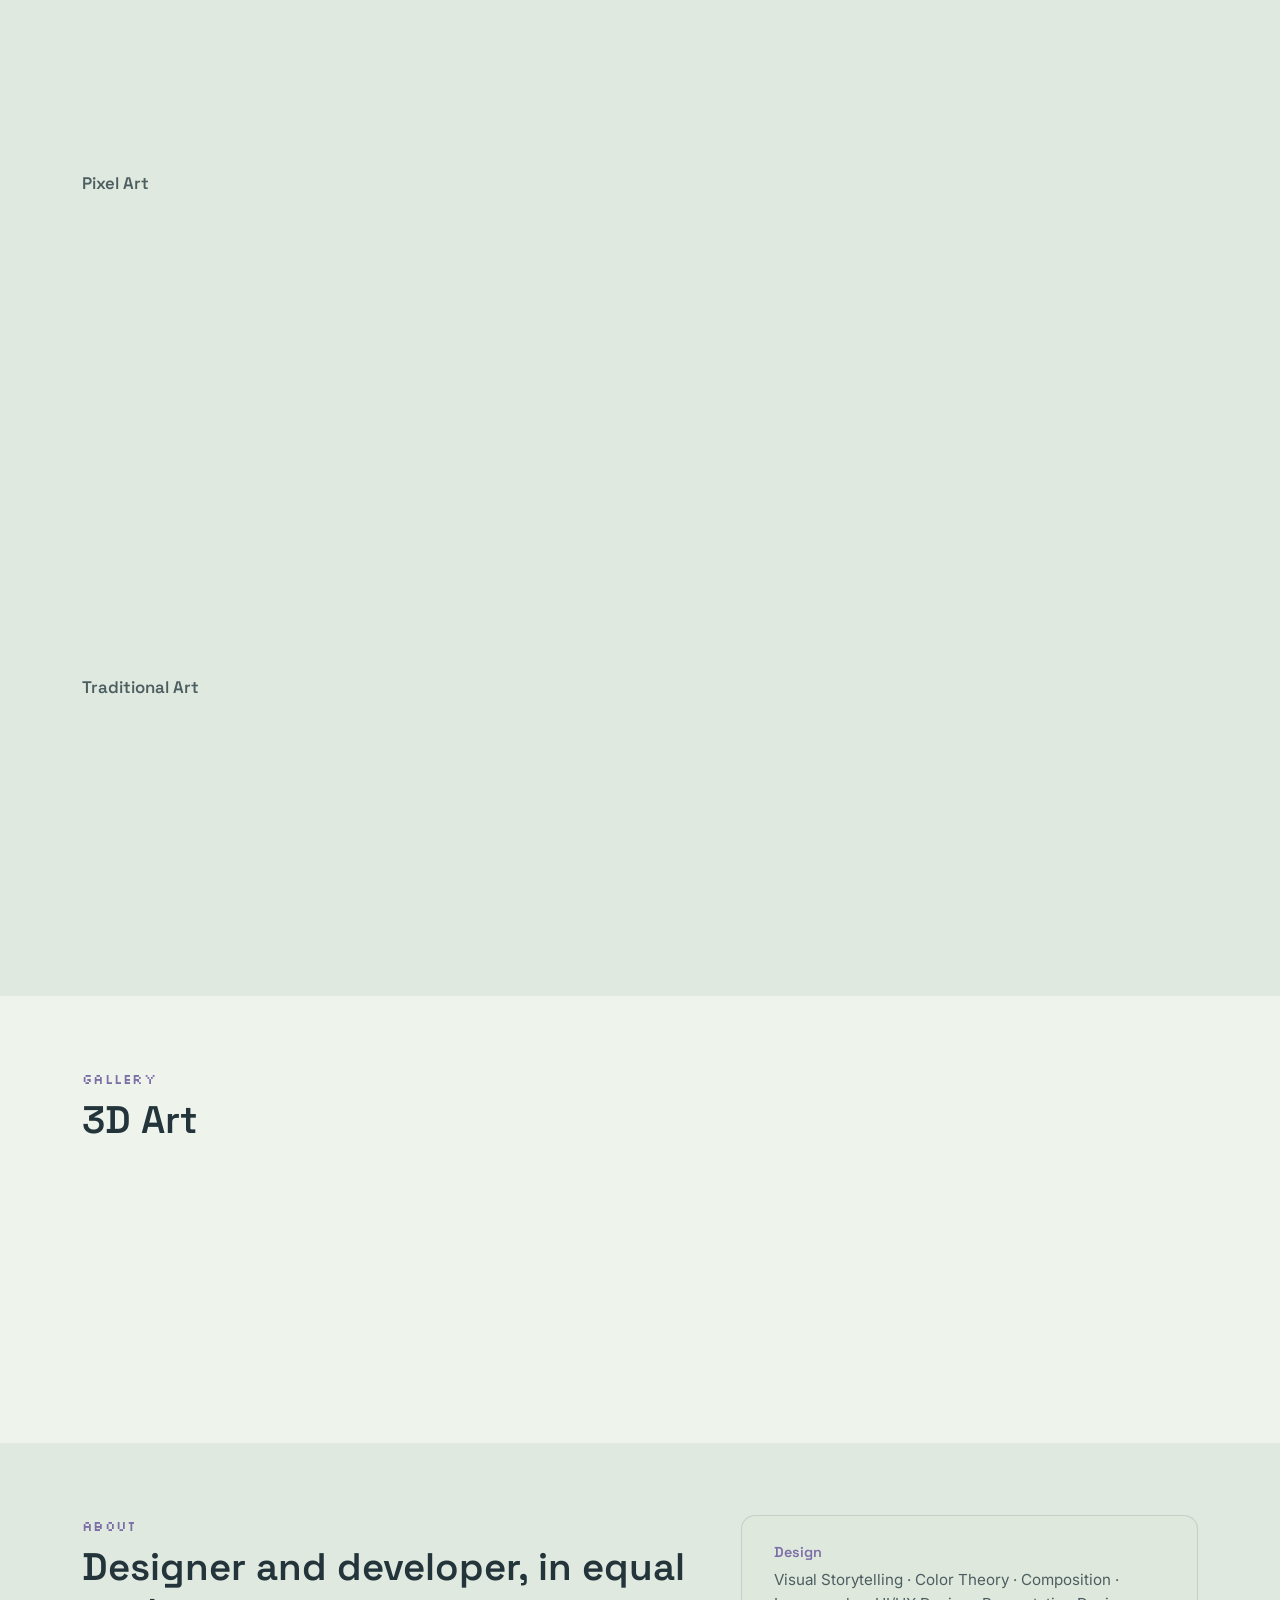
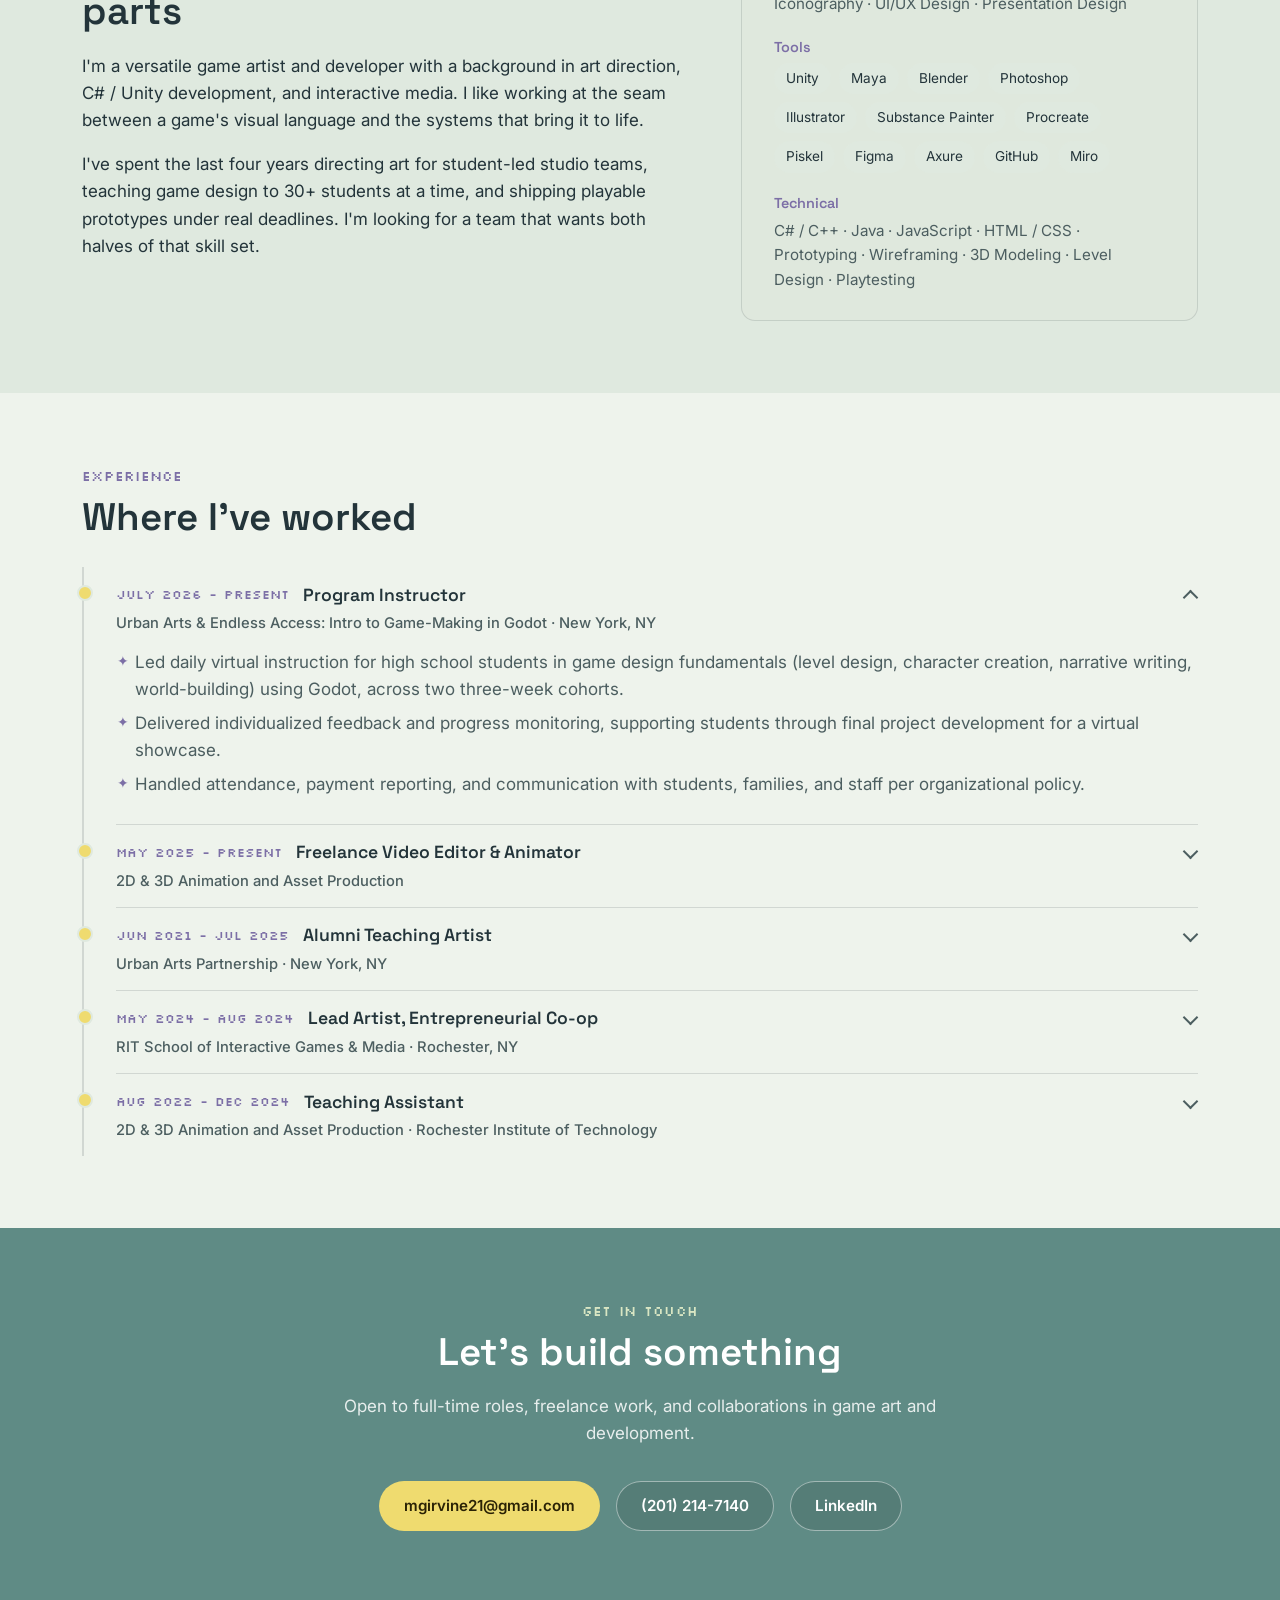
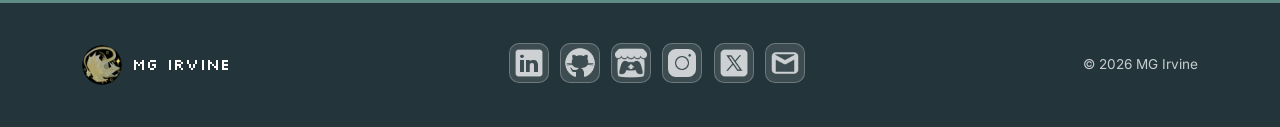
==== commit cbff0924: "UI and Project Case Updates - Updated bkg noise to be reactive to mouse, and dampen opacity to remov" ====
--- a/html5up-story/index.html
+++ b/html5up-story/index.html
@@ -29,6 +29,7 @@
 
 			<nav class="primary-nav" id="primaryNav">
 				<ul>
+					<li><a href="#now-building">Now Building</a></li>
 					<li><a href="#projects">Projects</a></li>
 					<li><a href="#art-2d">2D Art</a></li>
 					<li><a href="#art-3d">3D Art</a></li>
@@ -54,9 +55,9 @@
 						and writing the code that puts them on screen.
 					</p>
 					<ul class="hero-facts">
-						<li><a href="https://blog.adobe.com/en/publish/2021/06/30/announcing-winners-2021-adobe-design-circle-scholarship" target="_blank" rel="noopener">Adobe Design Circle Scholar</a>, dragon &amp; bird enthusiast</li>
-						<li>B.S. Game Design &amp; Development, RIT - <em>Summa Cum Laude</em></li>
-						<li>Minor in Comic Studies · GPA 3.89</li>
+						<li>B.S. Game Design &amp; Development, RIT &mdash; <em>Summa Cum Laude</em>, GPA 3.89</li>
+						<li>Minor in Comic Studies</li>
+						<li><a href="https://blog.adobe.com/en/publish/2021/06/30/announcing-winners-2021-adobe-design-circle-scholarship" target="_blank" rel="noopener">Adobe Design Circle Scholar</a> &middot; dragon &amp; bird enthusiast</li>
 					</ul>
 					<div class="hero-actions">
 						<a href="#projects" class="button button-primary">See my work</a>
@@ -77,6 +78,55 @@
 			</div>
 		</section>
 
+		<!-- ===== Current Passion Project ===== -->
+		<section class="section section-now" id="now-building" aria-labelledby="now-building-title">
+			<div class="section-inner">
+				<div class="now-header">
+					<div>
+						<p class="eyebrow">Current Passion Project</p>
+						<h2 id="now-building-title">Illuminate</h2>
+					</div>
+					<p class="status-pill"><span class="status-dot" aria-hidden="true"></span>In active development</p>
+				</div>
+
+				<div class="now-grid">
+					<div class="game-embed" id="gameEmbed" data-src="https://illuminate-remake.vercel.app/Illuminate_Remake.html">
+						<button type="button" class="game-launch" id="gameLaunch" aria-describedby="gameLaunchHint">
+							<img src="images/irvine_imgs/GAMES/ILLUMINATE/gameshot-illuminate.png" alt="Pixel-art screenshot of Illuminate: a small dragon standing in a glowing purple cave beside two geese" width="1280" height="800" loading="lazy" />
+							<span class="game-launch-overlay">
+								<span class="game-launch-icon" aria-hidden="true"></span>
+								<span class="game-launch-label">Play in browser</span>
+								<span class="game-launch-hint" id="gameLaunchHint">Loads the playable build (~38&nbsp;MB)</span>
+							</span>
+						</button>
+					</div>
+
+					<div class="now-copy">
+						<p class="role-tags">
+							<span>Designer</span><span>Developer</span><span>Artist</span>
+						</p>
+						<p>
+							A from-the-ground-up remake of my game <em>Illuminate</em>, rebuilt in Godot.
+							I&apos;m using it to push my pixel art, lighting, and systems design further than
+							I could the first time around, and to ship something I&apos;m proud of from start to finish.
+						</p>
+						<p>
+							This is a live work-in-progress build, so expect rough edges and new updates as I go.
+						</p>
+						<ul class="now-notes">
+							<li>Click the game window to focus it before playing.</li>
+							<li>Best on desktop with a keyboard.</li>
+						</ul>
+						<p class="spotlight-meta">Godot · GDScript · Pixel Art · Web Export</p>
+						<div class="now-actions">
+							<a href="https://illuminate-remake.vercel.app/Illuminate_Remake.html" target="_blank" rel="noopener" class="button button-primary">Play fullscreen<span class="sr-only"> (opens in a new tab)</span></a>
+							<a href="https://wyrmwings.itch.io/" target="_blank" rel="noopener" class="button button-ghost">More on itch.io</a>
+						</div>
+					</div>
+				</div>
+			</div>
+		</section>
+
 		<!-- ===== Projects ===== -->
 		<section class="section section-alt" id="projects">
 			<div class="section-inner">
@@ -267,10 +317,10 @@
 							<img src="images/irvine_imgs/2D/DIG/digitalart-characterdesign.jpg" alt="Digital painting character designs" loading="lazy" />
 						</a>
 						<a class="gallery-item" href="images/irvine_imgs/2D/DIG/digitalart-characterdesign2.png" target="_blank" rel="noopener">
-							<img src="images/irvine_imgs/2D/DIG/digitalart-characterdesign2.png" alt="Digital painting character designs" loading="lazy" />
+							<img src="images/irvine_imgs/2D/DIG/digitalart-characterdesign2.png" alt="Digital character design sheet" loading="lazy" />
 						</a>
 						<a class="gallery-item" href="images/irvine_imgs/2D/DIG/digitalart-dragon.png" target="_blank" rel="noopener">
-							<img src="images/irvine_imgs/2D/DIG/digitalart-dragon.png" alt="Digital painting of a dragon, alternate piece" loading="lazy" />
+							<img src="images/irvine_imgs/2D/DIG/digitalart-dragon.png" alt="Digital painting of a dragon" loading="lazy" />
 						</a>
 						<a class="gallery-item" href="images/irvine_imgs/2D/DIG/digitalart-whale.png" target="_blank" rel="noopener">
 							<img src="images/irvine_imgs/2D/DIG/digitalart-whale.png" alt="Digital painting of a whale" loading="lazy" />
@@ -300,7 +350,7 @@
 							<img src="images/irvine_imgs/2D/PIXLE/gameart-solomenthour-pixle-idle.gif" alt="Solomenthour idle animation, pixel art" loading="lazy" />
 						</a>
 						<a class="gallery-item" href="images/irvine_imgs/GAMES/LETHAL/gameart-leathal-pixle-player-walk.gif" target="_blank" rel="noopener">
-							<img src="images/irvine_imgs/GAMES/LETHAL/gameart-leathal-pixle-player-walk.gif" alt="Lethal Science player walk animation, alternate" loading="lazy" />
+							<img src="images/irvine_imgs/GAMES/LETHAL/gameart-leathal-pixle-player-walk.gif" alt="Lethal Science player walk animation, pixel art" loading="lazy" />
 						</a>
 						<a class="gallery-item" href="images/irvine_imgs/GAMES/LETHAL/gameart-leathal-pixle-player-death.gif" target="_blank" rel="noopener">
 							<img src="images/irvine_imgs/GAMES/LETHAL/gameart-leathal-pixle-player-death.gif" alt="Lethal Science player death animation, pixel art" loading="lazy" />
@@ -331,8 +381,8 @@
 					<a class="gallery-item" href="images/irvine_imgs/3D/BUGBOX/3D-bugbox-model.gif" target="_blank" rel="noopener">
 						<img src="images/irvine_imgs/3D/BUGBOX/3D-bugbox-model.gif" alt="3D bug model turnaround from BugBox" loading="lazy" />
 					</a>
-					<a class="gallery-item" href="images/irvine_imgs/3D/BUGBOX/3D-bugbox-model.gif" target="_blank" rel="noopener">
-						<img src="images/irvine_imgs/3D/BUGBOX/3D-bugbox-model2.gif" alt="3D bug model turnaround from BugBox" loading="lazy" />
+					<a class="gallery-item" href="images/irvine_imgs/3D/BUGBOX/3D-bugbox-model2.gif" target="_blank" rel="noopener">
+						<img src="images/irvine_imgs/3D/BUGBOX/3D-bugbox-model2.gif" alt="Second 3D bug model turnaround from BugBox" loading="lazy" />
 					</a>
 				</div>
 			</div>
@@ -503,6 +553,5 @@
 	<script src="assets/js/cursor-stars.js" defer></script>
 	<script src="assets/js/bg-noise.js" defer></script>
 	<script src="assets/js/tilt.js" defer></script>
-	<script src="assets/js/project-filter.js" defer></script>
 </body>
-</html>+</html>
--- a/html5up-story/assets/css/main.css
+++ b/html5up-story/assets/css/main.css
@@ -21,7 +21,7 @@
 :root {
 	--bg: #eef3ec;
 	--bg-alt: #dfe9df;
-	--surface: #f6faf4;
+	--surface: #dfe7db80;
 	--header: #5f8b85;
 	--header-ink: #eef3ec;
 	--ink: #23343a;
@@ -98,7 +98,33 @@
 }
 
 /* ---------- 3. Layout helpers ---------- */
-.section { padding: 2.5rem 0; }
+.sr-only {
+	position: absolute;
+	width: 1px;
+	height: 1px;
+	padding: 0;
+	margin: -1px;
+	overflow: hidden;
+	clip: rect(0, 0, 0, 0);
+	white-space: nowrap;
+	border: 0;
+}
+
+.section { padding: 4.5rem 0; }
+
+/* Star field sits above section backgrounds but beneath all content. */
+.bg-stars {
+	position: fixed;
+	inset: 0;
+	z-index: 0;
+	pointer-events: none;
+	mix-blend-mode: multiply;
+}
+.section-inner,
+.hero-inner {
+	position: relative;
+	z-index: 1;
+}
 .section-alt { background: var(--bg-alt); }
 .section-inner {
 	max-width: var(--max);
@@ -215,16 +241,33 @@
 	display: grid;
 	gap: 0.5rem;
 }
-.hero-facts li{
-	padding-left: 1rem;
+.hero-facts li {
+	position: relative;
+	padding-left: 1.35rem;
 	font-size: 0.95rem;
 	color: var(--ink-soft);
 }
-.hero-facts li::marker, 
-.timeline-what li::marker,
-.feature-list li::marker {
-	content: "✦ "
-}
+.timeline-what ul,
+.feature-list {
+	list-style: none;
+}
+.timeline-what li,
+.feature-list li {
+	position: relative;
+}
+.hero-facts li::before,
+.timeline-what li::before,
+.feature-list li::before {
+	content: "\2726";
+	position: absolute;
+	left: -1.15rem;
+	top: 0;
+	color: var(--violet);
+	font-size: 0.85em;
+	line-height: inherit;
+}
+.hero-facts li::before { left: 0.1rem; }
+.feature-list li { break-inside: avoid; }
 .hero-facts a { color: var(--violet); text-decoration: underline; text-underline-offset: 2px; }
 .hero-actions { display: flex; gap: 0.9rem; flex-wrap: wrap; margin: 1.75rem 0; }
 
@@ -429,8 +472,165 @@
 .spotlight-copy p { color: var(--ink-soft); }
 .spotlight-meta {
 	font-size: 0.85rem;
-	color: var(--gold);
+	color: var(--violet);
+	font-weight: 600;
+	letter-spacing: 0.01em;
+}
+
+/* Current passion project */
+.section-now {
+	background: #1b1d33;
+	color: #e7e6f3;
+	position: relative;
+	overflow: hidden;
+}
+.section-now::before {
+	content: "";
+	position: absolute;
+	inset: 0;
+	background: radial-gradient(60% 70% at 25% 40%, rgba(124, 111, 166, 0.35), transparent 70%);
+	pointer-events: none;
+}
+.section-now .section-inner { position: relative; }
+.section-now .eyebrow { color: var(--gold); }
+.section-now h2 { color: #fff; margin: 0; }
+.section-now .now-copy p { color: rgba(231, 230, 243, 0.82); }
+.section-now .spotlight-meta { color: var(--gold); }
+.section-now .role-tags span { background: rgba(255, 255, 255, 0.1); color: #fff; }
+.section-now .button-ghost { background: #26294a; border-color: rgba(255, 255, 255, 0.28); color: #fff; box-shadow: none; }
+.section-now .button-ghost:hover { background: #30345c; border-color: rgba(255, 255, 255, 0.45); }
+
+.now-header {
+	display: flex;
+	align-items: flex-end;
+	justify-content: space-between;
+	gap: 1rem;
+	flex-wrap: wrap;
+	margin-bottom: 2rem;
+}
+.status-pill {
+	display: inline-flex;
+	align-items: center;
+	gap: 0.55rem;
+	margin: 0;
+	padding: 0.4rem 0.9rem;
+	border-radius: 999px;
+	border: 1px solid rgba(255, 255, 255, 0.18);
+	font-size: 0.85rem;
 	font-weight: 500;
+	color: #e7e6f3;
+}
+.status-dot {
+	width: 0.5rem;
+	height: 0.5rem;
+	border-radius: 50%;
+	background: var(--gold);
+	box-shadow: 0 0 0 0 rgba(239, 219, 111, 0.6);
+	animation: status-pulse 2s ease-out infinite;
+}
+@keyframes status-pulse {
+	70% { box-shadow: 0 0 0 8px rgba(239, 219, 111, 0); }
+	100% { box-shadow: 0 0 0 0 rgba(239, 219, 111, 0); }
+}
+
+.now-grid {
+	display: grid;
+	grid-template-columns: minmax(0, 1.6fr) minmax(0, 1fr);
+	gap: 2.5rem;
+	align-items: start;
+}
+.game-embed {
+	position: relative;
+	aspect-ratio: 16 / 10;
+	border-radius: var(--radius);
+	overflow: hidden;
+	background: #0e0f1d;
+	border: 1px solid rgba(255, 255, 255, 0.12);
+	box-shadow: 0 30px 60px -30px rgba(0, 0, 0, 0.7);
+}
+.game-embed iframe {
+	display: block;
+	width: 100%;
+	height: 100%;
+	border: 0;
+}
+.game-launch {
+	position: absolute;
+	inset: 0;
+	width: 100%;
+	height: 100%;
+	padding: 0;
+	border: 0;
+	background: none;
+	cursor: pointer;
+	color: #fff;
+	font: inherit;
+}
+.game-launch img {
+	width: 100%;
+	height: 100%;
+	object-fit: cover;
+	image-rendering: pixelated;
+	transition: transform 0.4s ease, filter 0.4s ease;
+	filter: brightness(0.7);
+}
+.game-launch:hover img,
+.game-launch:focus-visible img { transform: scale(1.03); filter: brightness(0.55); }
+.game-launch:focus-visible { outline: 3px solid var(--gold); outline-offset: -3px; }
+.game-launch-overlay {
+	position: absolute;
+	inset: 0;
+	display: flex;
+	flex-direction: column;
+	align-items: center;
+	justify-content: center;
+	gap: 0.6rem;
+	text-align: center;
+}
+.game-launch-icon {
+	width: 4.5rem;
+	height: 4.5rem;
+	border-radius: 50%;
+	background: var(--gold);
+	position: relative;
+	box-shadow: 0 10px 30px -8px rgba(0, 0, 0, 0.6);
+	transition: transform 0.25s ease;
+}
+.game-launch-icon::after {
+	content: "";
+	position: absolute;
+	top: 50%;
+	left: 54%;
+	transform: translate(-50%, -50%);
+	border-style: solid;
+	border-width: 0.8rem 0 0.8rem 1.3rem;
+	border-color: transparent transparent transparent #2a2205;
+}
+.game-launch:hover .game-launch-icon { transform: scale(1.08); }
+.game-launch-label {
+	font-family: var(--font-pixel);
+	font-size: 1.05rem;
+	text-shadow: 0 2px 8px rgba(0, 0, 0, 0.6);
+}
+.game-launch-hint { font-size: 0.8rem; color: rgba(255, 255, 255, 0.75); }
+
+.now-copy .role-tags { margin-top: 0; }
+.now-notes {
+	margin: 1.25rem 0;
+	padding: 1rem 1.1rem;
+	list-style: none;
+	border-radius: 10px;
+	background: rgba(255, 255, 255, 0.05);
+	border: 1px solid rgba(255, 255, 255, 0.1);
+	font-size: 0.88rem;
+	color: rgba(231, 230, 243, 0.8);
+	display: grid;
+	gap: 0.35rem;
+}
+.now-actions { display: flex; gap: 0.75rem; flex-wrap: wrap; margin-top: 1.5rem; }
+
+@media (max-width: 900px) {
+	.now-grid { grid-template-columns: 1fr; gap: 1.75rem; }
 }
 
 .side-projects { margin-top: 0; }
@@ -537,8 +737,8 @@
 .contact-inner { display: flex; flex-direction: column; align-items: center; }
 .contact-inner p { color: rgba(255,255,255,0.85); }
 .contact-links { display: flex; gap: 1rem; flex-wrap: wrap; justify-content: center; margin-top: 1rem; }
-.section-contact .button-ghost { border-color: rgba(255,255,255,0.5); color: #fff; }
-.section-contact .button-ghost:hover { background: rgba(255,255,255,0.12); }
+.section-contact .button-ghost { background: #557d77; border-color: rgba(255,255,255,0.45); color: #fff; box-shadow: none; }
+.section-contact .button-ghost:hover { background: #4b706b; border-color: rgba(255,255,255,0.7); }
 
 .site-footer { background: var(--ink); color: rgba(255,255,255,0.75); padding: 2.5rem 0; }
 .footer-inner { display: flex; align-items: center; justify-content: space-between; flex-wrap: wrap; gap: 1rem; }
@@ -597,10 +797,10 @@
 }
 .button:hover { transform: translateY(-2px); }
 .button-primary { background: var(--gold); color: #2a2205; }
-.button-primary:hover { background: #a17f27; }
-.button-ghost { border-color: var(--line); color: var(--ink); }
-.button-ghost:hover { background: var(--surface); }
-.button-outline { border-color: var(--header); color: var(--header); padding: 0.6rem 1.3rem; font-size: 0.9rem; }
+.button-primary:hover { background: #e2c94a; }
+.button-ghost { background: var(--surface); border-color: var(--line); color: var(--ink); box-shadow: 0 1px 2px rgba(23, 40, 40, 0.06); }
+.button-ghost:hover { background: #fff; border-color: rgba(35, 52, 58, 0.28); }
+.button-outline { background: var(--surface); border-color: var(--header); color: #3f6863; padding: 0.6rem 1.3rem; font-size: 0.9rem; }
 .button-outline:hover { background: var(--header); color: #fff; }
 
 /* ---------- 12. Motion & responsive ---------- */
@@ -611,7 +811,7 @@
 
 /* ~1024px — tablet: tighten the outer rhythm, nothing restructures yet */
 @media (max-width: 1024px) {
-	.section { padding: 2.25rem 0; }
+	.section { padding: 3.5rem 0; }
 	.hero-inner { gap: 2rem; }
 	.spotlight { gap: 2rem; }
 	.about-grid { gap: 2rem; }
@@ -671,7 +871,7 @@
 
 /* ~560px — small phones: stack action groups, simplify spacing */
 @media (max-width: 560px) {
-	.section { padding: 1.75rem 0; }
+	.section { padding: 2.75rem 0; }
 	.section-inner { padding: 0 1.1rem; }
 
 	.hero-actions,
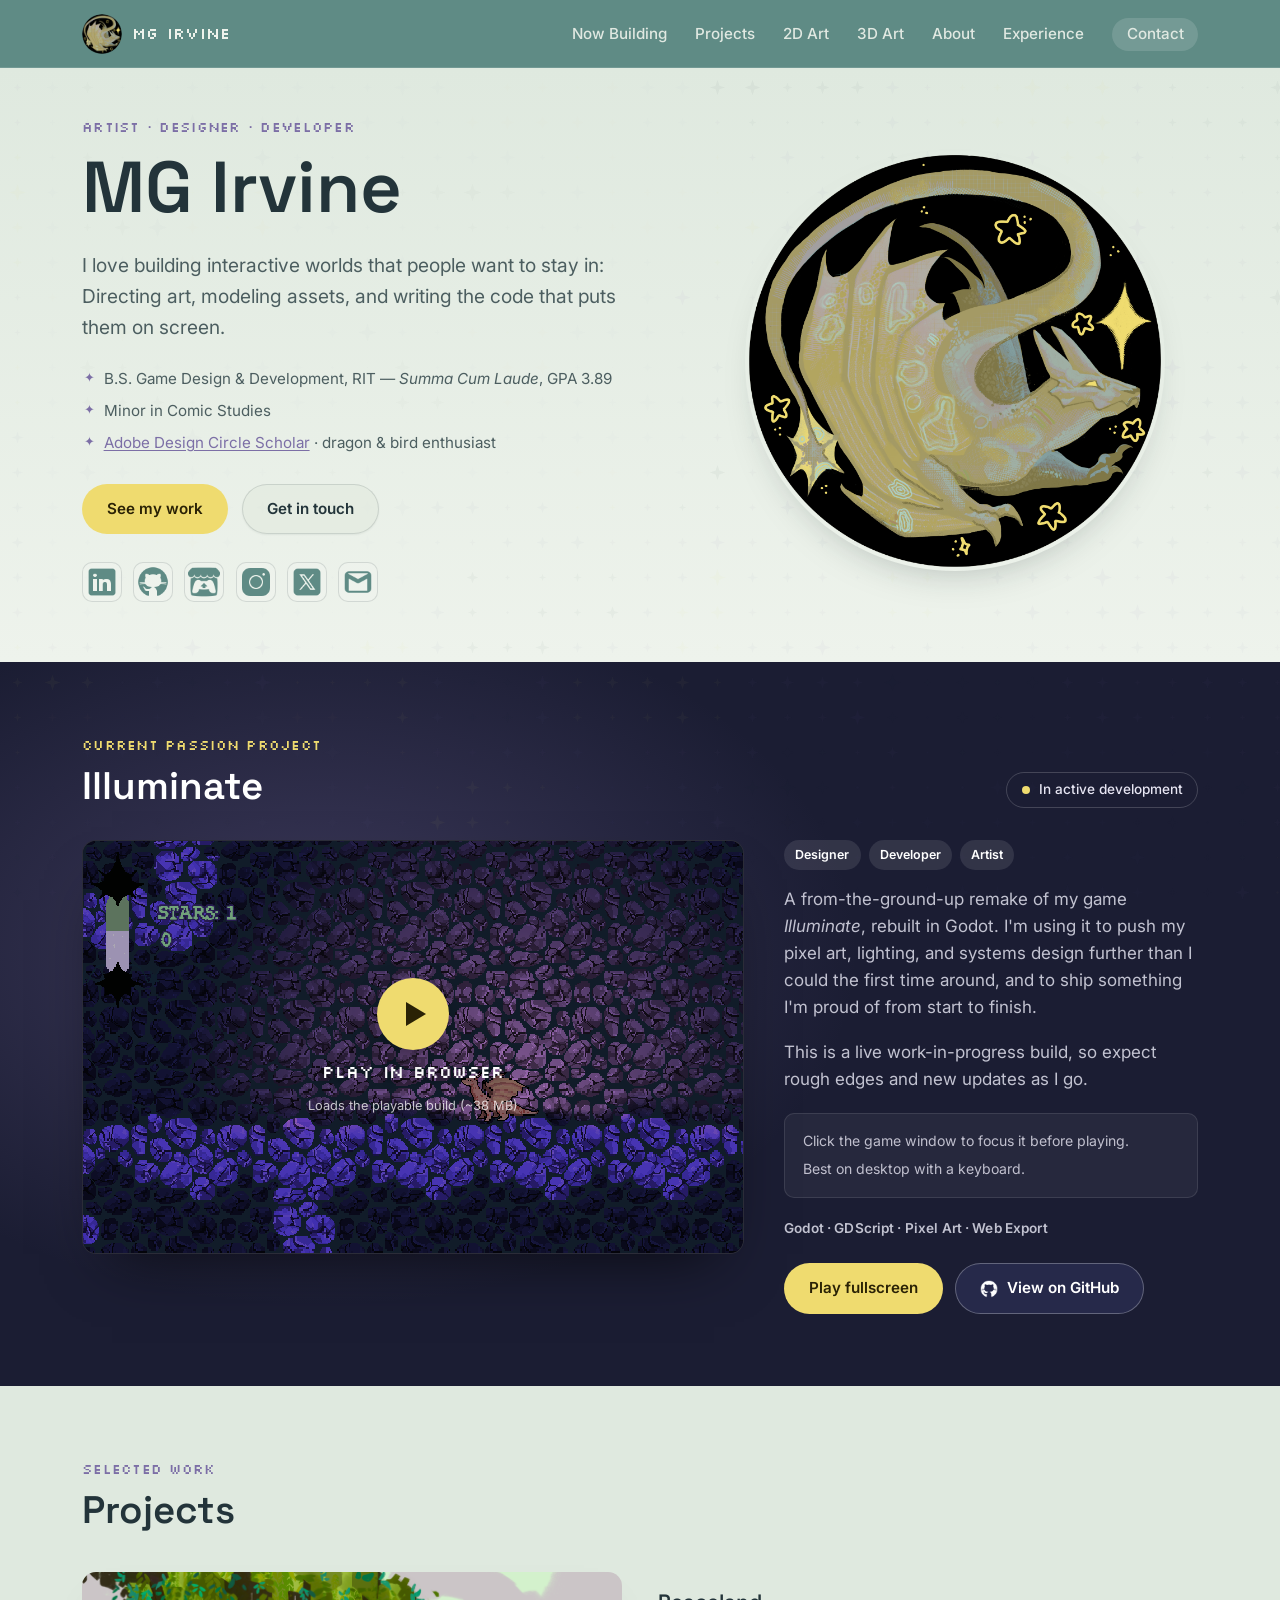
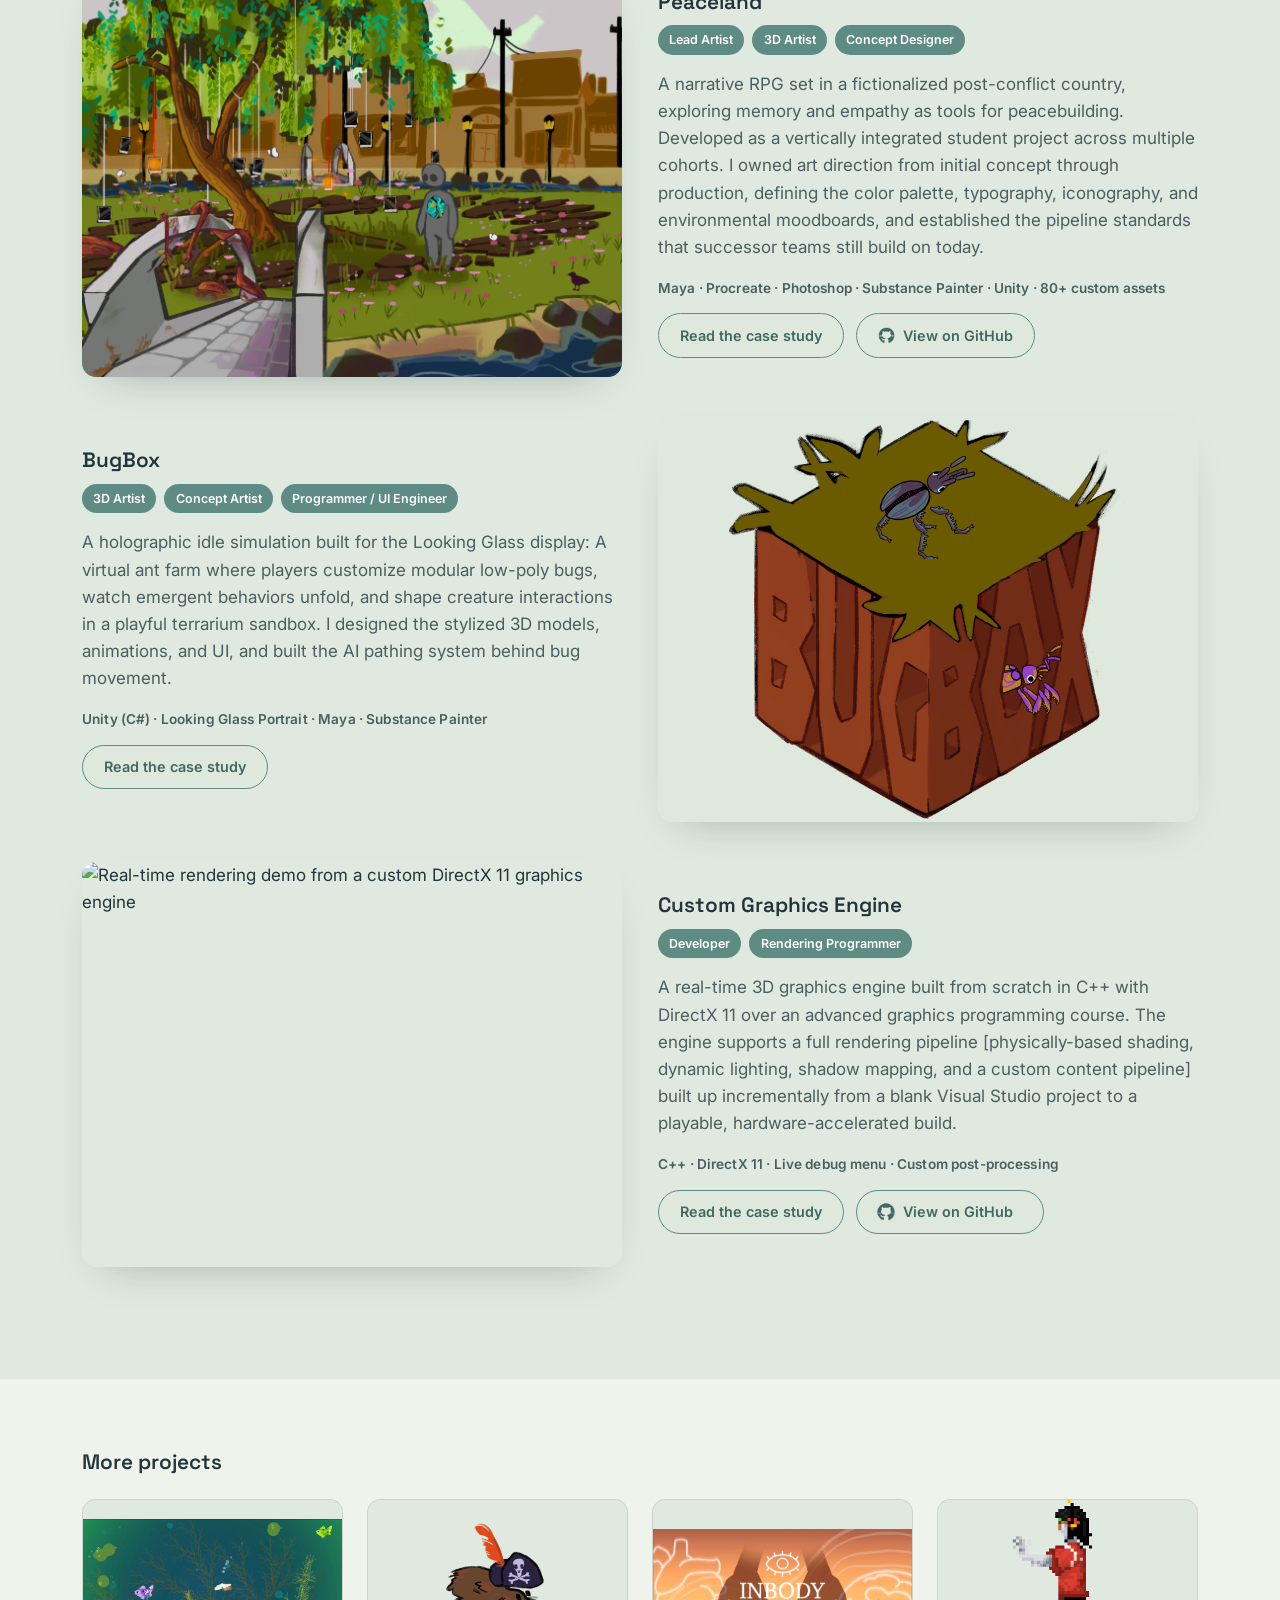
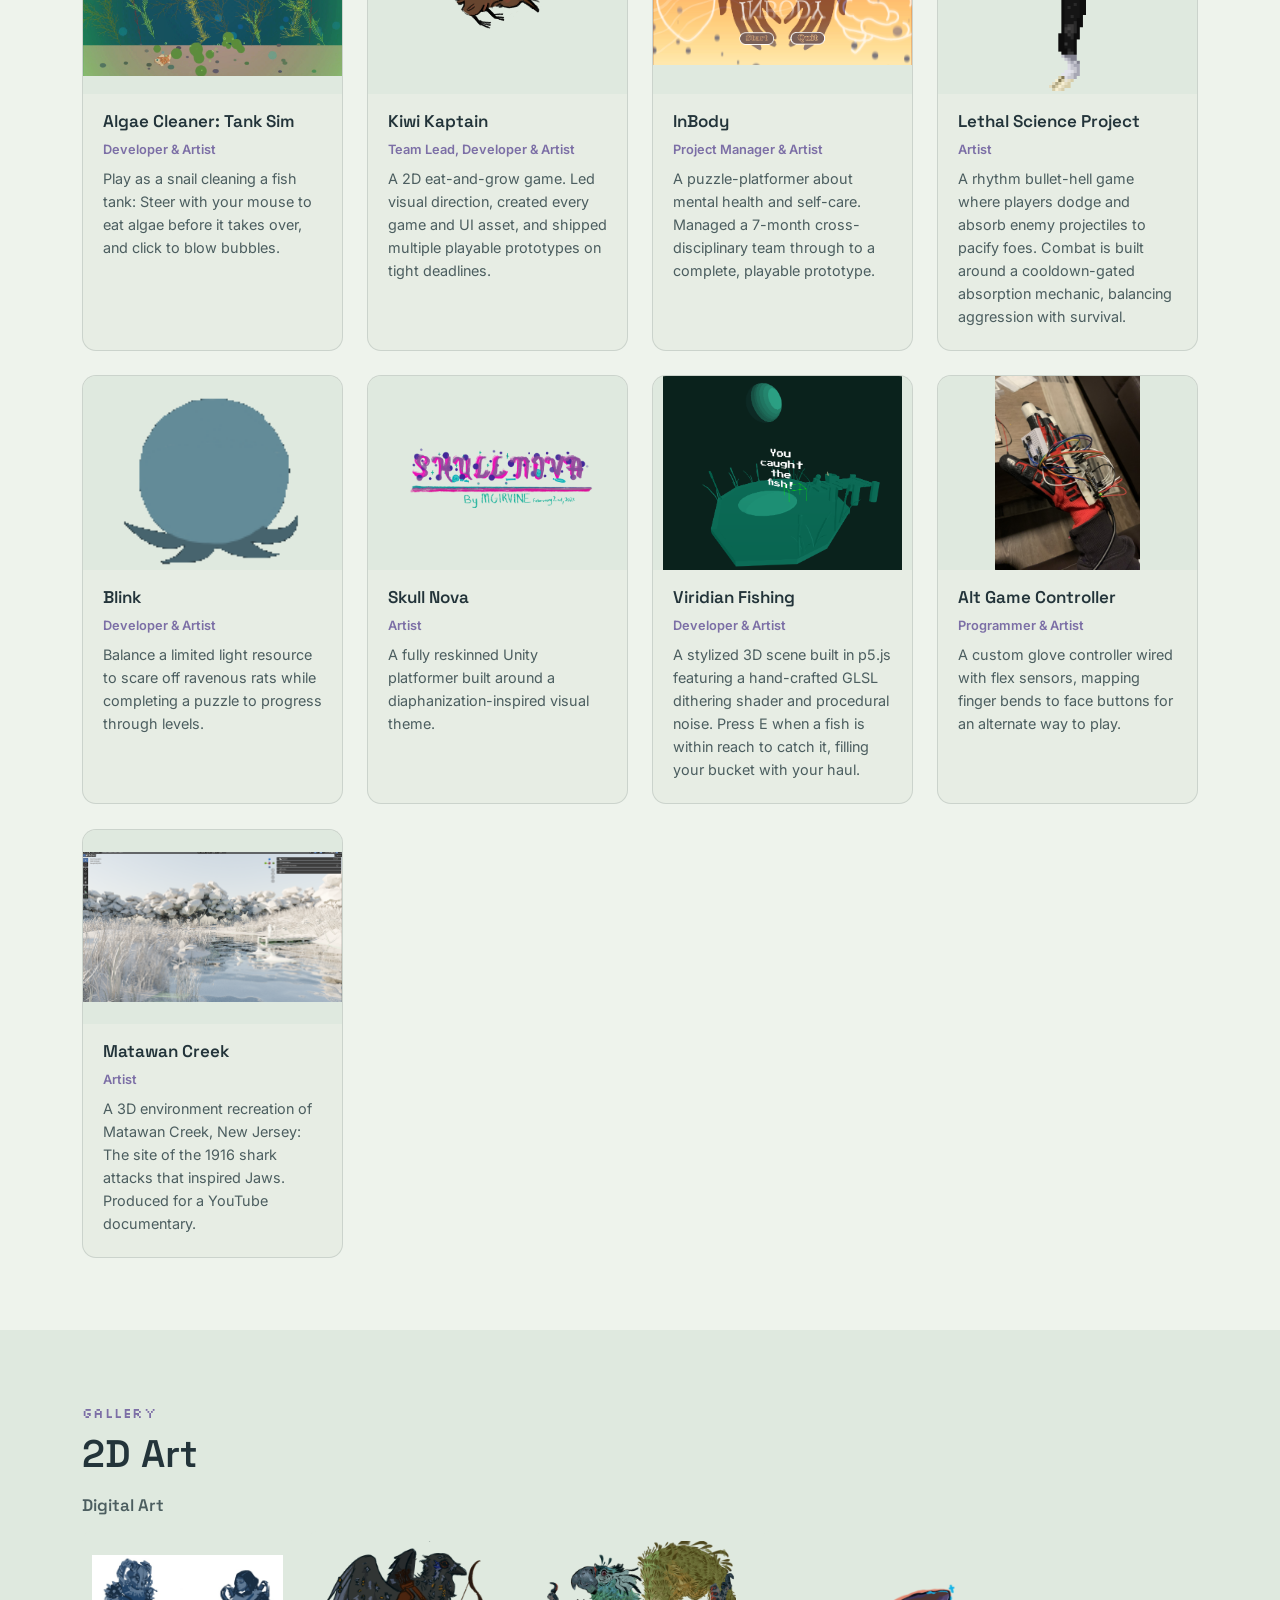
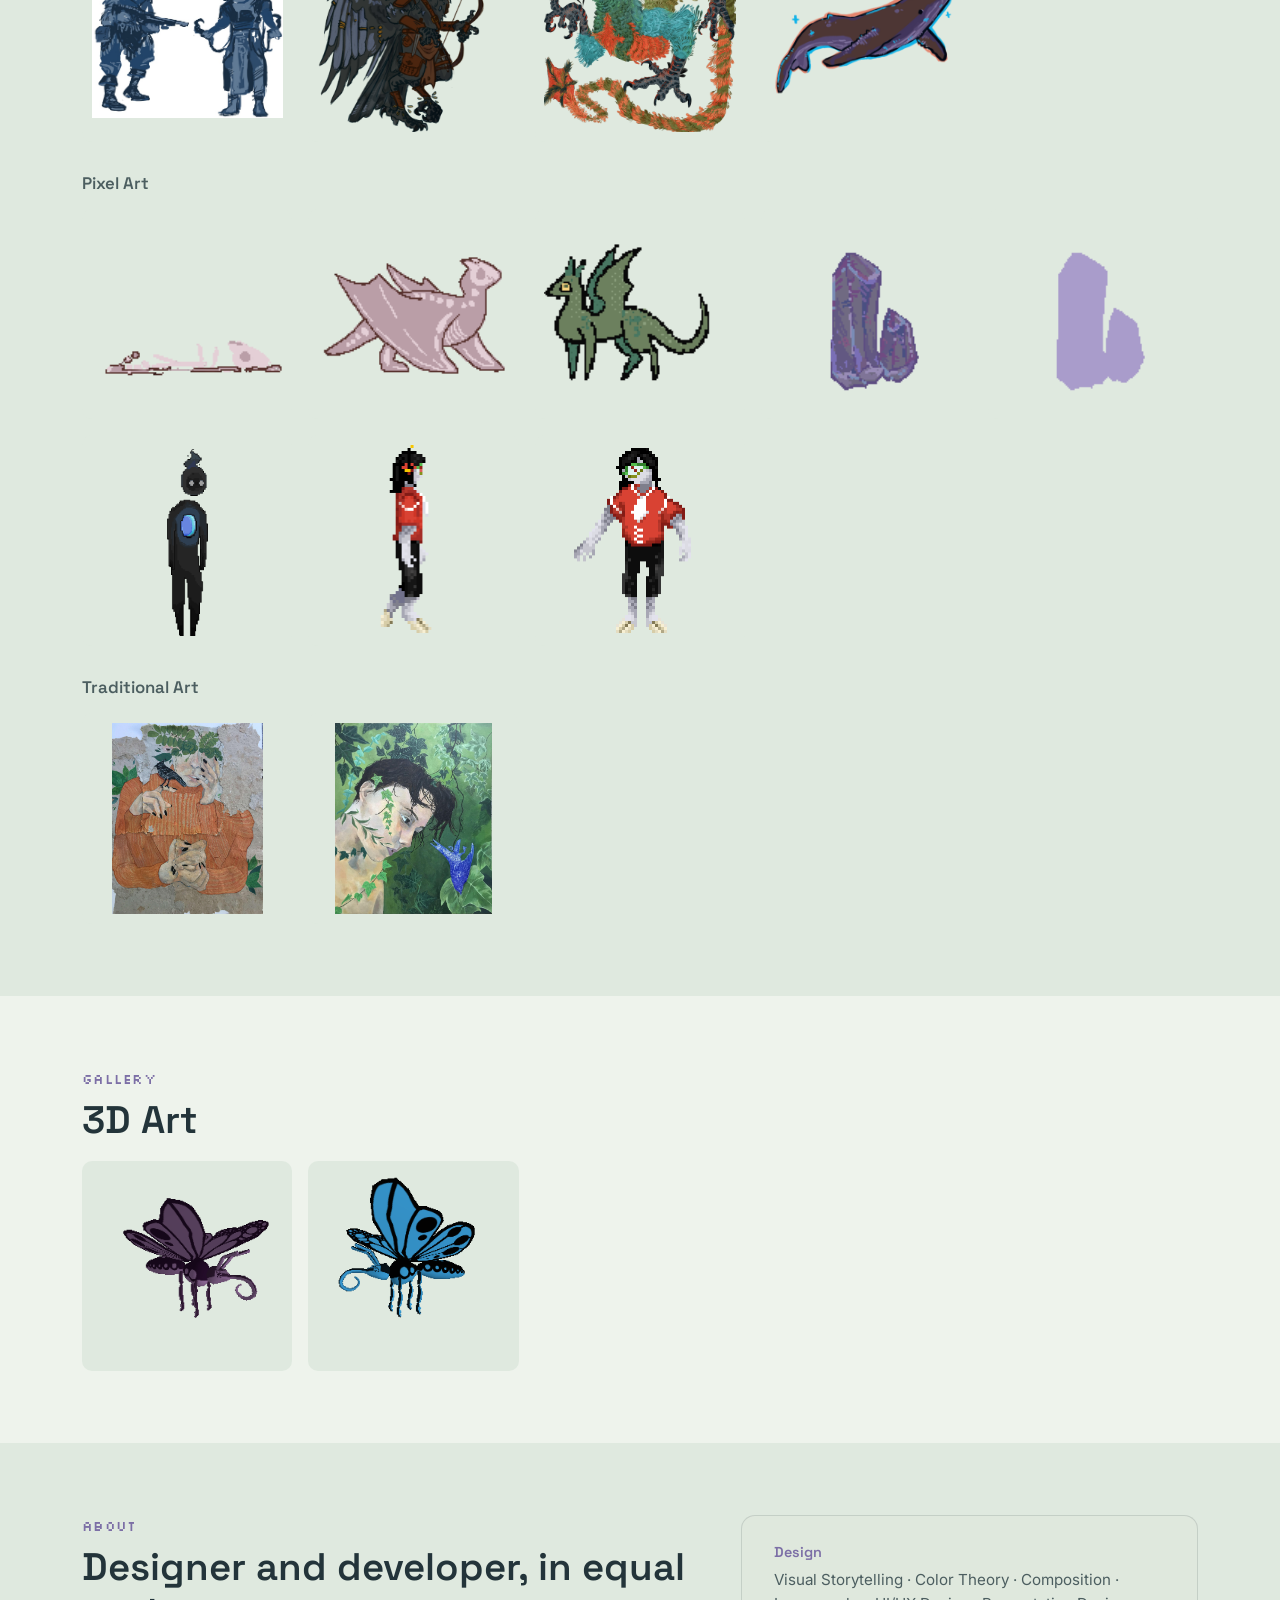
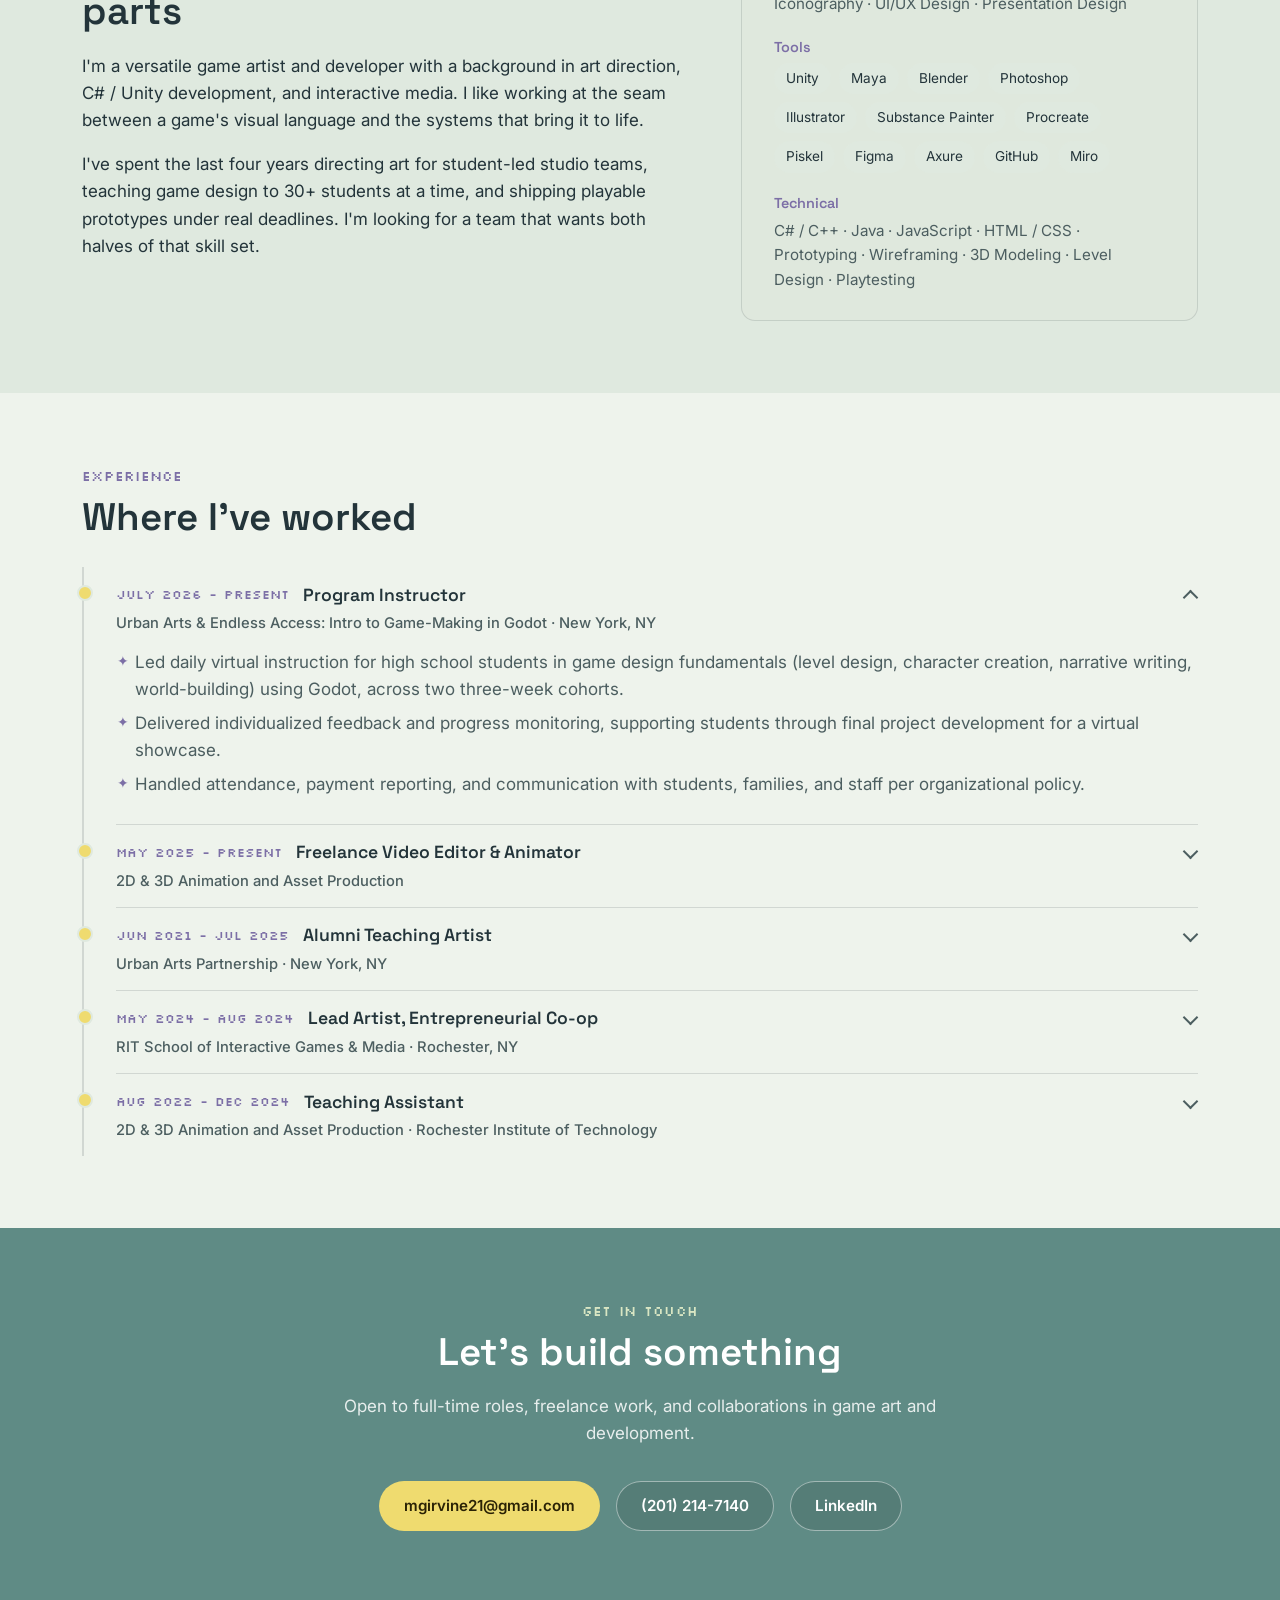
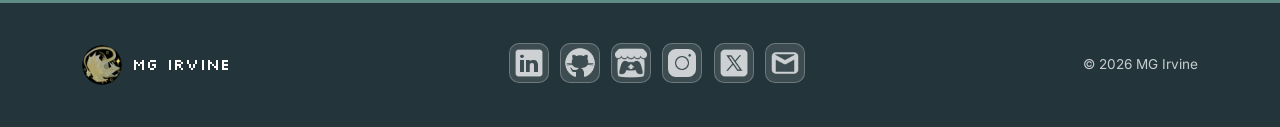
==== commit 052b6f0d: "UI and Project Info Updated - Updated noise bkg to overlap passion project page. - Updating Github b" ====
--- a/html5up-story/index.html
+++ b/html5up-story/index.html
@@ -120,7 +120,8 @@
 						<p class="spotlight-meta">Godot · GDScript · Pixel Art · Web Export</p>
 						<div class="now-actions">
 							<a href="https://illuminate-remake.vercel.app/Illuminate_Remake.html" target="_blank" rel="noopener" class="button button-primary">Play fullscreen<span class="sr-only"> (opens in a new tab)</span></a>
-							<a href="https://wyrmwings.itch.io/" target="_blank" rel="noopener" class="button button-ghost">More on itch.io</a>
+							<a href="https://github.com/mgirvine21/IlluminateRemake" target="_blank" rel="noopener" class="button button-ghost button-with-icon">
+							<span class="icon icon-github" aria-hidden="true"></span>View on GitHub<span class="sr-only"> (opens in a new tab)</span></a>
 						</div>
 					</div>
 				</div>
@@ -152,7 +153,11 @@
 							successor teams still build on today.
 						</p>
 						<p class="spotlight-meta">Maya · Procreate · Photoshop · Substance Painter · Unity · 80+ custom assets</p>
-						<a href="peaceland.html" class="button button-outline">Read the case study</a>
+						<div class="button-row">
+							<a href="peaceland.html" class="button button-outline">Read the case study</a>
+							<a href="https://github.com/Peaceland-Game" target="_blank" rel="noopener" class="button button-outline button-with-icon">
+							<span class="icon icon-github" aria-hidden="true"></span>View on GitHub<span class="sr-only"> (opens in a new tab)</span></a>
+						</div>
 					</div>
 				</article>
 
@@ -196,7 +201,12 @@
 							project to a playable, hardware-accelerated build.
 						</p>
 						<p class="spotlight-meta">C++ · DirectX 11 · Live debug menu · Custom post-processing</p>
-						<a href="graphicsengine.html" class="button button-outline">Read the case study</a>
+						<div class="button-row">
+							<a href="graphicsengine.html" class="button button-outline">Read the case study</a>
+							<a href="https://github.com/mgirvine21/D3D11Starter" target="_blank" rel="noopener" class="button button-outline button-with-icon">
+							<span class="icon icon-github" aria-hidden="true"></span>View on GitHub<span class="sr-only"> (opens in a new tab)</span>
+							</a>
+						</div>
 					</div>
 				</article>
 			</div>
--- a/html5up-story/assets/css/main.css
+++ b/html5up-story/assets/css/main.css
@@ -10,7 +10,7 @@
    7. Experience timeline (collapsible)
    8. Projects (spotlights + grid)
    9. Galleries
-   10. Contact / footer (icons)
+   10. Contact /a footer (icons)
    11. Buttons & chips
    12. Motion & responsive
    13. Case-study hero + masonry gallery + lightbox
@@ -116,9 +116,9 @@
 .bg-stars {
 	position: fixed;
 	inset: 0;
-	z-index: 0;
+	z-index: 1;
 	pointer-events: none;
-	mix-blend-mode: multiply;
+	/*mix-blend-mode: multiply;*/
 }
 .section-inner,
 .hero-inner {
@@ -802,6 +802,9 @@
 .button-ghost:hover { background: #fff; border-color: rgba(35, 52, 58, 0.28); }
 .button-outline { background: var(--surface); border-color: var(--header); color: #3f6863; padding: 0.6rem 1.3rem; font-size: 0.9rem; }
 .button-outline:hover { background: var(--header); color: #fff; }
+.button-row { display: flex; flex-wrap: wrap; gap: 0.75rem; align-items: center; }
+.button-with-icon { gap: 0.55rem; }
+.button-with-icon .icon { width: 1.2em; height: 1.2em; }
 
 /* ---------- 12. Motion & responsive ---------- */
 
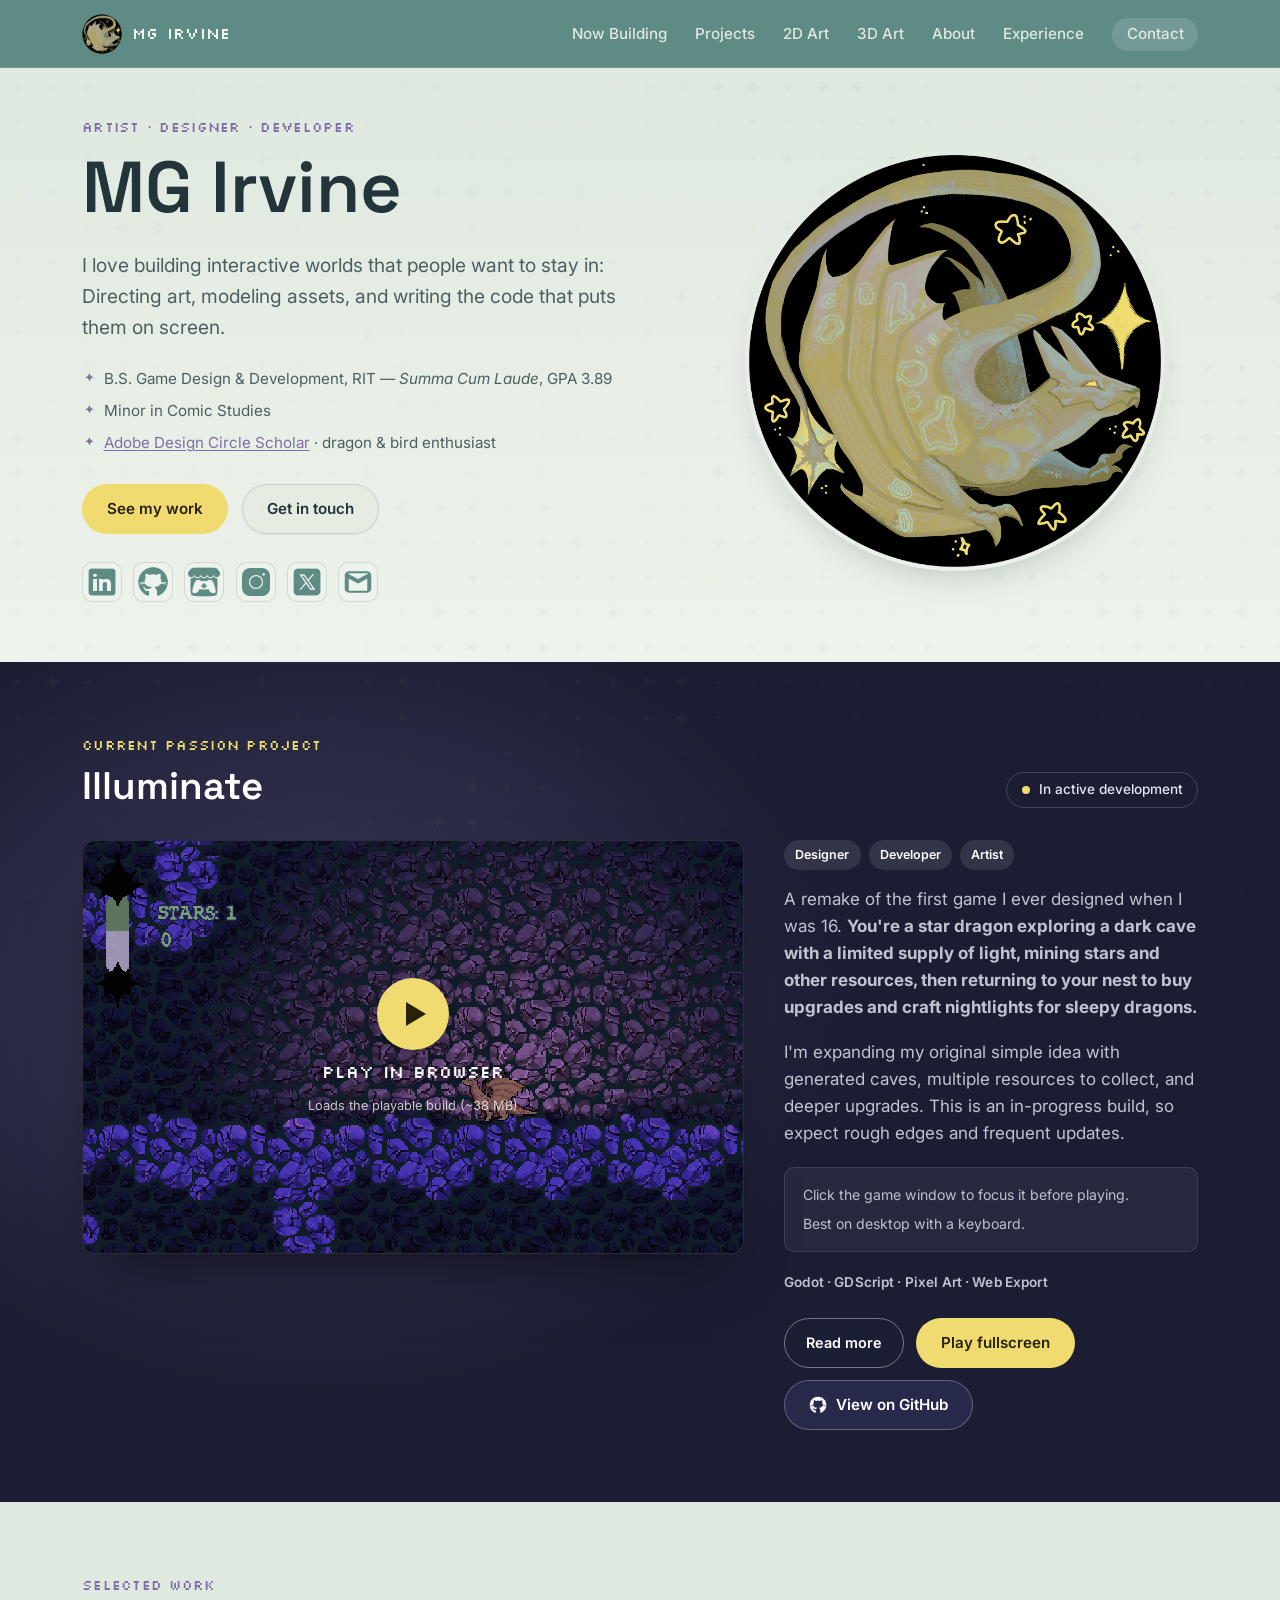
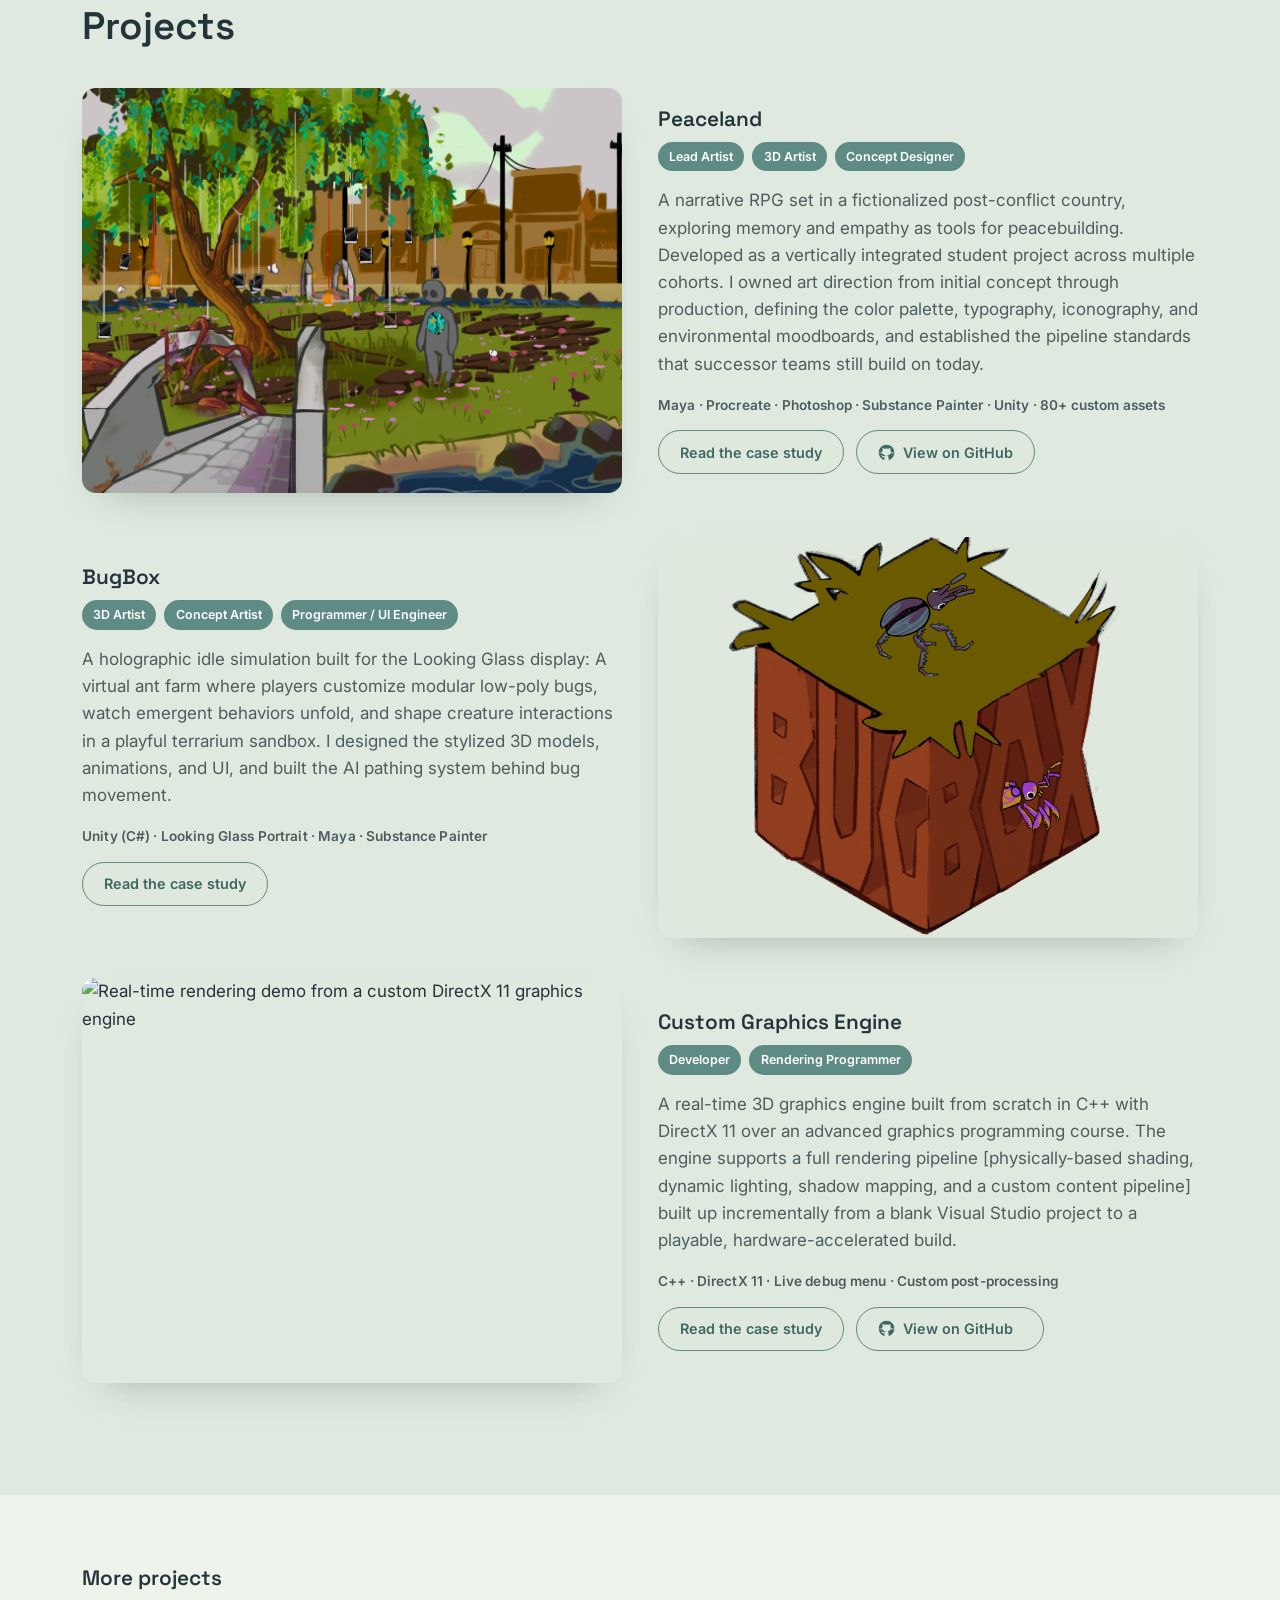
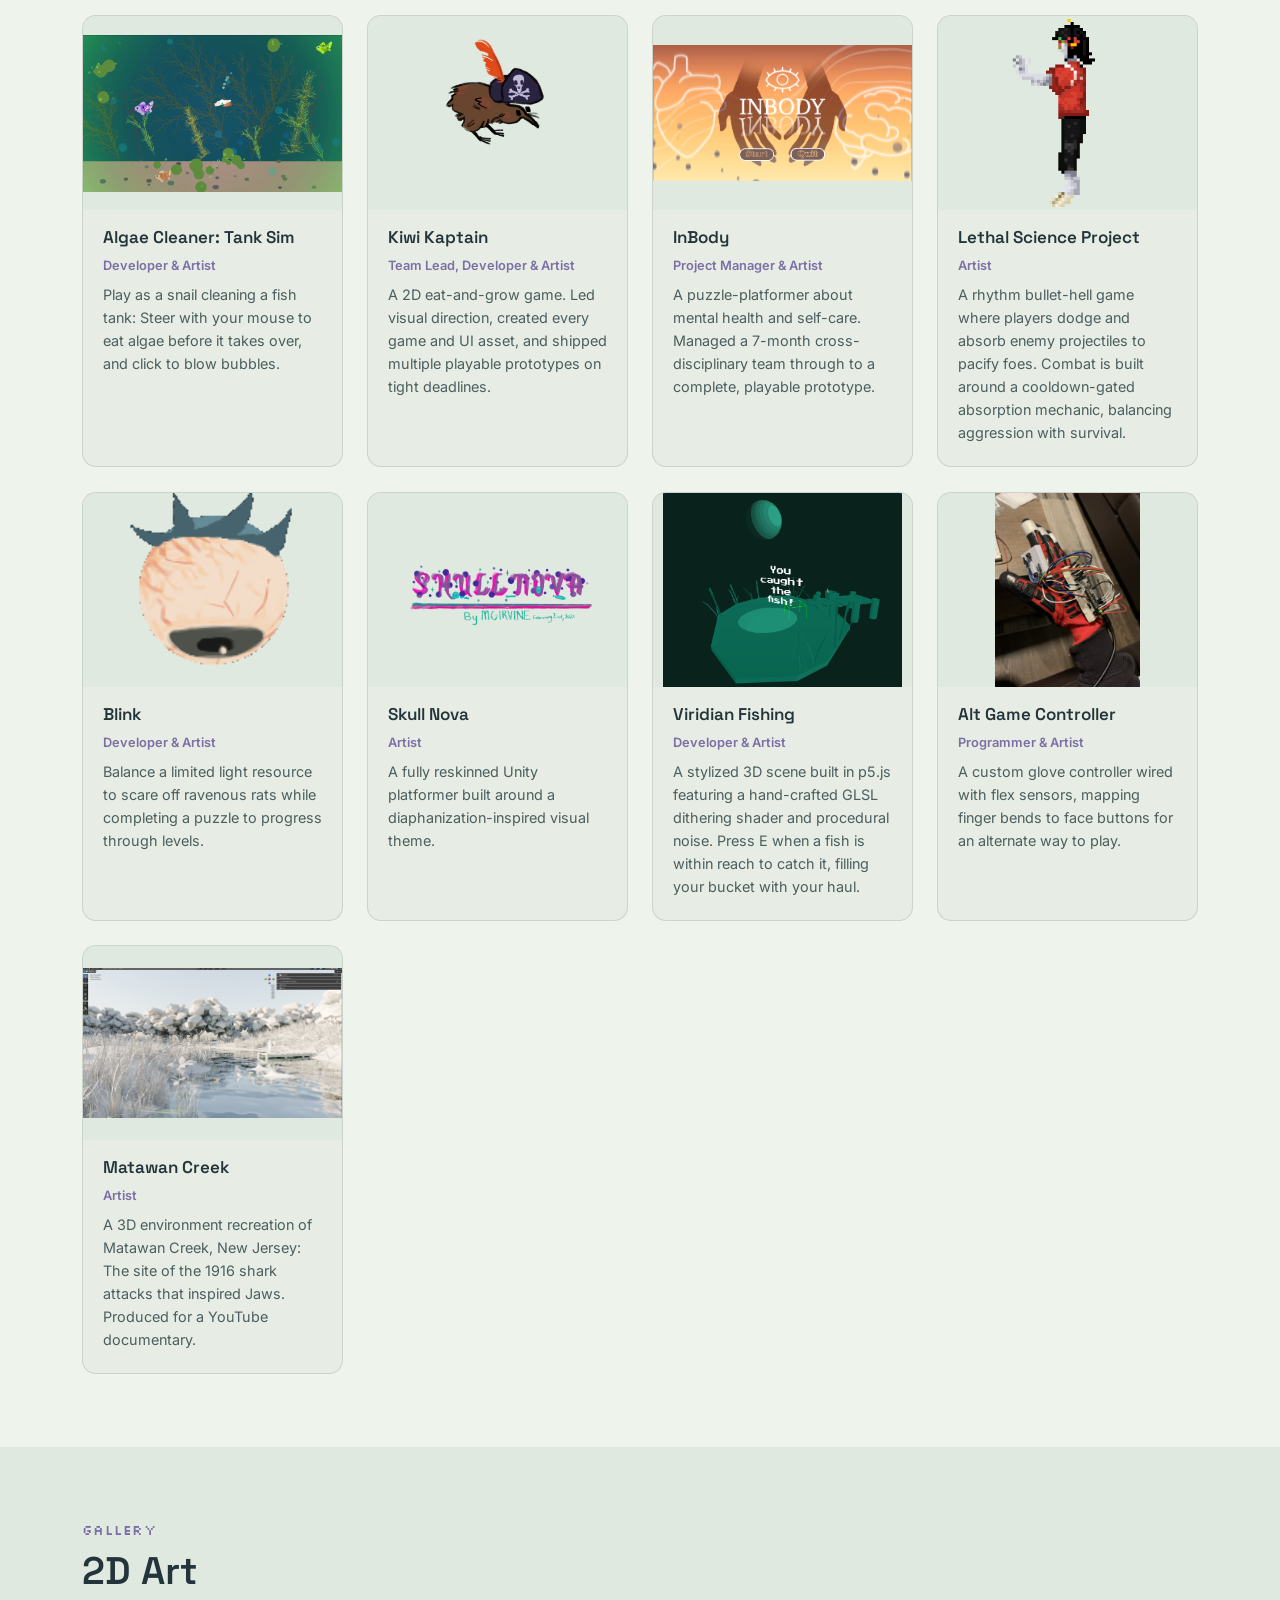
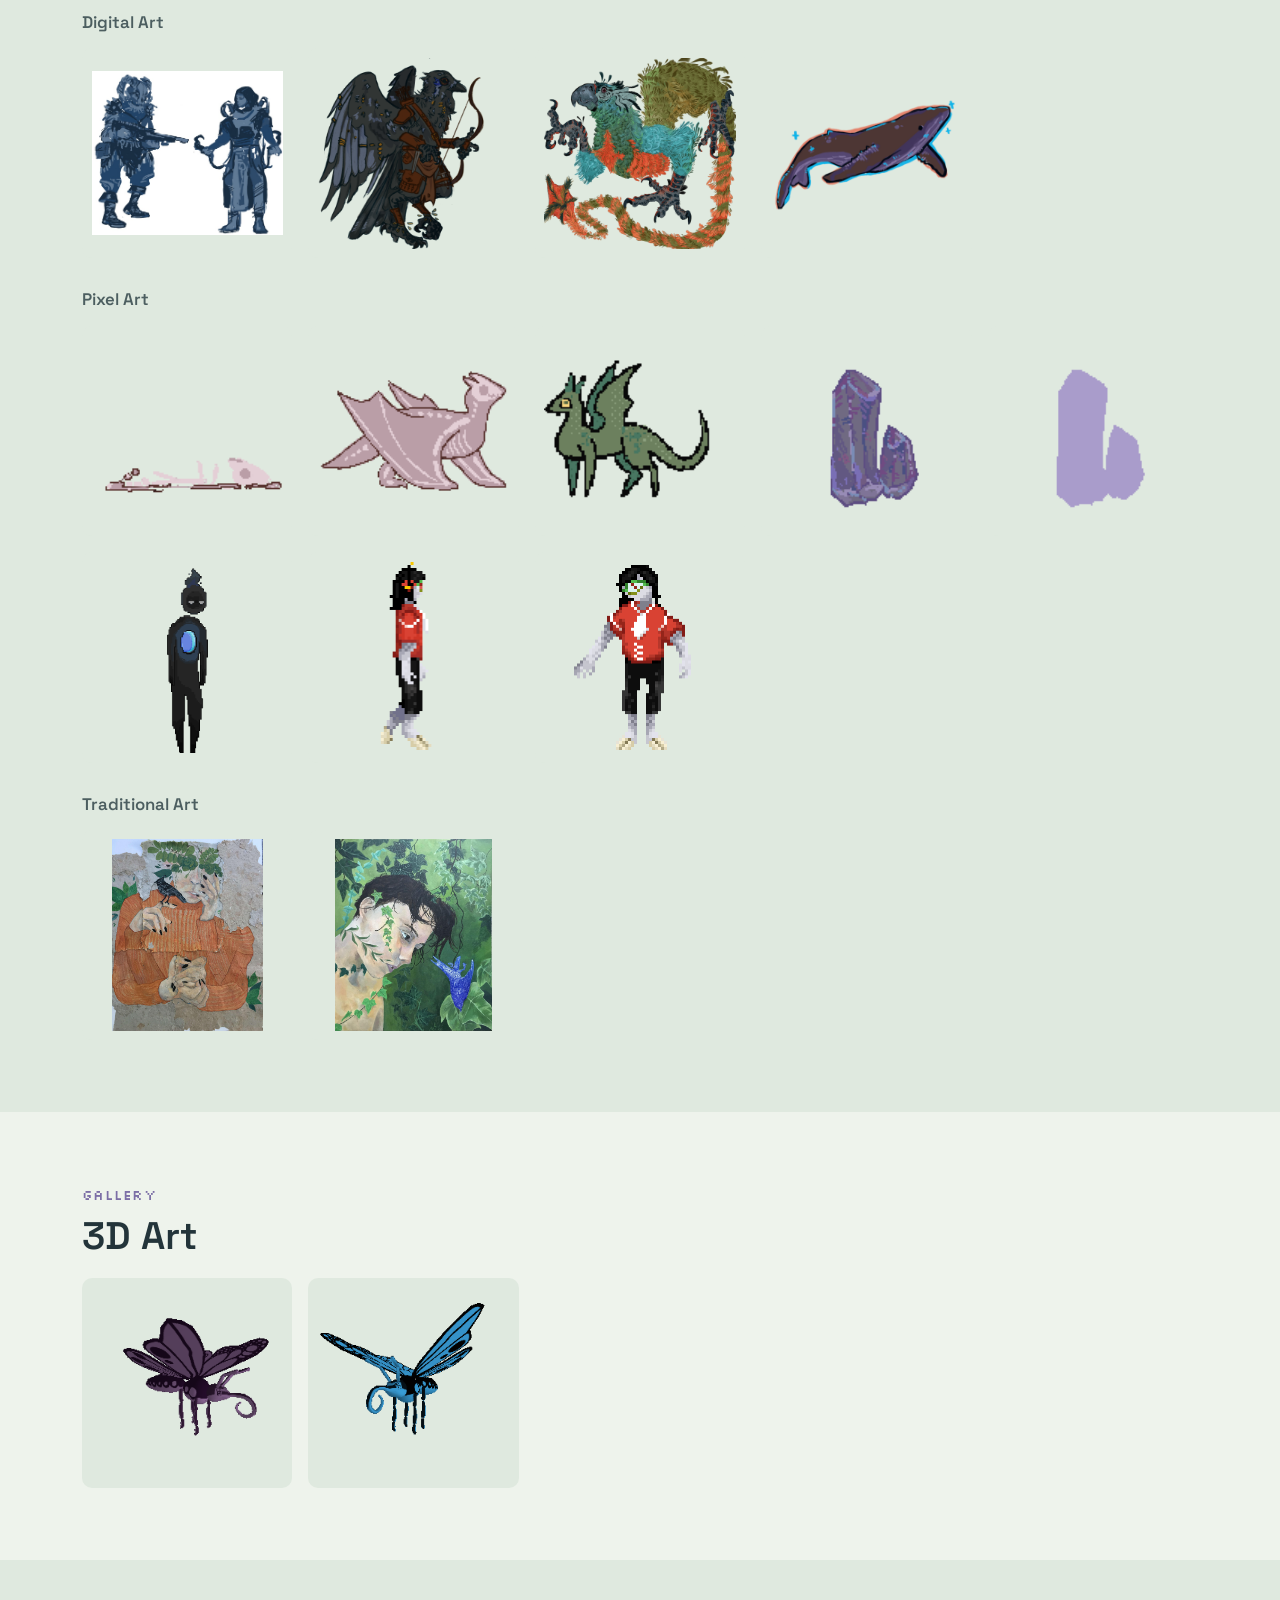
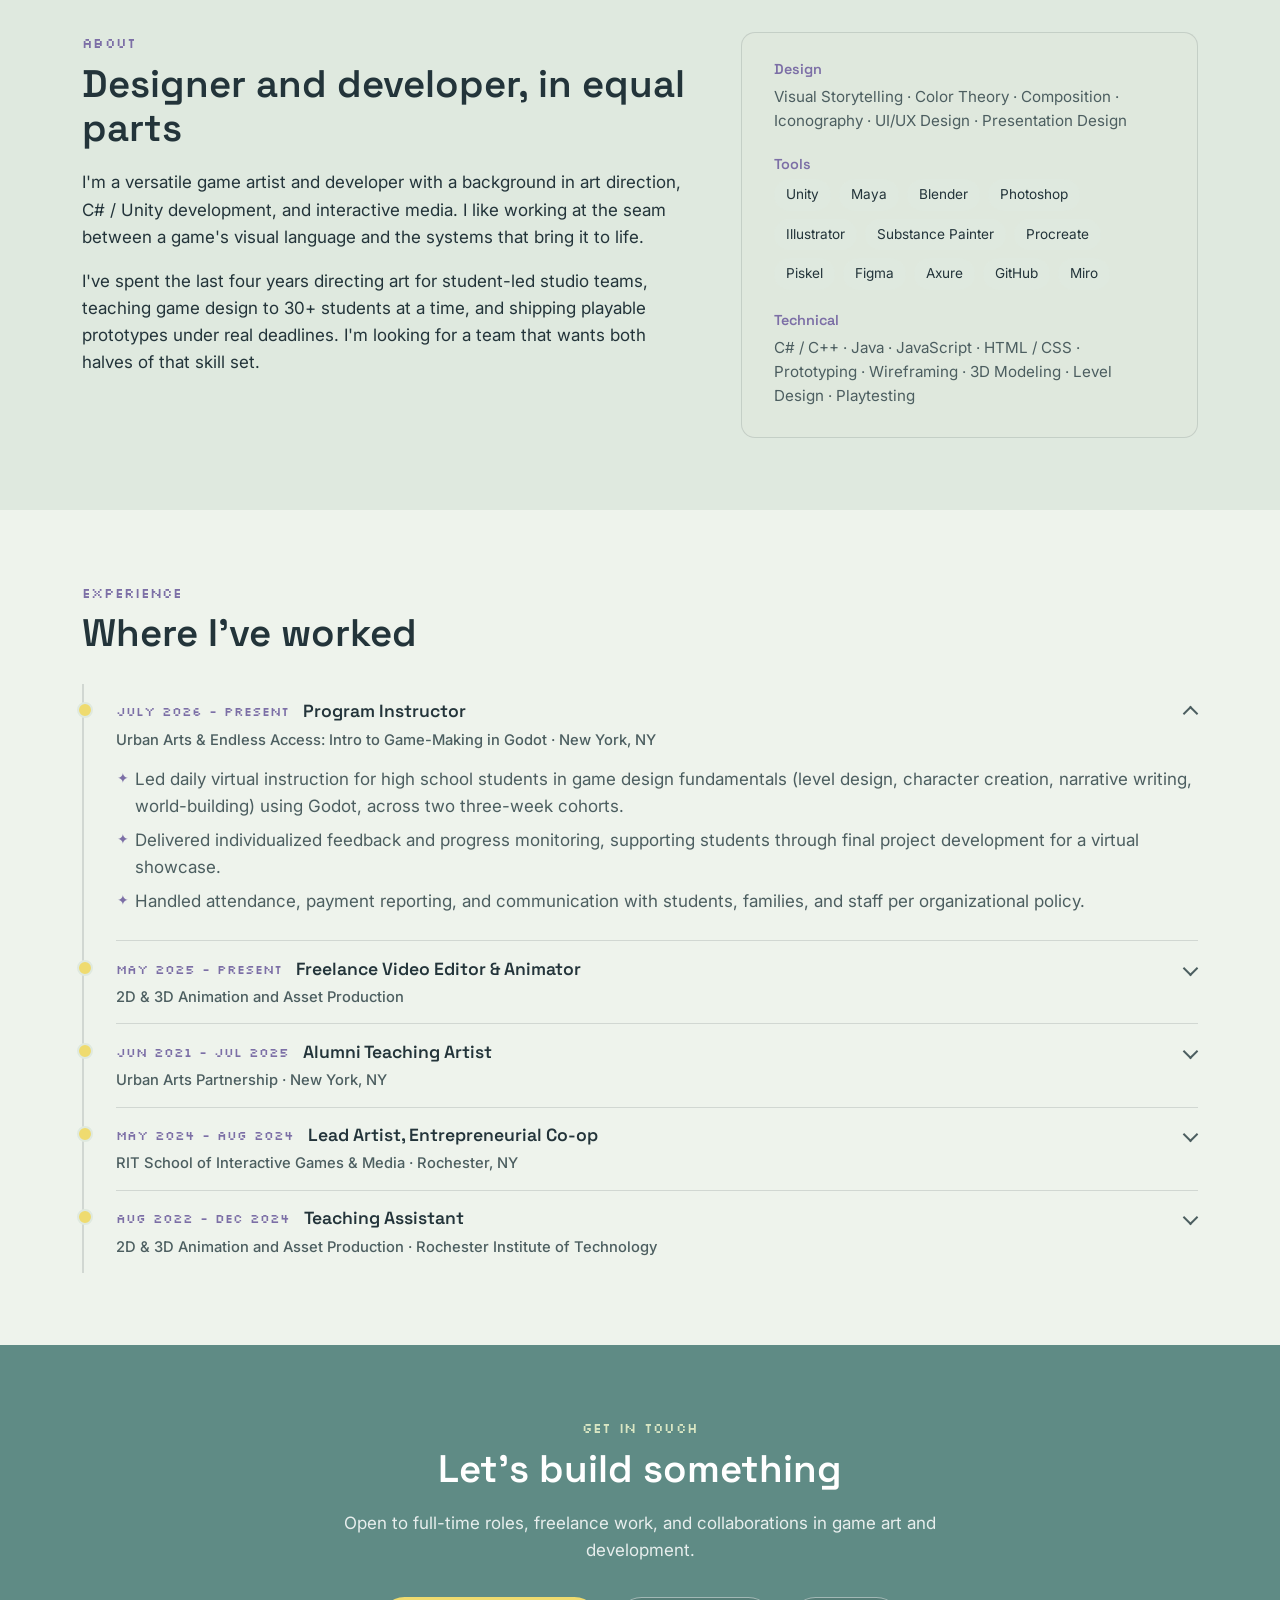
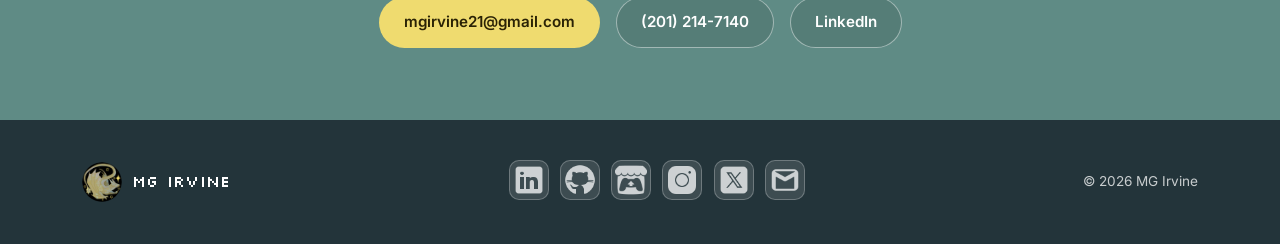
==== commit b0350724: "Illuminate Page Updateo - Added html page for illuminate, including orignal version 0 build. - Updat" ====
--- a/html5up-story/index.html
+++ b/html5up-story/index.html
@@ -106,12 +106,15 @@
 							<span>Designer</span><span>Developer</span><span>Artist</span>
 						</p>
 						<p>
-							A from-the-ground-up remake of my game <em>Illuminate</em>, rebuilt in Godot.
-							I&apos;m using it to push my pixel art, lighting, and systems design further than
-							I could the first time around, and to ship something I&apos;m proud of from start to finish.
+							A remake of the first game I ever designed when I was 16.
+							<b>You're a star dragon exploring a dark cave with a limited supply of light, mining
+							stars and other resources, then returning to your nest to buy upgrades and craft
+							nightlights for sleepy dragons.</b>
 						</p>
 						<p>
-							This is a live work-in-progress build, so expect rough edges and new updates as I go.
+							I'm expanding my original simple idea with generated caves, multiple resources to
+							collect, and deeper upgrades. This is an in-progress build, so expect rough
+							edges and frequent updates.
 						</p>
 						<ul class="now-notes">
 							<li>Click the game window to focus it before playing.</li>
@@ -119,6 +122,7 @@
 						</ul>
 						<p class="spotlight-meta">Godot · GDScript · Pixel Art · Web Export</p>
 						<div class="now-actions">
+							<a href="illuminate.html" class="button button-outline">Read more</a>
 							<a href="https://illuminate-remake.vercel.app/Illuminate_Remake.html" target="_blank" rel="noopener" class="button button-primary">Play fullscreen<span class="sr-only"> (opens in a new tab)</span></a>
 							<a href="https://github.com/mgirvine21/IlluminateRemake" target="_blank" rel="noopener" class="button button-ghost button-with-icon">
 							<span class="icon icon-github" aria-hidden="true"></span>View on GitHub<span class="sr-only"> (opens in a new tab)</span></a>
--- a/html5up-story/assets/css/main.css
+++ b/html5up-story/assets/css/main.css
@@ -15,6 +15,8 @@
    12. Motion & responsive
    13. Case-study hero + masonry gallery + lightbox
    14. Embeds (video / playable demos)
+   15. How-to (Explore / Run locally)
+   16. Game detail page (illuminate.html)
    ========================================================= */
 
 /* ---------- 1. Tokens & reset ---------- */
@@ -805,6 +807,17 @@
 .button-row { display: flex; flex-wrap: wrap; gap: 0.75rem; align-items: center; }
 .button-with-icon { gap: 0.55rem; }
 .button-with-icon .icon { width: 1.2em; height: 1.2em; }
+
+.section-now .button-outline {
+	background: transparent;
+	border-color: rgba(255, 255, 255, 0.4);
+	color: #fff;
+}
+.section-now .button-outline:hover {
+	background: rgba(255, 255, 255, 0.12);
+	border-color: rgba(255, 255, 255, 0.7);
+	color: #fff;
+}
 
 /* ---------- 12. Motion & responsive ---------- */
 
@@ -1068,3 +1081,120 @@
 @media (max-width: 720px) {
 	.embed-grid { gap: 1rem; }
 }
+
+/* ---------- 15. How-to (Explore / Run locally) ---------- */
+.howto-grid {
+	display: grid;
+	grid-template-columns: 1fr 1fr;
+	gap: 2.5rem;
+	align-items: start;
+}
+.howto h3 { margin-bottom: 0.75rem; }
+.howto-note {
+	font-family: var(--font-body);
+	font-size: 0.85rem;
+	font-weight: 500;
+	color: var(--ink-soft);
+}
+.howto ul,
+.howto ol {
+	margin: 0;
+	padding-left: 1.2rem;
+	color: var(--ink-soft);
+}
+.howto li { margin-bottom: 0.4em; }
+.howto code {
+	font-size: 0.9em;
+	background: var(--bg-alt);
+	padding: 0.1em 0.4em;
+	border-radius: 6px;
+}
+.howto-trouble {
+	margin-top: 1rem;
+	color: var(--ink-soft);
+}
+.howto-trouble summary {
+	cursor: pointer;
+	font-weight: 500;
+}
+.howto-trouble[open] summary { margin-bottom: 0.5rem; }
+
+@media (max-width: 900px) {
+	.howto-grid { grid-template-columns: 1fr; gap: 1.75rem; }
+}
+
+/* ---------- 16. Game detail page (illuminate.html) ----------
+   Append to the end of main.css. Replaces the inline styles used on
+   peaceland.html so the layout can respond at small screen sizes. */
+.section-original { background: #2b2850; color: #e7e6f3; }
+.section-original .eyebrow { color: var(--gold); }
+.section-original h2 { color: #fff; }
+.section-original .case-lede { color: rgba(231, 230, 243, 0.82); }
+
+.section-case-top { padding: 2.25rem 0 0.75rem; }
+.case-back { margin-bottom: 2rem; }
+.case-title {
+	font-family: var(--font-display);
+	font-size: clamp(2.4rem, 5vw, 3.4rem);
+	margin-bottom: 0.3em;
+}
+.case-lede { max-width: 60ch; font-size: 1.05rem; color: var(--ink-soft); }
+.case-sub { max-width: 60ch; font-size: 0.95rem; color: var(--ink-soft); margin-top: 1rem; }
+.case-chips { margin: 1rem 0 2rem; }
+.case-actions { margin-top: 1.25rem; }
+.case-heading-spaced { margin-top: 2.5rem; }
+
+/* Status pill was written for the dark "now building" band; give it a
+   light-background version for the case-study hero. */
+.case-hero .status-pill {
+	margin-top: 1rem;
+	color: var(--ink);
+	background: var(--surface);
+	border-color: var(--line);
+}
+.case-hero .status-dot { background: #d4b83a; }
+
+/* Pixel-art hero: match the screenshot's 16:10 ratio (no cropping) and
+   keep the pixels crisp instead of blurry when scaled. */
+.case-hero-media-pixel img {
+	aspect-ratio: 16 / 10;
+	image-rendering: pixelated;
+}
+
+/* Two-column feature list that collapses to one column on phones. */
+.feature-list-cols {
+	columns: 2;
+	column-gap: 2.5rem;
+	padding-left: 1.2rem;
+	color: var(--ink-soft);
+}
+.case-list { padding-left: 1.2rem; color: var(--ink-soft); }
+
+/* Playable build band, dark to match the homepage "Current Passion Project". */
+.section-play { background: #1b1d33; color: #e7e6f3; }
+.section-play .eyebrow { color: var(--gold); }
+.section-play h2 { color: #fff; }
+.section-play .game-embed { max-width: 960px; margin: 1.5rem auto 0; }
+.play-note {
+	max-width: 960px;
+	margin: 1rem auto 0;
+	font-size: 0.9rem;
+	color: rgba(231, 230, 243, 0.75);
+}
+.play-note a { color: var(--gold); }
+
+/* itch.io widget (used if you add the original game). */
+.itch-embed {
+	display: block;
+	width: 552px;
+	max-width: 100%;
+	height: 167px;
+	border: 0;
+	margin-top: 1.25rem;
+}
+
+@media (max-width: 720px) {
+	.section-case-top { padding: 1.5rem 0 0.5rem; }
+	.feature-list-cols { columns: 1; }
+	.section-play .game-embed { margin-top: 1rem; }
+}
